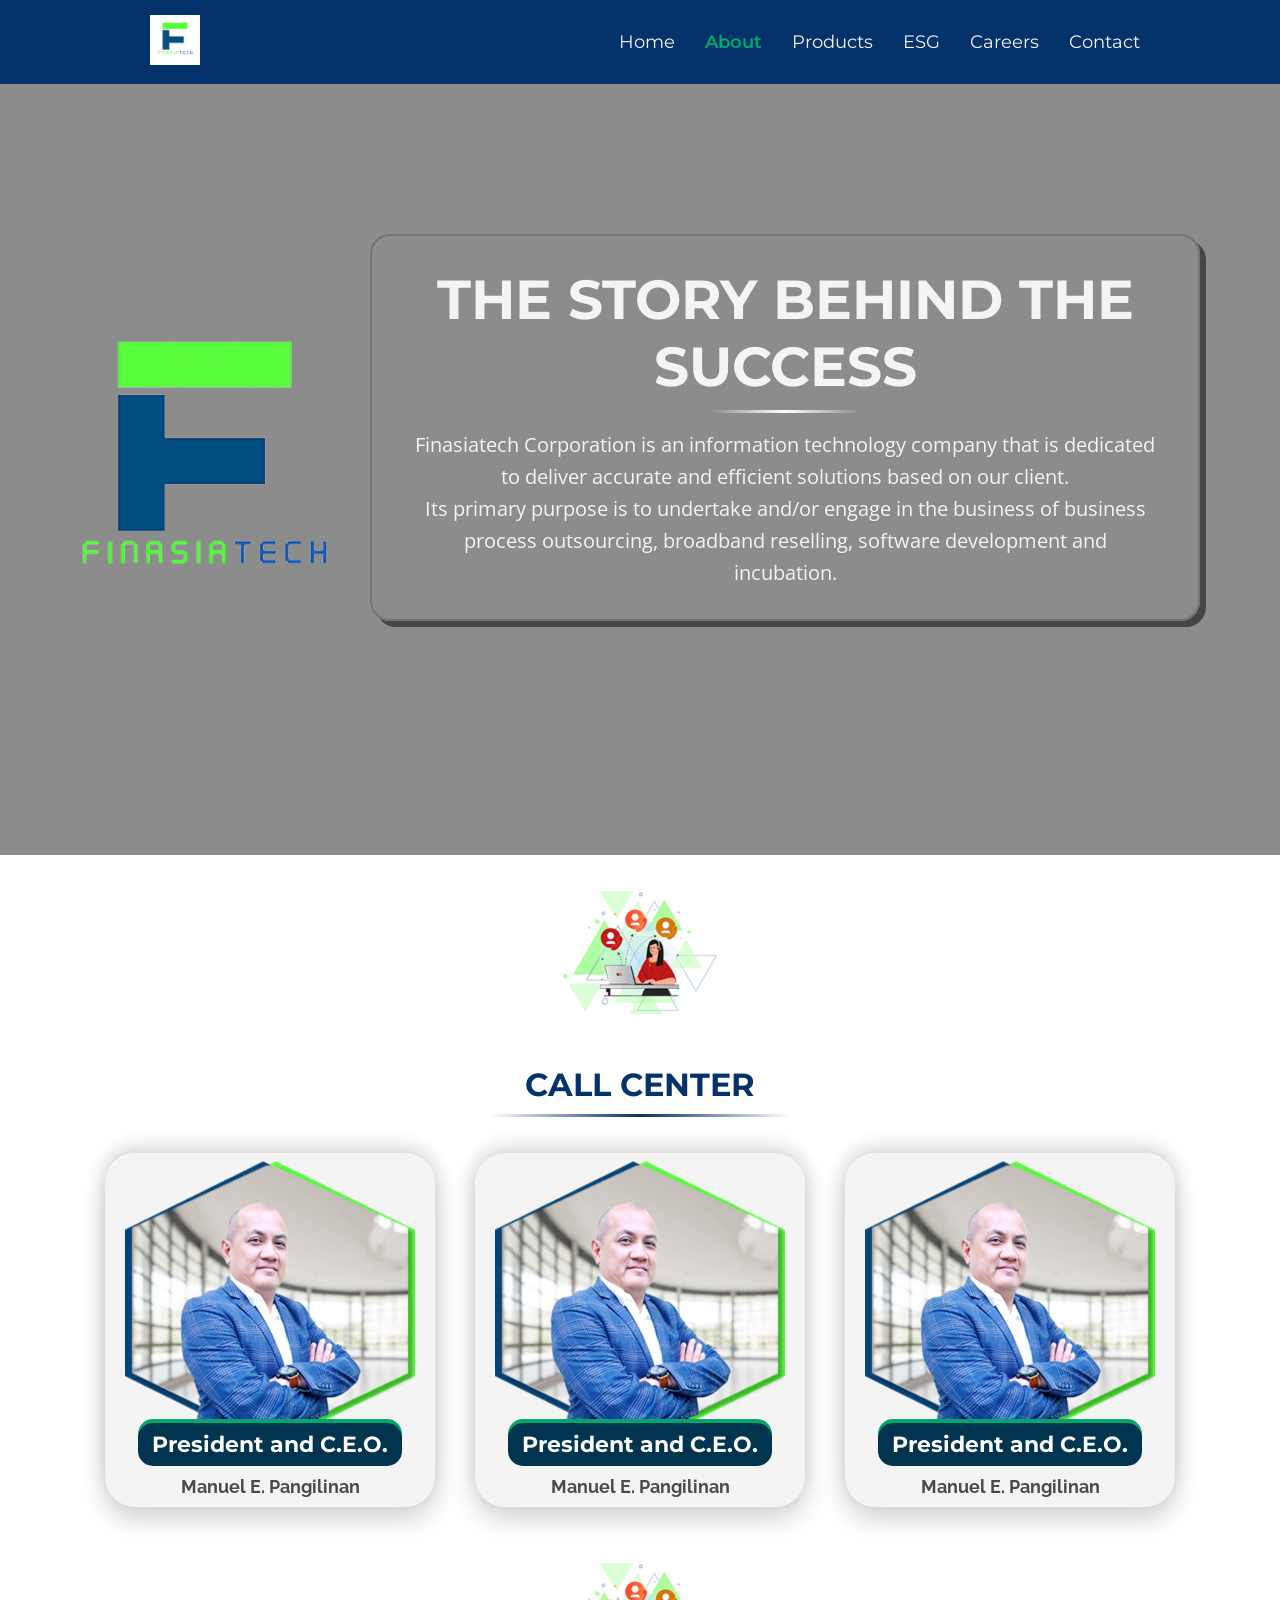
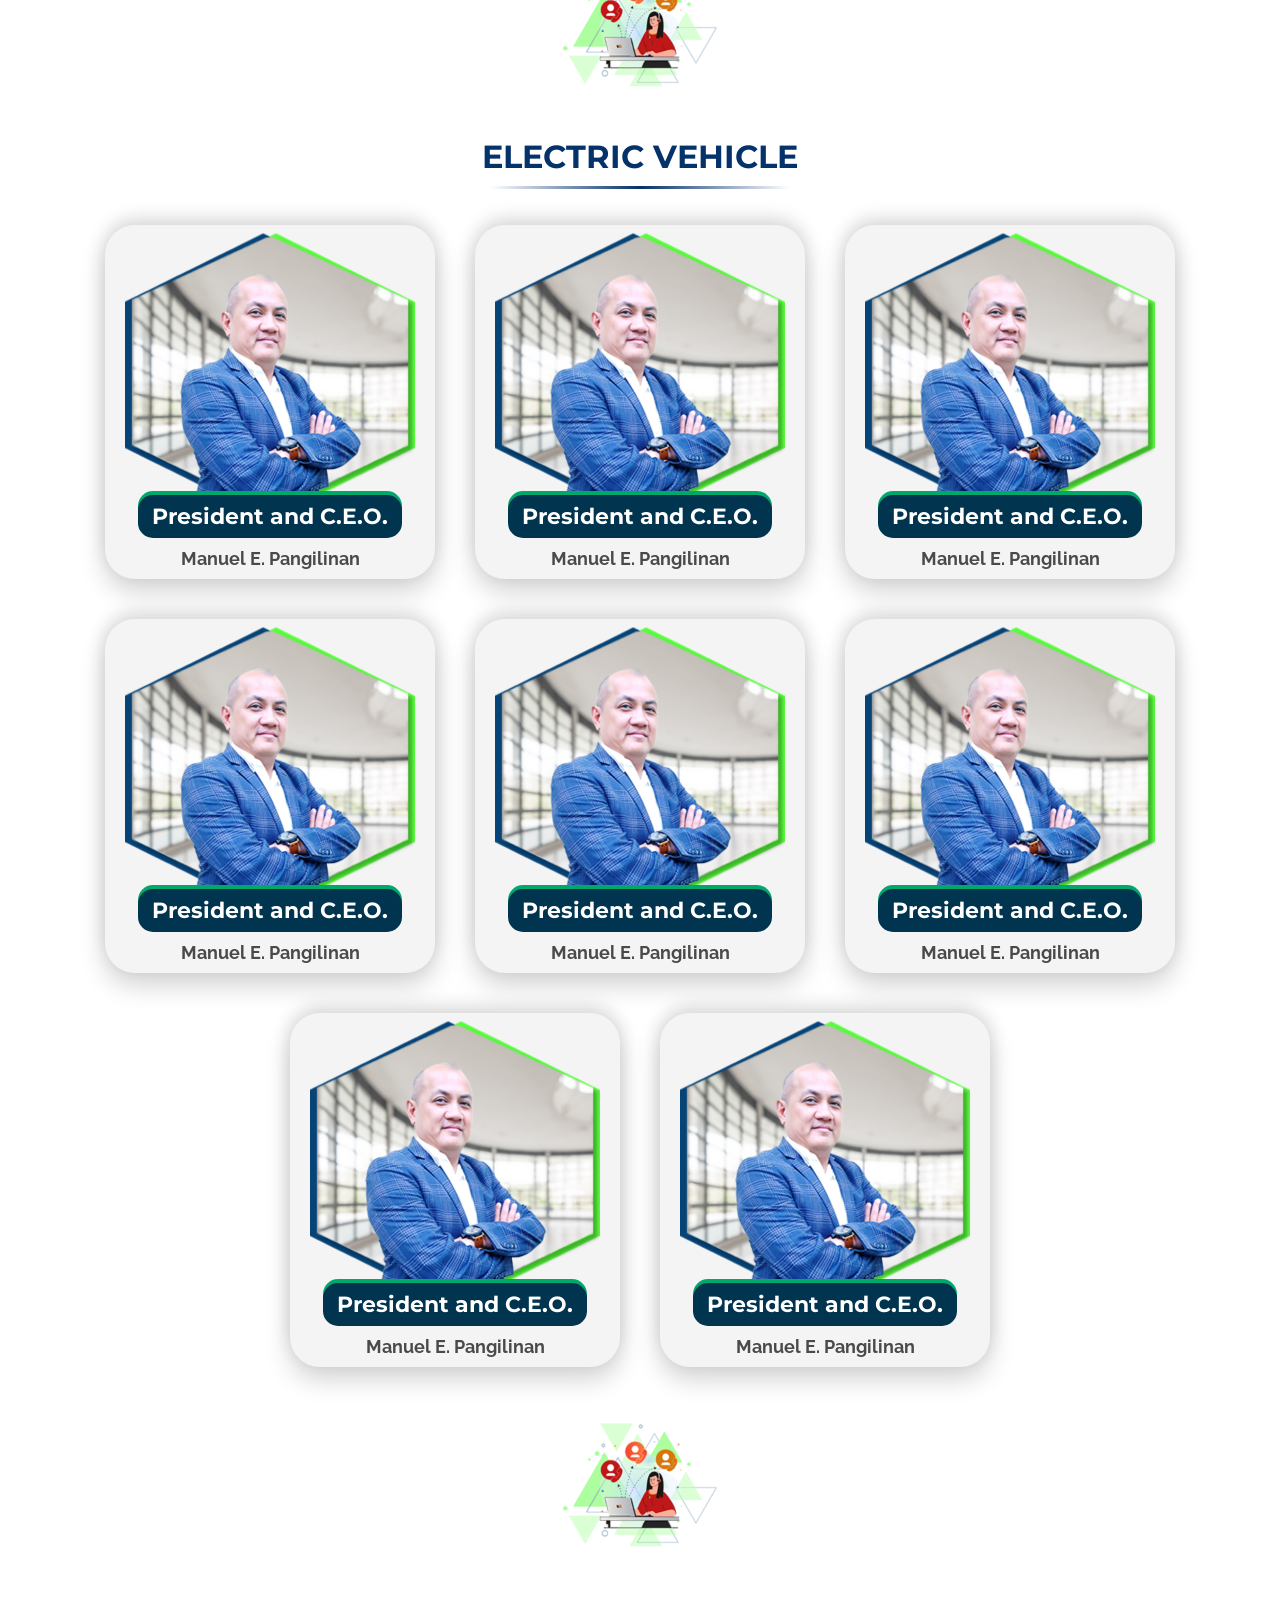
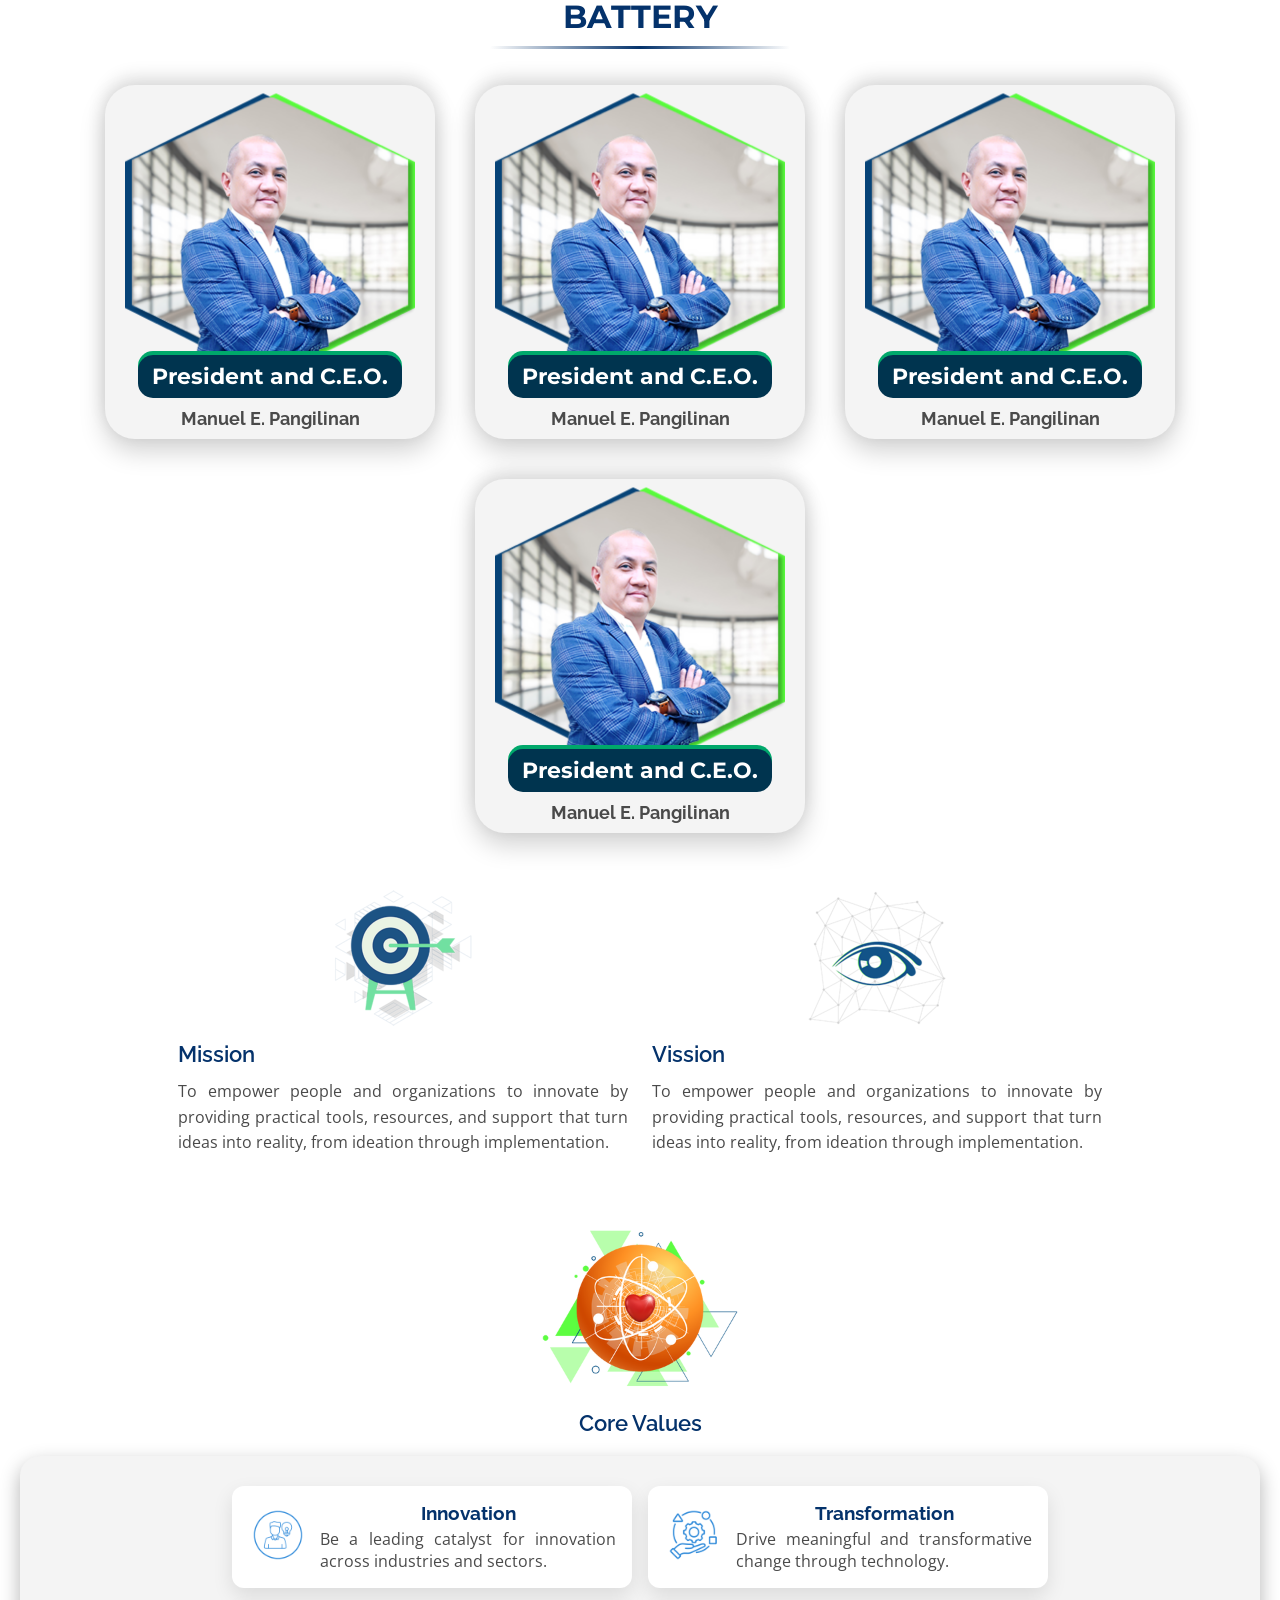
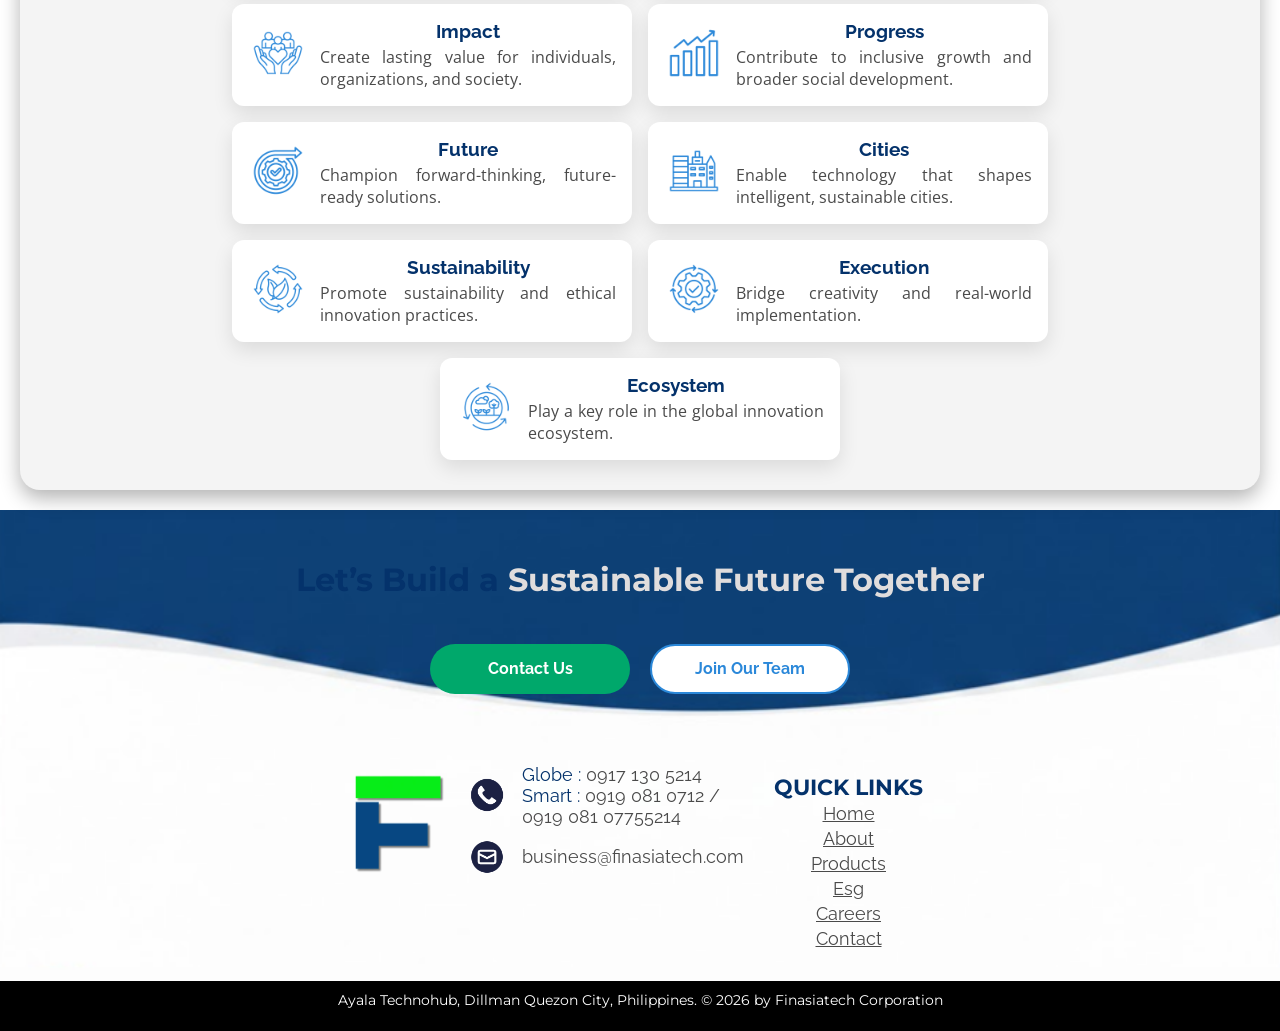
==== about.html @ a9f73477 "Initial commit" ====
<!DOCTYPE html>
<html lang="en">
<head>
  <!-- ============================
       META TAGS
  ============================ -->
  <meta charset="UTF-8">
  <meta name="viewport" content="width=device-width, initial-scale=1.0">

  <!-- ============================
       PRIMARY SEO META
  ============================ -->
  <title>Finasiatech | Innovating for a Sustainable Future</title>
  <meta
    name="description"
    content="Finasiatech is a technology firm specializing in digital transformation for sustainable energy and electric vehicle industries, delivering ESG-powered solutions."
  >
  <meta
    name="keywords"
    content="Finasiatech, ESG technology, sustainable energy, electric vehicles, EV solutions, digital transformation, ESG software, carbon tracking, green technology"
  >

  <!-- ============================
       OPEN GRAPH / SOCIAL META
  ============================ -->
  <meta property="og:title" content="Finasiatech | Innovating for a Sustainable Future">
  <meta
    property="og:description"
    content="Driving digital transformation with ESG-powered technology for sustainable energy and electric mobility."
  >
  <meta property="og:type" content="website">
  <meta property="og:url" content="https://www.finasiatech.com">
  <meta property="og:image" content="https://www.finasiatech.com/images/logo.png">

  <!-- ============================
       FAVICON
  ============================ -->
  <link rel="icon" type="image/png" sizes="32x32" href="images/logo.png">

  <!-- ============================
       GOOGLE FONTS
  ============================ -->
  <link
    href="https://fonts.googleapis.com/css2?family=Montserrat:wght@400;600;700&family=Open+Sans:wght@400;600&family=Raleway:wght@400;600;700&display=swap"
    rel="stylesheet"
  >

  <!-- ============================
       STYLESHEETS
  ============================ -->
  <link rel="stylesheet" href="css/styles.css">

  <!-- ============================
       ICONS
  ============================ -->
  <link
    rel="stylesheet"
    href="https://cdnjs.cloudflare.com/ajax/libs/font-awesome/6.5.0/css/all.min.css"
  >
</head>

<body>
 <header class="navbar">
  <!-- Logo -->
  <div class="logo">
    <a href="index.html">
      <img src="images/logo.png" alt="Logo">
    </a>
  </div>

  <!-- Hamburger Icon -->
  <div class="menu-toggle" id="menu-toggle">
    <span></span>
    <span></span>
    <span></span>
  </div>

  <!-- Navigation Links -->
  <nav id="nav-menu">
    <ul>
      <li><a href="index.html">Home</a></li>
      <li><a href="about.html" class="active">About</a></li>
      <li><a href="products.html">Products</a></li>
      <li><a href="esg.html">ESG</a></li>
      <li><a href="careers.html">Careers</a></li>
      <li><a href="contact.html">Contact</a></li>
    </ul>
  </nav>
</header>


<section class="hero-about">
    <video class="hero-bg-video" autoplay muted loop playsinline>
        <source src="videos/about-hero-bg.mp4" type="video/mp4">
    </video>

    <div class="about-hero-logo">
        <img src="images/finasia-logo.png" alt="logo">
    </div>

    <div class="about-hero-description">
        <h1>THE STORY BEHIND THE SUCCESS</h1>
        <hr>
        <p>
            Finasiatech Corporation is an information technology company that is dedicated to deliver accurate and efficient solutions based on our client.
            <br>
            Its primary purpose is to undertake and/or engage in the business of business process outsourcing, broadband reselling, software development and incubation.
        </p>
    </div>
</section>







<section id="leadership-profiles">



  <div class="title-container">

    <div class="image-container">
      <img src="images/call-center-icon.png" alt="call-center-icon">
      <h2>CALL CENTER</h2>
      <hr>
    </div>

    <section class="profile">
      <div class="profile-card">
        <div class="profile-conainer-img">
          <div class="profile-bg">
            <img src="images/profile-bg.png" alt="profile-bg">
          </div>
          <div class="profile-pict">
            <img src="images/sir-aj.png" alt="sir-aj">
          </div>
        </div>
        <div class="profile-content">
          <h4>President and C.E.O.</h4>
          <p>Manuel E. Pangilinan</p>
          <div class="profile-socmed-icon"></div>
        </div>
      </div>

       <div class="profile-card">
        <div class="profile-conainer-img">
          <div class="profile-bg">
            <img src="images/profile-bg.png" alt="profile-bg">
          </div>
          <div class="profile-pict">
            <img src="images/sir-aj.png" alt="sir-aj">
          </div>
        </div>
        <div class="profile-content">
          <h4>President and C.E.O.</h4>
          <p>Manuel E. Pangilinan</p>
          <div class="profile-socmed-icon"></div>
        </div>
      </div>


       <div class="profile-card">
        <div class="profile-conainer-img">
          <div class="profile-bg">
            <img src="images/profile-bg.png" alt="profile-bg">
          </div>
          <div class="profile-pict">
            <img src="images/sir-aj.png" alt="sir-aj">
          </div>
        </div>
        <div class="profile-content">
          <h4>President and C.E.O.</h4>
          <p>Manuel E. Pangilinan</p  >
          <div class="profile-socmed-icon"></div>
        </div>
      </div>

    </section>

  </div>
</section>




<section id="leadership-profiles">



  <div class="title-container">

    <div class="image-container">
      <img src="images/call-center-icon.png" alt="call-center-icon">
      <h2>ELECTRIC VEHICLE</h2>
      <hr>
    </div>

    <section class="profile">

      <div class="profile-card">
        <div class="profile-conainer-img">
          <div class="profile-bg">
            <img src="images/profile-bg.png" alt="profile-bg">
          </div>
          <div class="profile-pict">
            <img src="images/sir-aj.png" alt="sir-aj">
          </div>
        </div>
        <div class="profile-content">
          <h4>President and C.E.O.</h4>
          <p>Manuel E. Pangilinan</p>
          <div class="profile-socmed-icon"></div>
        </div>
      </div>

       <div class="profile-card">
        <div class="profile-conainer-img">
          <div class="profile-bg">
            <img src="images/profile-bg.png" alt="profile-bg">
          </div>
          <div class="profile-pict">
            <img src="images/sir-aj.png" alt="sir-aj">
          </div>
        </div>
        <div class="profile-content">
          <h4>President and C.E.O.</h4>
          <p>Manuel E. Pangilinan</p>
          <div class="profile-socmed-icon"></div>
        </div>
      </div>


       <div class="profile-card">
        <div class="profile-conainer-img">
          <div class="profile-bg">
            <img src="images/profile-bg.png" alt="profile-bg">
          </div>
          <div class="profile-pict">
            <img src="images/sir-aj.png" alt="sir-aj">
          </div>
        </div>
        <div class="profile-content">
          <h4>President and C.E.O.</h4>
          <p>Manuel E. Pangilinan</p  >
          <div class="profile-socmed-icon"></div>
        </div>
      </div>

      <div class="profile-card">
        <div class="profile-conainer-img">
          <div class="profile-bg">
            <img src="images/profile-bg.png" alt="profile-bg">
          </div>
          <div class="profile-pict">
            <img src="images/sir-aj.png" alt="sir-aj">
          </div>
        </div>
        <div class="profile-content">
          <h4>President and C.E.O.</h4>
          <p>Manuel E. Pangilinan</p>
          <div class="profile-socmed-icon"></div>
        </div>
      </div>

       <div class="profile-card">
        <div class="profile-conainer-img">
          <div class="profile-bg">
            <img src="images/profile-bg.png" alt="profile-bg">
          </div>
          <div class="profile-pict">
            <img src="images/sir-aj.png" alt="sir-aj">
          </div>
        </div>
        <div class="profile-content">
          <h4>President and C.E.O.</h4>
          <p>Manuel E. Pangilinan</p>
          <div class="profile-socmed-icon"></div>
        </div>
      </div>


       <div class="profile-card">
        <div class="profile-conainer-img">
          <div class="profile-bg">
            <img src="images/profile-bg.png" alt="profile-bg">
          </div>
          <div class="profile-pict">
            <img src="images/sir-aj.png" alt="sir-aj">
          </div>
        </div>
        <div class="profile-content">
          <h4>President and C.E.O.</h4>
          <p>Manuel E. Pangilinan</p  >
          <div class="profile-socmed-icon"></div>
        </div>
      </div>

      <div class="profile-card">
        <div class="profile-conainer-img">
          <div class="profile-bg">
            <img src="images/profile-bg.png" alt="profile-bg">
          </div>
          <div class="profile-pict">
            <img src="images/sir-aj.png" alt="sir-aj">
          </div>
        </div>
        <div class="profile-content">
          <h4>President and C.E.O.</h4>
          <p>Manuel E. Pangilinan</p>
          <div class="profile-socmed-icon"></div>
        </div>
      </div>

       <div class="profile-card">
        <div class="profile-conainer-img">
          <div class="profile-bg">
            <img src="images/profile-bg.png" alt="profile-bg">
          </div>
          <div class="profile-pict">
            <img src="images/sir-aj.png" alt="sir-aj">
          </div>
        </div>
        <div class="profile-content">
          <h4>President and C.E.O.</h4>
          <p>Manuel E. Pangilinan</p>
          <div class="profile-socmed-icon"></div>
        </div>
      </div>



    </section>
    
  </div>
</section>





<section id="leadership-profiles">



  <div class="title-container">

    <div class="image-container">
      <img src="images/call-center-icon.png" alt="call-center-icon">
      <h2>BATTERY</h2>
      <hr>
    </div>

    <section class="profile">
      <div class="profile-card">
        <div class="profile-conainer-img">
          <div class="profile-bg">
            <img src="images/profile-bg.png" alt="profile-bg">
          </div>
          <div class="profile-pict">
            <img src="images/sir-aj.png" alt="sir-aj">
          </div>
        </div>
        <div class="profile-content">
          <h4>President and C.E.O.</h4>
          <p>Manuel E. Pangilinan</p>
          <div class="profile-socmed-icon"></div>
        </div>
      </div>

       <div class="profile-card">
        <div class="profile-conainer-img">
          <div class="profile-bg">
            <img src="images/profile-bg.png" alt="profile-bg">
          </div>
          <div class="profile-pict">
            <img src="images/sir-aj.png" alt="sir-aj">
          </div>
        </div>
        <div class="profile-content">
          <h4>President and C.E.O.</h4>
          <p>Manuel E. Pangilinan</p>
          <div class="profile-socmed-icon"></div>
        </div>
      </div>


       <div class="profile-card">
        <div class="profile-conainer-img">
          <div class="profile-bg">
            <img src="images/profile-bg.png" alt="profile-bg">
          </div>
          <div class="profile-pict">
            <img src="images/sir-aj.png" alt="sir-aj">
          </div>
        </div>
        <div class="profile-content">
          <h4>President and C.E.O.</h4>
          <p>Manuel E. Pangilinan</p  >
          <div class="profile-socmed-icon"></div>
        </div>
      </div>

      
       <div class="profile-card">
        <div class="profile-conainer-img">
          <div class="profile-bg">
            <img src="images/profile-bg.png" alt="profile-bg">
          </div>
          <div class="profile-pict">
            <img src="images/sir-aj.png" alt="sir-aj">
          </div>
        </div>
        <div class="profile-content">
          <h4>President and C.E.O.</h4>
          <p>Manuel E. Pangilinan</p  >
          <div class="profile-socmed-icon"></div>
        </div>
      </div>


      
    </section>
    
  </div>
</section>





























<section class="mission-vission-container">


  <div class="mission-left">
          <div class="mission-image-container">
            <img src="images/mission.png" alt="Mission Icon">
            <h4>Mission</h4>
          </div>

          <div class="mission-description">
            <p>
            To empower people and organizations to innovate by providing practical tools, 
            resources, and support that turn ideas into reality, from ideation through implementation.
            </p>
          </div>
  </div>


  
  <div class="vission-right">
          <div class="visson-image-container">
            <img src="images/vission.png" alt="Vission Icon">
            <h4>Vission</h4>
          </div>

          <div class="vission-description">
            <p>
            To empower people and organizations to innovate by providing practical tools, 
            resources, and support that turn ideas into reality, from ideation through implementation.
            </p>
          </div>
  </div>


</section>






<section class="core-values">

  <div class="core-values-icon">
      <img src="images/core-values.png" alt="Vission Icon">
    <h4>Core Values</h4>
  </div>

  <div class="core-values-table">


    <div class="core-values-card"> 
      <div class="core-image-icon">
       <img src="images/Innovation.png" alt="Innovation Icon">
      </div>
      <div class="core-text">
          <h3>Innovation</h3>
          <p>Be a leading catalyst for innovation across industries and sectors.</p>
      </div>
    </div>



    <div class="core-values-card"> 
      <div class="core-image-icon">
       <img src="images/Transformation.png" alt="Transformation Icon">
      </div>
      <div class="core-text">
          <h3>Transformation</h3>
          <p>Drive meaningful and transformative change through technology.</p>
      </div>
    </div>


    
    <div class="core-values-card"> 
      <div class="core-image-icon">
       <img src="images/Impact.png" alt=" Impact Icon">
      </div>
      <div class="core-text">
          <h3> Impact</h3>
          <p>Create lasting value for individuals, organizations, and society.</p>
      </div>
    </div>


    
    <div class="core-values-card"> 
      <div class="core-image-icon">
       <img src="images/Progress.png" alt="Progress Icon">
      </div>
      <div class="core-text">
          <h3>Progress</h3>
          <p>Contribute to inclusive growth and broader social development.</p>
      </div>
    </div>


    
    <div class="core-values-card"> 
      <div class="core-image-icon">
       <img src="images/Future.png" alt="Future Icon">
      </div>
      <div class="core-text">
          <h3>Future</h3>
          <p>Champion forward-thinking, future-ready solutions.</p>
      </div>
    </div>


    
    <div class="core-values-card"> 
      <div class="core-image-icon">
       <img src="images/Cities.png" alt="Cities Icon">
      </div>
      <div class="core-text">
          <h3>Cities</h3>
          <p>Enable technology that shapes intelligent, sustainable cities.</p>
      </div>
    </div>


    
    <div class="core-values-card"> 
      <div class="core-image-icon">
       <img src="images/Sustainability.png" alt="Sustainability Icon">
      </div>
      <div class="core-text">
          <h3>Sustainability</h3>
          <p>Promote sustainability and ethical innovation practices.</p>
      </div>
    </div>


    
    <div class="core-values-card"> 
      <div class="core-image-icon">
       <img src="images/Execution.png" alt="Execution Icon">
      </div>
      <div class="core-text">
          <h3>Execution</h3>
          <p>Bridge creativity and real-world implementation.</p>
      </div>
    </div>


    
    <div class="core-values-card"> 
      <div class="core-image-icon">
       <img src="images/Ecosystem.png" alt="Ecosystem Icon">
      </div>
      <div class="core-text">
          <h3>Ecosystem</h3>
          <p>Play a key role in the global innovation ecosystem.</p>
      </div>
    </div>





  </div>
</section>




<section class="footer">

    <div class="future">
         <h2>Let’s Build a <span class="together">Sustainable Future Together</span></h2>

         <div class="hero-buttons">
             <button class="green">Contact Us</button>
            <button class="white">Join Our Team</button>
         </div>
    </div>




    <div class="bottom-footer">
         <div class="logo-left">
            <img src="images/letterf.png" alt="logo">
         </div> 

<div class="contact-center">

  <div class="contact-item">
    <img src="images/phone.png" alt="phone">
    <div class="contact-text">
      <p><span class="sim-highlight">Globe : </span>0917 130 5214</p>
      <p><span class="sim-highlight">Smart : </span>0919 081 0712 / <br> 0919 081 07755214</p>
    </div>
  </div>

  <div class="contact-item">
    <img src="images/email.png" alt="email">
    <div class="contact-text">
      <p>business@finasiatech.com</p>
    </div>
  </div>

</div>


         <div class="quick-links">
          <p>QUICK LINKS</p>
          <a href="">Home</a>
          <a href="">About</a>
          <a href="">Products</a>
          <a href="">Esg</a>
          <a href="">Careers</a>
          <a href="">Contact</a>
        </div>
    </div>
</section>
 
<footer>
  <p>Ayala Technohub, Dillman Quezon City, Philippines.
© 2026 by Finasiatech Corporation</p>
</footer>





 <script src="js/script.js"></script>
</body>
</html>
---- css/styles.css ----
/* ============================
   GLOBAL RESET / MOBILE-FIRST
=============================== */
* {
  margin: 0;
  padding: 0;
  box-sizing: border-box;
}



/* ============================
   NAVBAR BASE / MOBILE-FIRST
=============================== */
.navbar {
  display: flex;
  align-items: center;
  padding: 10px 0px;
  background: #04326b;
  color: #f4f4f4;

  position: fixed;     /* Fixes it to the viewport */
  top: 0;              /* Sticks it to the very top */
  width: 100%;         /* Ensures the blue background spans the full width */
  z-index: 1000;       /* Keeps it above other content, but below the hamburger */
}
.navbar .logo {
  margin-left: 10px; 
} 

.navbar .logo img {
  height: 40px;
}


/* Hamburger */
.menu-toggle {
  position: fixed;
  top: 20px;             
  right: 20px;           
  display: flex;
  flex-direction: column;
  gap: 5px;
  cursor: pointer;
  z-index: 1100;    
}

.menu-toggle span {
  width: 25px;
  height: 3px;
  background: #f4f4f4;
  border-radius: 2px;
  transition: all 0.3s ease;
}

.menu-toggle:hover span {
  background: #49D629; 
}



.menu-toggle.active span:nth-child(1) {
  transform: rotate(45deg) translate(5px, 5px);
}

.menu-toggle.active span:nth-child(2) {
  opacity: 0; 
}

.menu-toggle.active span:nth-child(3) {
  transform: rotate(-45deg) translate(5px, -5px);
}

#nav-menu {
  position: fixed;       
  top: 0;
  left: -100%;          
  width: 100%;          
  height: 100vh;        
  background: black;
  padding: 60px 20px;    
  box-shadow: 2px 0 5px rgba(0,0,0,0.3);
  transition: left 0.3s ease; 
  z-index: 1000;         
}



#nav-menu ul {
  display: flex;
  flex-direction: column;
  gap: 20px;
  list-style: none;
    padding-top: 50px; 
}

#nav-menu ul li a {
   font-family: 'Montserrat', 'Open Sans', sans-serif; 
  text-decoration: none;
  color: #f4f4f4;
  font-size: 20px;
   line-height: 1.5; 
    display: inline-block;
     transition: all 0.3s ease; 
}

#nav-menu ul li a:hover {
  color: #49D629;
  transform:scale(1.1);
  
}


#nav-menu.active {
  left: 0;
}



/* ============================
   DESKTOP / LARGE SCREENS
=============================== */
@media (min-width: 768px) {

  /* Navbar layout */
  .navbar {
    padding: 15px 40px;
    justify-content: space-between;
  }

  /* Logo size */
  .navbar .logo img {
    height: 50px;
     margin-left: 100px;
  }

  /* Hide hamburger */
  .menu-toggle {
    display: none;
  }

  /* Reset nav menu */
  #nav-menu {
    position: static;      /* Remove fixed */
    width: auto;
    height: auto;
    background: transparent;
    box-shadow: none;
    padding: 0;
    left: 0;
      margin-right: 100px;
  }

  /* Horizontal menu */
  #nav-menu ul {
    flex-direction: row;
    gap: 30px;
    padding-top: 0;
    align-items: center;
  }

  #nav-menu ul li a {
    font-size: 18px;

  }

    #nav-menu ul li a.active {
  color: #00a86b;
  font-weight: 600;
}
}



.hero {
  display: flex;
  flex-direction: column; 
  justify-content: center; 
  align-items: center;    
  text-align: center;     
  min-height: 90vh;        
  padding: 40px 20px;
  background-color: #04326b;
  background-image: url('../images/hero-bg1.png');
  background-size: cover;      
  background-position: center; 
  background-repeat: no-repeat; 
  gap: 20px;                    
}

.hero h1 {
  color: #f4f4f4;
  font-size: 35px;
  margin-bottom: 10px;
    font-family: 'Montserrat', 'Open Sans', sans-serif; 
}

.hero h3 {
  color: #f4f4f4;
  font-size: 16px;
  font-weight: 500;
  margin-bottom: 20px;
  font-family: 'Raleway', 'Open Sans', sans-serif; 
}


.hero-buttons {
  display: flex;
  flex-direction: column;
  align-items: center;
  gap: 10px;
  width: 100%;
}


.hero-buttons button {
  font: bold 14px 'Raleway', 'Open Sans', sans-serif;
  width: 180px;
  max-width: 300px;
  height: 40px;
  padding: 0 10px;
  display: flex;
  justify-content: center;
  align-items: center;
  border-radius: 20px;
  border: none;
  text-align: center;
  transition: transform 0.2s ease, box-shadow 0.2s ease;
}


.hero-buttons button:hover {
  transform: scale(1.05);
  box-shadow: 0 6px 15px rgba(0, 0, 0, 0.2);
}


.hero-buttons .green {
  background: #00a86b;
  color: #fff;
}

.hero-buttons .white {
  background: #fff;
  color: #2b88d9;
  border: 2px solid #2b88d9;
}


@media (min-width: 768px) {

  /* Hero container */
  .hero {
    flex-direction: column;        /* keep content stacked */
    justify-content: center;       /* vertical center */
    align-items: center;           /* horizontal center */
    text-align: center;            /* text centered */
    min-height: 100vh;             /* full viewport height */
    padding: 60px 80px;            /* more space on bigger screens */
    gap: 40px;                     /* bigger spacing between items */
    background-size: cover;
  }

  /* Hero main heading */
  .hero h1 {
    font-size: 60px;               /* bigger font for desktop */
    margin-bottom: 20px;
  }

  /* Hero subheading */
  .hero h3 {
    font-size: 32px;
    margin-bottom: 30px;
  }

  /* Buttons container */
  .hero-buttons {
    flex-direction: row;           /* horizontal buttons */
    gap: 20px;
    justify-content: center;       /* center buttons */
    width: auto;
  }

  /* Buttons */
  .hero-buttons button {
    font-size: 16px;
    width: 200px;                  /* slightly bigger on desktop */
    height: 50px;
    border-radius: 25px;
  }

}



/* ============================
   SAVE THE WORLD SECTION
=============================== */
.save-the-world {
  background-image: url('../images/leadership-profiles-bg.png');
  background-size: cover;      
  background-position: center; 
  background-repeat: no-repeat; 
  display: flex;
  flex-direction: column;  /* stack content vertically on mobile */
  align-items: center;     /* center horizontally */
  justify-content: center; /* center vertically if needed */
  text-align: center;
  gap: 20px;               /* spacing between image, text, button */
  padding: 40px 20px;
    background-attachment: fixed; 
}

.save-the-world img {
  max-width: 100%;         /* responsive image */
  height: auto;
}

  .save-the-world p {
  font-family: 'Open Sans', sans-serif;
    max-width: 600px;        /* optional: prevent overly wide text */
    font-size: 16px;
    color: #333333;
    line-height: 1.6;
    margin: 0 auto;          /* center paragraph */
  }
.save-the-world .blue {
  color: #04326b; /* blue color */
  font-weight: bold; /* optional: make it stand out more */
}
.save-the-world .green {
  color: #338d33; /* blue color */
  font-weight: bold; /* optional: make it stand out more */
}

.save-the-world button {
  margin-top: 10px;
   font-family: 'Raleway', 'Open Sans', sans-serif;
  padding: 12px 24px;
  font-size: 14px;
  border-radius: 20px;
  border: none;
  background: #004aad;
  color: white;
  font-weight: bold;
  cursor: pointer;
  transition: transform 0.2s ease, box-shadow 0.2s ease;
}

.save-the-world button img {
  width: 16px;   /* adjust size */
  height: 16px;
  margin-left: 8px; /* spacing from text */
  vertical-align: middle; /* aligns with text */
}


.save-the-world button:hover {
  transform: scale(1.05);
  box-shadow: 0 6px 15px rgba(0, 0, 0, 0.2);
}

/* ============================
   SAVE THE WORLD SECTION DESKTOP / LARGE SCREENS
=============================== */
@media (min-width: 768px) {
  .save-the-world {
    flex-direction: column;        /* stack vertically */
    align-items: center;           /* center content horizontally */
    text-align: center;            /* center text */
    justify-content: center;       /* center vertically if needed */
    padding: 60px 20px;            /* vertical padding, minimal left/right */
    gap: 30px;                     /* spacing between image, text, button */
  }

  .save-the-world img {
    max-width: 80%;                /* scale image nicely on larger screens */
    height: auto;
  }

  .save-the-world p {
    max-width: 700px;              /* limit text width for readability */
    font-size: 18px;               /* bigger text for desktop */
    margin: 0 auto;                /* center paragraph */
    line-height: 1.8;
  }

  .save-the-world button {
    font-size: 16px;               /* slightly bigger buttons */
    padding: 14px 28px;
  }
}


/* ==============================
   SOLUTIONS PRODUCT CARDS
============================== */
.solutions-product {
  text-align: center;
  padding: 40px 20px;
  background: #f4f4f4;
}

.solutions-product h2 {
  font-family: 'Montserrat', 'Open Sans', sans-serif; 
  font-size: 32px;
  margin-bottom: 30px;
  color: #04326b;
}

/* Container for cards */
.sp-card-container {
  display: flex;
  flex-direction: column;
  gap: 20px;
  align-items: center;
}

/* Each card */
.sp-card {
  background: white;
  border-radius: 40px;
  padding: 20px;
  width: 90%;             /* slightly wider on mobile */
  max-width: 400px;
  box-shadow: 0 6px 18px rgba(0, 0, 0, 0.12);
  text-align: center;
  transition: transform 0.3s ease, box-shadow 0.3s ease;
}

.sp-card img {
  max-width: 70%;
  height: auto;
  margin-bottom: 15px;
}

.sp-card h4 {
  font-size: 22px;
  margin-bottom: 12px;
  color: #04326b;
  font-family: 'Raleway', 'Open Sans', sans-serif; 
}

.sp-card p {
  font-size: 16px;
  margin-bottom: 15px;
  color: #4a4a4a;
  font-family: 'Open Sans', sans-serif; 
  line-height: 1.6;
}

.sp-card button {
  background: #e0e0e0;
  color: #04326b;
  border: none;
  padding: 10px 20px;
  border-radius: 40px;
  cursor: pointer;
  font-weight: bold;
  font-family: 'Raleway', 'Open Sans', sans-serif; 
  transition: transform 0.2s ease, box-shadow 0.2s ease;
}

.sp-card button:hover {
  transform: scale(1.05);
  box-shadow: 0 6px 15px rgba(0, 0, 0, 0.2);
}

/* Tablet: 2 per row */
@media (min-width: 768px) {
  .sp-card-container {
    flex-direction: row;
    flex-wrap: wrap;
    justify-content: center;
    gap: 24px;
  }

  .sp-card {
    width: calc(50% - 20px);
    max-width: 280px;
  }

  .solutions-product h2 {
    font-size: 42px;
    margin-bottom: 35px;
  }
}

/* Desktop: 1280px */
@media (min-width: 1280px) {
  .sp-card-container {
    gap: 28px; 
  }

  .sp-card {
    width: calc(50% - 25px);
    max-width: 320px;
    min-height: 380px; /* consistent height */
  }

  .solutions-product h2 {
    font-size: 50px;
    margin-bottom: 40px;
  }
}

/* Extra-large desktop: 1440px+ */
@media (min-width: 1440px) {
  .sp-card-container {
    gap: 32px; 
  }

  .sp-card {
    width: calc(33.33% - 30px);
    max-width: 360px;
    min-height: 400px;
  }

  .solutions-product h2 {
    font-size: 60px;
    margin-bottom: 50px;
  }
}

/* Hover effect for cards */
.sp-card:hover {
  transform: scale(1.05);
  box-shadow: 0 10px 28px rgba(0,0,0,0.18);
}









.esg-impact {
  background: #f4f4f4;
  padding: 40px 20px;
  
  /* Add these to center the button */
  display: flex;
  flex-direction: column;
  align-items: center; 
}

.esg-impact h2{
  margin-bottom: 25px;
  font-family: 'Montserrat', 'Open Sans', sans-serif; 
  font-size: 32px;
   text-align: center;
   color: #04326b;
}

.esg-container {
  display: flex;
  flex-wrap: wrap;        
  justify-content: center; 
  gap: 20px;
  padding: 10px;
  text-align: center;
  width: 100%;
  margin: 0 auto;
}
.impact-box {

  width: 45%;             
  min-width: 140px;      
  max-width: 280px;       
  
  padding: 20px;
  display: flex;
  flex-direction: column;
  align-items: center;

}

.impact-box img {
  width: 100px;           
  height: 100px;          
  object-fit: contain;    
  margin-bottom: 10px;
}

.impact-box h4{
  font-size: 28px;
  margin: 10px 0;
  font-family: 'Raleway', sans-serif;
}
.impact-box p{
   font-size: 16px;
  color: #4a4a4a;
   font-family: 'Open Sans', sans-serif; 
}



.impact-box:nth-of-type(1) h4 {
 color: #00a86b;
}


.impact-box:nth-of-type(2) h4 {
  color: #ffa51f; 
}

.impact-box:nth-of-type(3) h4 {
  color: #2b88d9; 
}

.esg-impact button{
  justify-content: center;
  font: bold 14px 'Raleway', 'Open Sans', sans-serif;
  width: 180px;
  max-width: 300px;
  height: 40px;
  padding: 0 10px;
  border-radius: 20px;
  border: none;
  transition: transform 0.2s ease, box-shadow 0.2s ease;
}

.esg-impact button:hover {
  transform: scale(1.05);
  box-shadow: 0 6px 15px rgba(0, 0, 0, 0.2);
}
.esg-impact .white {
  background: #fff;
  color: #2b88d9;
  border: 2px solid #2b88d9;
}

/* ============================
   TABLET: 2 per row
============================ */
@media (min-width: 768px) {
  .esg-container {
    gap: 25px;
  }

  .impact-box {
    width: calc(50% - 25px); /* 2 per row */
    max-width: 280px;
    padding: 25px;
  }

  .impact-box img {
    width: 120px;
    height: 120px;
    margin-bottom: 15px;
  }

  .impact-box h4 {
    font-size: 30px;
  }

  .impact-box p {
    font-size: 17px;
  }

  .esg-impact button {
    font-size: 16px;
    width: 200px;                  /* slightly bigger on desktop */
    height: 50px;
    border-radius: 25px;
  }
  .esg-impact h2 {
    font-size: 42px;
    margin-bottom: 35px;
  }
}

/* ============================
   DESKTOP: 3 per row
============================ */
@media (min-width: 1280px) {
  .esg-container {
    gap: 30px;
  }

  .impact-box {
    width: calc(33.33% - 30px); /* 3 per row */
    max-width: 300px;
    padding: 30px;
  }

  .impact-box img {
    width: 130px;
    height: 130px;
    margin-bottom: 15px;
  }

  .impact-box h4 {
    font-size: 32px;
  }

  .impact-box p {
    font-size: 18px;
  }

  .esg-impact button {
    font-size: 16px;
    width: 200px;                  /* slightly bigger on desktop */
    height: 50px;
    border-radius: 25px;
  }
  .esg-impact h2 {
    font-size: 50px;
    margin-bottom: 40px;
  }
}

/* ============================
   EXTRA-LARGE DESKTOP: 4 per row
============================ */
@media (min-width: 1440px) {
  .esg-container {
    gap: 35px;
  }

  .impact-box {
    width: calc(25% - 35px); /* 4 per row */
    max-width: 320px;
    padding: 35px;
  }

  .impact-box img {
    width: 140px;
    height: 140px;
    margin-bottom: 20px;
  }

  .impact-box h4 {
    font-size: 34px;
  }

  .impact-box p {
    font-size: 18px;
  }

  .esg-impact button {
     font-size: 16px;
    width: 200px;                  /* slightly bigger on desktop */
    height: 50px;
    border-radius: 25px;
  }
  .esg-impact h2 {
    font-size: 60px;
    margin-bottom: 50px;
  }
}




.success-story{
  background: #ffffff;
   padding: 40px 20px;
}
.success-story h2{
   margin-bottom: 25px;
  font-family: 'Montserrat', 'Open Sans', sans-serif; 
  font-size: 32px;
   text-align: left;
   color: #04326b;

}

.video-wrapper {
  position: relative; /* This is the anchor */
  width: 100%;
  max-width: 900px;
  margin: 0 auto;
  border-radius: 15px;
  overflow: hidden;
  box-shadow: 0 10px 30px rgba(0,0,0,0.3);
}

.video-wrapper video {
  width: 100%;
  display: block;
}

/* The Overlay Layer */
.video-overlay {
  position: absolute;
  top: 0;
  left: 0;
  width: 100%;
  height: 100%;
  
  /* Semi-black tint so text is readable */
  background: rgba(0, 0, 0, 0.4); 
  
  /* Centering the text inside the overlay */
  display: flex;
  align-items: center; 
  justify-content: flex-start;
  text-align: left;
  padding: 20px;
}

.overlay-content {
  max-width: 600px;
  color: white; /* White text looks best over video */
}

.video-subtext {
  font-family: 'Raleway', sans-serif;
  font-size: 16px;
  font-weight: 800;
  text-transform: uppercase;
  margin-bottom: 10px;
  letter-spacing: 1px;
  color: #ffffff;
}

.video-description {
  font-family: 'Open Sans', sans-serif;
  font-size: 12px;
  line-height: 1.5;
  margin: 0;
  color: #ffffff;
}


/* ============================
   DESKTOP / LARGE SCREENS
=============================== */
@media (min-width: 768px) {
  .success-story {
    padding: 60px 40px;
  }

  .success-story h2 {
    font-size: 42px;        /* bigger heading for tablet */
    text-align: left;
    margin-bottom: 35px;
  }

  .video-wrapper {
    max-width: 1000px;      /* slightly wider video */
    border-radius: 20px;
  }

  .video-overlay {
    padding: 40px;           /* more space inside overlay */
    justify-content: flex-start;
  }

  .overlay-content {
    max-width: 650px;
  }

  .video-subtext {
    font-size: 40px;         /* bigger subtitle */
    letter-spacing: 1.5px;
  }

  .video-description {
    font-size: 20px;         /* bigger description */
    line-height: 1.6;
  }
}

/* Large Desktop / Extra-large screens */
@media (min-width: 1280px) {
  .success-story {
    padding: 80px 100px;
  }

  .success-story h2 {
    font-size: 50px;
    margin-bottom: 40px;
  }

  .video-wrapper {
    max-width: 1200px;
    border-radius: 25px;
  }

  .video-overlay {
    padding: 60px;
  }

  .overlay-content {
    max-width: 700px;
  }

  .video-subtext {
    font-size: 50px;
    letter-spacing: 2px;
  }

  .video-description {
    font-size: 25px;
    line-height: 1.8;
  }
}

/* Extra-large screens / Ultra-wide */
@media (min-width: 1600px) {
  .success-story {
    padding: 100px 150px;
  }

  .success-story h2 {
    font-size: 60px;
    margin-bottom: 50px;
  }

  .video-wrapper {
    max-width: 1400px;
  }

  .video-overlay {
    padding: 80px;
  }

  .overlay-content {
    max-width: 800px;
  }

  .video-subtext {
    font-size: 60px;
    letter-spacing: 2.5px;
  }

  .video-description {
    font-size: 30px;
    line-height: 2;
  }
}
















.news-insight{
  background: #f4f4f4;
  padding: 40px 20px;
}
.news-insight h2{
   margin-bottom: 25px;
  font-family: 'Montserrat', 'Open Sans', sans-serif; 
  font-size: 32px;
   text-align: left;
   color: #04326b;
}


.news-container {
  display: flex;
  flex-wrap: wrap;
  justify-content: center;
  gap: 20px;
 
}/* Card wrapper */
.innovation,
.partners,
.latest {
  display: flex;
  flex-direction: column;
  flex: 1 1 320px;        /* responsive wrap */
  max-width: 380px;
  border-radius: 20px;
  overflow: hidden;
  background: #fff;

  /* Proper box shadow */
  box-shadow: 0 8px 20px rgba(0, 0, 0, 0.15); 
  transition: transform 0.3s ease, box-shadow 0.3s ease;
}

/* Optional: subtle hover effect */
.innovation:hover,
.partners:hover,
.latest:hover {
  transform: translateY(-6px);
  box-shadow: 0 16px 30px rgba(0, 0, 0, 0.2);
}


/* Video wrapper */
.video {
  position: relative;
  width: 100%;
  aspect-ratio: 16 / 9;  /* video controls height */
  background: #000;
}

/* iframe fills video area */
.video iframe {
  position: absolute;
  inset: 0;
  width: 100%;
  height: 100%;
  border: none;
}

/* Text area */
.text {
  display: flex;
  justify-content: center;
  align-items: center;
  padding: 0 14px;
  min-height: 56px;
  background: #fff;
  text-align: center; /* 🔑 THIS is the missing piece */
}

/* Title */
.text h4 {
  margin: 0;
  font-size: 20px;
  font-weight: 600;
  line-height: 1.2;
  color: #4a4a4a;
  font-family: 'Raleway', 'Open Sans', sans-serif;
}


/* ============================
   DESKTOP / LARGE SCREENS
=============================== */
@media (min-width: 768px) {
  .news-insight {
    padding: 60px 40px;
  }

  .news-insight h2 {
    font-size: 42px;       /* bigger heading */
    margin-bottom: 35px;
  }

  .news-container {
    gap: 25px;
  }

  /* Increase card max-width for larger screens */
  .innovation,
  .partners,
  .latest {
    max-width: 360px;
  }

  .text h4 {
    font-size: 22px;
  }
}

@media (min-width: 1280px) {
  .news-insight {
    padding: 80px 80px;
  }

  .news-insight h2 {
    font-size: 48px;
    margin-bottom: 40px;
  }

  .news-container {
    gap: 30px;
  }

  .innovation,
  .partners,
  .latest {
    max-width: 380px;
  }

  .text h4 {
    font-size: 24px;
  }
}

@media (min-width: 1600px) {
  .news-insight {
    padding: 100px 150px;
  }

  .news-insight h2 {
    font-size: 56px;
    margin-bottom: 50px;
  }

  .news-container {
    gap: 40px;
  }

  .innovation,
  .partners,
  .latest {
    max-width: 400px;
  }

  .text h4 {
    font-size: 26px;
  }
}







.our-partners {
   background-image: url('../images/our-partners.png');
  background-size: cover;      
  background-position: center; 
  background-repeat: no-repeat;
  padding: 40px 20px;
  text-align: center;
}

.our-partners h2 {
  margin-bottom: 25px;
  font-family: 'Montserrat', 'Open Sans', sans-serif; 
  font-size: 32px;
   text-align: center;
   color: #04326b;
}

/* Slider container */
.partners-slider {
  overflow: hidden;
  width: 100%;
  cursor: grab; /* indicate swipe */
}

/* Track */
.partners-track {
  display: flex;
  gap: 40px;
  animation: scrollPartners 10s linear infinite;
}

/* Pause on hover */
.partners-slider:hover .partners-track {
  animation-play-state: paused;
}

/* Logos */
.partners-track img {
  height: 80px;
  object-fit: contain;
  filter: grayscale(100%);
  transition: filter 0.3s ease, transform 0.3s ease;
}

/* Hover effect */
.partners-track img:hover {
  filter: grayscale(0%);
  transform: scale(1.1);
}

/* Animation */
@keyframes scrollPartners {
  0% {
    transform: translateX(0);
  }
  100% {
    transform: translateX(-50%);
  }
}

/* ============================
   DESKTOP / LARGE SCREENS
=============================== */
@media (min-width: 768px) {
  .our-partners {
    padding: 60px 40px;
  }

  .our-partners h2 {
    font-size: 42px;       /* bigger heading */
    margin-bottom: 35px;
  }

  .partners-track {
    gap: 50px;             /* more space between logos */
  }

  .partners-track img {
    height: 100px;         /* larger logos on tablet */
  }
}

@media (min-width: 1280px) {
  .our-partners {
    padding: 80px 80px;
  }

  .our-partners h2 {
    font-size: 48px;
    margin-bottom: 40px;
  }

  .partners-track {
    gap: 60px;
  }

  .partners-track img {
    height: 120px;
  }
}

@media (min-width: 1600px) {
  .our-partners {
    padding: 100px 150px;
  }

  .our-partners h2 {
    font-size: 56px;
    margin-bottom: 50px;
  }

  .partners-track {
    gap: 70px;
  }

  .partners-track img {
    height: 140px;
  }
}




.footer{

  background-image: url('../images/footer-bg.png');
  background-size: cover;      
  background-position: center; 
  background-repeat: no-repeat; 
}
.future{

  display: flex;
  flex-direction: column;
  justify-content: center;
  align-items: center;
  gap: 20px;
  padding: 50px 20px;
  text-align: center;
}


.future h2{
  margin-bottom: 25px;
  font-family: 'Montserrat', 'Open Sans', sans-serif; 
  font-size: 32px;
   text-align: center;
   color: #04326b;
}

.future .together{
   color: rgb(224, 221, 221);
}




.bottom-footer {

  display: flex;
  flex-direction: row;
  justify-content: center; /* spreads the columns evenly */
  align-items: stretch;          /* make all columns same height for vertical centering */
  flex-wrap: wrap;
  padding: 20px;
  min-height: 150px;             /* ensures footer has enough height */
}

/* Logo column */
.logo-left {
  display: flex;           
  flex-direction: column;  
  justify-content: center; /* vertical centering */
  align-items: center;     /* horizontal centering */
  height: 100%;            
}

.logo-left img {
  height: 100px;  
  width: auto;    
}

/* Center content inside each column, except contact-center */
.bottom-footer > div:not(.contact-center) {
  display: flex;
  flex-direction: column;
  align-items: center; /* horizontally center logo or quick links */
  justify-content: center; /* vertically center column content */
  text-align: center;
  margin: 10px;
}

/* Contact column */
.contact-center {
  display: flex;
  flex-direction: column; 
  align-items: flex-start; /* left-align all rows */
  gap: 10px;               
}

/* Each contact row: image + text */
.contact-item {
  display: flex;
  flex-direction: row;
  align-items: center; /* vertical center with text */
  gap: 5px;            /* text close to image */
  margin-left: 10px;
}

.contact-item img {
  height: 40px;
  width: auto;
}

.contact-text p,
.contact-text .sim-highlight {
  font-family: 'Raleway', 'Open Sans', sans-serif;
  font-size: 18px;
}

.contact-text p {
  margin: 0 10px;         
  color: #4a4a4a;    
}

.contact-text .sim-highlight {
  color: #04326b;     
}

.quick-links p{
  margin: 0 10px; 
   font-family: 'Montserrat', 'Open Sans', sans-serif; 
  font-size: 22px;
  color: #04326b;
 font-weight: bold;
}

.quick-links a{
  font-family: 'Raleway', 'Open Sans', sans-serif; 
  font-size: 18px;
  color: #4a4a4a;
  padding: 2px;
}

footer {
   font-family: 'Montserrat', 'Open Sans', sans-serif; 
    background: black;
  color: white;           /* text color */
  text-align: center;     /* centers the text horizontally */
  padding: 10px 10px;        /* spacing top and bottom */
  font-size: 14px;        /* optional: smaller text */
  height: 50px;
}






.hero-about {
  display: flex;
  flex-wrap: wrap;
  justify-content: center;
  align-items: center;
  gap: 16px;
  min-height: 90vh;
  padding: 40px 20px;
  text-align: center;

  /* ADDED */
  position: relative;
  overflow: hidden;
}

/* VIDEO BACKGROUND – FULL HERO SECTION */
.hero-bg-video {
  position: absolute;
  top: 50%;
  left: 50%;
  width: 100%;
  height: 100%;
  object-fit: cover;
  transform: translate(-50%, -50%);
  z-index: -2;
}

/* DARK OVERLAY FOR READABILITY */
.hero-about::before {
  content: "";
  position: absolute;
  inset: 0;
  background: rgba(0, 0, 0, 0.45);
  z-index: -1;
}

/* KEEP CONTENT ABOVE VIDEO */
.hero-about > div {
  position: relative;
  z-index: 1;
}

/* Logo */
.about-hero-logo {
  flex: 0 1 120px;
  display: flex;
  justify-content: center;
  align-items: center;
}

.about-hero-logo img {
  height: 200px;
  width: auto;
  margin-top: 50px;
}

/* Description */
.about-hero-description {
  padding: 10px;
  flex: 1 1 320px;
  border: 2px solid rgb(117, 116, 116);
  border-radius: 20px;
  box-shadow: 6px 6px 0 rgba(0, 0, 0, 0.5);
}

.about-hero-description hr {
  width: 150px;
  height: 3px;
  margin: 0 auto 16px auto;
  border: none;
  border-radius: 10px;
  background: linear-gradient(
    to right,
    transparent,
    #ffffff,
    transparent
  );
}

.about-hero-description h1 {
  color: #f4f4f4;
  font-size: 35px;
  margin-bottom: 10px;
  font-family: 'Montserrat', 'Open Sans', sans-serif;
}

.about-hero-description p {
  font-family: 'Open Sans', sans-serif;
  font-size: 16px;
  color: #f4f4f4;
  line-height: 1.6;
  margin: 0;
}



/* ============================
   TABLET / LARGE SCREENS
=============================== */
@media (min-width: 768px) {
  .hero-about {
    flex-direction: row;          /* logo left, description right */
    justify-content: center;
    align-items: center;
    min-height: 95vh;
    padding: 60px 40px;
    gap: 30px;
  }

  .about-hero-logo img {
    height: 220px;
  }

  .about-hero-description {
    flex: 1 1 400px;
    padding: 20px 30px;
  }

  .about-hero-description h1 {
    font-size: 45px;
  }

  .about-hero-description p {
    font-size: 18px;
  }
}

/* ============================
   DESKTOP / EXTRA LARGE
=============================== */
@media (min-width: 1280px) {
  .hero-about {
    padding: 80px 80px;
    gap: 40px;
  }

  .about-hero-logo img {
    height: 250px;
  }

  .about-hero-description {
    flex: 1 1 500px;
    padding: 30px 40px;
  }

  .about-hero-description h1 {
    font-size: 55px;
  }

  .about-hero-description p {
    font-size: 20px;
  }
}

/* ============================
   ULTRA LARGE SCREENS
=============================== */
@media (min-width: 1600px) {
  .hero-about {
    padding: 100px 120px;
    gap: 50px;
  }

  .about-hero-logo img {
    height: 300px;
  }

  .about-hero-description {
    flex: 1 1 600px;
    padding: 40px 50px;
  }

  .about-hero-description h1 {
    font-size: 65px;
  }

  .about-hero-description p {
    font-size: 22px;
  }
}






#leadership-profiles {
  background-image: url('../images/leadership-profiles-bg.png');
  background-position: center;
  background-repeat: no-repeat;
  background-size: cover;       /* makes it cover the whole section */
  background-attachment: fixed; /* keeps it fixed while scrolling */
}

.image-container{
  background: #ffffff;
  display: flex;
  flex-direction: column;
  justify-content: center;
  align-items: center;  
}


.image-container img{
  height: 200px;
  width: auto;

}
.image-container h2 {
  margin: 10px 0;
  font-family: 'Montserrat', 'Open Sans', sans-serif; 
  font-size: 32px;
  color: #04326b;
}

.image-container hr {
 width: 300px;                
  height: 3px;                  
  margin: 0 auto 16px auto;      
  border: none;                 
  border-radius: 10px;           
  background: linear-gradient(
    to right,
    transparent,
    #04326b,
    transparent
  );      
}


.profile{
  
  display: flex;
  flex-wrap: wrap;
  justify-content: center;
}


.profile-card {
  background: #f4f4f4;
  margin: 20px;
  border-radius: 30px;

  box-shadow:
    0 -8px 18px rgba(0, 0, 0, 0.12),
    0  12px 26px rgba(0, 0, 0, 0.18);

  transition: transform 0.3s ease, box-shadow 0.3s ease;
}



.profile-conainer-img {
  position: relative; 
  width: 290px; 
  height: 300px; 
  margin: 0 20px;
  
}

.profile-bg {
  position: absolute;
  top: 0;
  left: 0;
  width: 100%;
  height: 100%;
  z-index: 1; 
}

.profile-bg img {
  width: 100%;
  height: 100%;
  object-fit: cover;
}

.profile-pict {
  position: absolute;
  top: 50%; 
  left: 50%; 
  transform: translate(-50%, -50%); 
  width: 300px; 
  height: 300px; 
  z-index: 2; 
}

.profile-pict img {
  width: 100%;
  height: 100%;
  border-radius: 50%;
  object-fit: cover;
}

.profile-content {
  text-align: center;
  margin-top: -30px; 
  position: relative;
  z-index: 3;
}


.profile-content h4 {
  color: #ffffff;
  background: #00344f;
  border-radius: 15px;
  width: 80%;
  margin: 0 auto;
  padding: 8px;
  font-size: 22px;
  font-family: 'Montserrat', 'Open Sans', sans-serif;
  box-shadow: 0 -4px 0 #00a86b;
}


.profile-content p{
   font-family: 'Raleway', 'Open Sans', sans-serif; 
   color: #4a4a4a;
   font-size: 18px;
   font-weight: bold;
   padding: 10px;
}




.mission-vission-container {
   background-image: url('../images/mi-vis-bg.png');
  background-position: center;
  background-repeat: no-repeat;
  background-size: cover;       /* makes it cover the whole section */
  background-attachment: fixed; /* keeps it fixed while scrolling */

  display: flex;
  flex-direction: row;    /* row for wrapping on larger screens */
  flex-wrap: wrap;        /* allows blocks to wrap on smaller screens */
  gap: 24px;
  padding: 30px;
  justify-content: center; /* center items horizontally when wrapping */
}

/* Mission & Vision blocks */
.mission-left, .vission-right {
  display: flex;
  flex-direction: column;
  align-items: flex-start;  /* text left-aligned */
  text-align: left;
  gap: 12px;

  flex: 1 1 300px;   /* grow, shrink, base width */
  max-width: 450px;
}

/* Image + title container */
.mission-image-container, .visson-image-container {
  display: flex;
  flex-direction: column;
  align-items: center;  /* IMAGE centered */
  gap: 8px;
  width: 100%;
}

/* Title */
.mission-image-container h4,
.visson-image-container h4 {
  font-family: 'Raleway', 'Open Sans', sans-serif;
  color: #04326b;
  margin: 0;
  text-align: left;     /* title aligned left */
  font-size: 22px;
  font-weight: 600;
  width: 100%;          /* take full width for left alignment */
}

/* Image */
.mission-image-container img,
.visson-image-container img {
  width: 150px;
  height: auto;
}

/* Description */
.mission-description p, .vission-description p {
  line-height: 1.6;
  margin: 0;
  text-align: justify;  /* paragraph justified */
  font-family: 'Open Sans', sans-serif;
  font-size: 16px;
  color: #4a4a4a;
}




.core-values{
   background-image: url('../images/mi-vis-bg.png');
    background-position: center;
  background-repeat: no-repeat;
  background-size: cover;       /* makes it cover the whole section */
  background-attachment: fixed; /* keeps it fixed while scrolling */
  display: flex;
  flex-direction: column;
  align-items: center;
 text-align: center;
 padding: 20px;
 gap: 20px;

}


.core-values-icon img{
 height: 200px;
  width: auto;

}
.core-values-icon h4{
  font-family: 'Raleway', 'Open Sans', sans-serif;
  color: #04326b;
  font-size: 22px;
  font-weight: 600;
  width: 100%;          /* take full width for left alignment */
}



.core-values-table{
  background: #f4f4f4;
  border-radius: 20px;
  display: flex;
  flex-direction: row;
  flex-wrap: wrap;
  gap: 16px;
  width: 100%;
  max-width: 1300px;
  justify-content: center;
  padding: 30px;
   box-shadow: 0 8px 20px rgba(0,0,0,0.3);
}

/* Individual cards */
.core-values-card {
  display: flex;
  flex-direction: row;    /* image left, text right */
  align-items: center;
  gap: 12px;
  background: #fff;
  padding: 16px;
  border-radius: 12px;
  box-shadow: 0 8px 20px rgba(0,0,0,0.1);
  max-width: 400px;
  transition: transform 0.3s ease, box-shadow 0.3s ease; /* smooth animation */
}
/* Hover effect: zoom */
.core-values-card:hover {
  transform: scale(1.05); /* zoom the card 5% bigger */
  box-shadow: 0 16px 30px rgba(0,0,0,0.25); /* slightly stronger shadow */
}

/* Card Image */
.core-image-icon img {
  width: 60px;   /* fixed width */
  height: auto;  /* maintain aspect ratio */
  border-radius: 8px;
  object-fit: cover;
  flex-shrink: 0; /* prevents image from shrinking */
}

/* Card Text */
.core-text {
  display: flex;
  flex-direction: column;
  justify-content: center;
  flex: 1; /* take remaining space */
}

.core-text h3 {
  font-family: 'Raleway', sans-serif;
  font-size: 1.2rem;
  margin: 0 0 4px 0;
  color: #04326b;
}

.core-text p {
  font-family: 'Open Sans', sans-serif;
  font-size: 1rem;
  margin: 0;
  color: #4a4a4a;
  text-align: justify;  
}


/* ============================
   PROJECTS HERO / PRODUCTS
=============================== */
.projects-hero {
    min-height: 100vh;        
    padding: 120px 20px 60px 20px; /* more bottom padding for spacing */
    background-color: #f4f4f4;
    box-sizing: border-box;
}

.projects-hero h1 {
    text-align: center;
    letter-spacing: 1px;
    font-family: 'Montserrat', 'Open Sans', sans-serif; 
    font-size: 32px;
    margin-bottom: 20px;
    color: #04326b;
}

.projects-hero p {
    text-align: center;
    font-size: 16px;
    margin-bottom: 30px;
    color: #4a4a4a;
    font-family: 'Open Sans', sans-serif; 
    line-height: 1.6;
}

/* ============================
   PRODUCTS GRID
=============================== */
.products-container {
    display: grid;
    grid-template-columns: 1fr; /* stack on mobile */
    gap: 16px;
    padding: 0 10px; /* spacing from edges */
    max-width: 100%; /* default full width */
    margin: 0 auto;
}

/* CARD */
.products-container > div {
    background-color: #ffffff;
    border-radius: 14px;
    padding: 16px;
    box-shadow: 0 6px 18px rgba(0, 0, 0, 0.06);
    display: flex;
    flex-direction: column;
}

/* IMAGE CONTAINER */
.products-image-container {
    display: flex;
    gap: 8px;
    padding: 10px;
    margin-bottom: 12px;
    border-radius: 10px;
    background-color: #edf5fb;
    justify-content: space-between;
}

/* 2nd & 4th card image container background */
.products-container > div:nth-child(2) .products-image-container,
.products-container > div:nth-child(4) .products-image-container {
    background-color: #effff2;
}

/* IMAGES INSIDE */
.products-image-container img {
    flex: 1 1 30%;
    max-width: 32%;
    border-radius: 6px;
    object-fit: cover;
}

/* CARD TITLE */
.products-container > div h4 {
    font-size: 20px;
    color: #04326b;
    font-family: 'Raleway', 'Open Sans', sans-serif;
    text-align: center;
    margin: 0 auto 10px auto;
}

/* OVERVIEW TEXT */
.products-container div p {
    font-size: 16px;
    color: #4a4a4a;
    line-height: 1.6;
    margin-top: 10px;
    font-family: 'Open Sans', sans-serif;
    text-align: center;
}

/* ============================
   RESPONSIVE LAYOUT
=============================== */

/* Tablet: 768px */
@media (min-width: 768px) {
  .products-container {
    max-width: 1000px; /* prevent stretching */
    margin: 0 auto;
    grid-template-columns: repeat(2, 1fr);
    gap: 24px;
  }

  .projects-hero h1 {
    font-size: 44px;
    margin-bottom: 30px;
  }

  .projects-hero p {
    font-size: 18px;
    margin-bottom: 40px;
  }

  .products-container > div {
    padding: 20px;
  }

  .products-container > div h4 {
    font-size: 22px;
    margin-bottom: 14px;
  }

  .products-container div p {
    font-size: 18px;
  }

  .products-image-container img {
    max-width: 30%;
  }
}

/* Desktop: 1280px */
@media (min-width: 1280px) {
  .products-container {
    max-width: 1200px;
    gap: 32px;
  }

  .projects-hero h1 {
    font-size: 56px;
  }

  .projects-hero p {
    font-size: 20px;
  }

  .products-container > div {
    padding: 24px;
  }

  .products-container > div h4 {
    font-size: 24px;
    margin-bottom: 16px;
  }

  .products-container div p {
    font-size: 18px;
  }

  .products-image-container img {
    max-width: 28%;
  }
}

/* Ultra Large Desktop: 1600px */
@media (min-width: 1600px) {
  .products-container {
    max-width: 1400px;
    gap: 40px;
  }

  .projects-hero h1 {
    font-size: 60px;
  }

  .projects-hero p {
    font-size: 22px;
  }

  .products-container > div {
    padding: 28px;
  }

  .products-container > div h4 {
    font-size: 26px;
    margin-bottom: 18px;
  }

  .products-container div p {
    font-size: 18px;
  }

  .products-image-container img {
    max-width: 26%;
  }
}

/* ============================
   HOVER EFFECTS
=============================== */
@media (hover: hover) and (pointer: fine) {
  .products-container > div {
    transition: transform 0.3s ease, box-shadow 0.3s ease;
  }

  .products-container > div:hover {
    transform: translateY(-6px);
    box-shadow: 0 14px 32px rgba(0, 0, 0, 0.12);
  }

  .products-image-container {
    transition: background-color 0.3s ease;
  }

  .products-container > div:hover .products-image-container {
    filter: brightness(1.05);
  }

  .products-image-container img {
    transition: transform 0.35s ease;
  }

  .products-container > div:hover .products-image-container img {
    transform: scale(1.05);
  }

  .products-container > div h4 {
    transition: color 0.3s ease;
  }

  .products-container > div:hover h4 {
    color: #021f4a;
  }
}






/* ==============================
   WHAT'S NEW SECTION
============================== */
.what-is-new {
  background: #ffffff;
  display: flex;
  flex-direction: column;
  text-align: center;
  padding: 40px 20px; /* more top-bottom padding for breathing space */
  
}

.what-is-new h2 {
  font-family: 'Montserrat', 'Open Sans', sans-serif; 
  font-size: 32px;
  color: #04326b;
  margin-bottom: 20px;
}

.what-is-new p {
  font-size: 16px;
  margin-bottom: 30px; /* slightly bigger space after paragraph */
  color: #4a4a4a;
  font-family: 'Open Sans', sans-serif; 
  line-height: 1.6;
}

/* ==============================
   HI-GO WRAPPER
============================== */
.hi-go-wrapper {
  display: flex;
  justify-content: center;
  padding: 0 20px; /* spacing from edges */
}

/* ==============================
   HI-GO CARD
============================== */
.hi-go {
  position: relative;
  display: flex;
  flex-direction: column; 
  align-items: stretch;   
  gap: 20px;
  background: #f4f4f4;
  padding: 0; 
  overflow: hidden;
  border-radius: 20px;
  width: 100%; 
  max-width: 1500px;  /* limits card width on large screens */
  margin: 0 auto;     /* center the card */
  box-shadow: 0 8px 24px rgba(0, 0, 0, 0.12); /* subtle shadow */
  transition: transform 0.3s ease, box-shadow 0.3s ease; /* smooth hover effect */
}

/* Overlay */
.hi-go::before {
  content: "";
  position: absolute;
  left: 0;
  bottom: 0;
  width: 100%;       
  height: 80%;    
  background: #00344f;
  z-index: 0;
  border-bottom-left-radius: 20px;  
  border-bottom-right-radius: 20px;
  border-top-left-radius: 0;        
  border-top-right-radius: 0;
}

/* Image */
.hi-go-image {
  width: 100%;        
  position: relative;
  z-index: 1;
}

.hi-go-image img {
  width: 100%;
  height: auto;
  display: block;
  object-fit: cover; /* ensures image covers space nicely */
}

/* Description */
.hi-go-description {
  position: relative;
  z-index: 1;
  color: #ffffff; /* white over overlay */
  padding: 20px 25px; /* internal spacing */
  text-align: center;
}

.hi-go-title h4 {
  font-size: 22px;
  margin-bottom: 10px;
  font-family: 'Raleway', 'Open Sans', sans-serif; 
}

.hi-go-subtitle p {
  color: #ffffff;
  font-size: 16px;
  margin-bottom: 15px;
  font-family: 'Open Sans', sans-serif; 
  line-height: 1.6;
}

/* ==============================
   RESPONSIVE LAYOUT
============================== */

/* Tablet: 768px */
@media (min-width: 768px) {
  .hi-go {
    flex-direction: row; /* image left, description right */
    align-items: center;
    gap: 40px;
  }

  .hi-go-image,
  .hi-go-description {
    flex: 1;
  }

  .hi-go-description {
    text-align: left; /* left-align on bigger screens */
    padding: 40px;    /* more breathing room */
  }

  .what-is-new h2 {
    font-size: 45px;
  }

  .what-is-new p {
    font-size: 18px;
  } 

  .hi-go-title h4 {
    font-size: 26px;
  }

  .hi-go-subtitle p {
    font-size: 18px;
  }
}

/* Desktop: 1280px */
@media (min-width: 1280px) {
  .what-is-new h2 {
    font-size: 55px;
  }

  .what-is-new p {
    font-size: 20px;
  }  

  .hi-go {
    gap: 50px; /* bigger gap between image and description */
  }

  .hi-go-title h4 {
    font-size: 28px;
  }

  .hi-go-subtitle p {
    font-size: 19px;
  }

  .hi-go-description {
    padding: 50px; /* larger padding for desktop */
  }
}

/* Large desktop: 1600px */
@media (min-width: 1600px) {
  .what-is-new h2 {
    font-size: 60px;
  }

  .what-is-new p {
    font-size: 22px;
  }  

  .hi-go {
    gap: 60px;
  }

  .hi-go-title h4 {
    font-size: 32px;
  }

  .hi-go-subtitle p {
    font-size: 20px;
  }

  .hi-go-description {
    padding: 60px; /* extra spacing on large desktop */
  }
}


/* Add hover lift effect */
@media (hover: hover) and (pointer: fine) {
  .hi-go:hover {
    transform: translateY(-6px);
    box-shadow: 0 16px 40px rgba(0, 0, 0, 0.16); /* stronger shadow on hover */
  }
}


/* ==============================
   APP SECTION
============================== */
.app {
  display: flex;
  flex-wrap: wrap;
  gap: 24px;                  /* spacing between cards */
  justify-content: center;
  background: #ffffff;
  padding: 50px 20px;         /* breathing space */

  flex-direction: column;     /* mobile: vertical stack */
   max-width: 1500px;
  margin: 0 auto;
}

/* ==============================
   CARDS
============================== */
.viber,
.pickapp-pay {
  position: relative;
  display: flex;               /* image left, text right */
  align-items: center;
  gap: 24px;                   /* space between image & text */

  background-color: #f4f4f4;
  border-radius: 20px;
  padding: 24px;               /* card padding */

  flex: 1 1 100%;              /* full width on mobile */
  max-width: 100%;            /* card width limit */
  overflow: hidden;

  transition:
    transform 0.3s ease,
    box-shadow 0.3s ease;
}

/* overlay */
.viber::before,
.pickapp-pay::before {
  content: "";
  position: absolute;
  left: 0;
  bottom: 0;
  width: 100%;
  height: 75%;                 /* overlay height */
  background: #00344f;
  z-index: 0;

  border-bottom-left-radius: 20px;
  border-bottom-right-radius: 20px;
}

/* layered content */
.viber-image,
.pickapp-pay-image,
.description {
  position: relative;
  z-index: 1;
}

/* images */
.viber-image img,
.pickapp-pay-image img {
  max-width: 100px;
  height: auto;
  flex-shrink: 0;
  animation: floatY 3s ease-in-out infinite;
}

/* description */
.description {
  color: #ffffff;
  padding: 16px 16px;
  text-align: left;
  margin-top: 50px;             /* keeps text above overlay nicely */
}

.viber-title h4,
.pickapp-pay-title h4 {
  font-size: 22px;
  margin-bottom: 8px;
  font-family: 'Raleway', 'Open Sans', sans-serif;
}

.viber-subtitle p,
.pickapp-pay-subtitle p {
  font-size: 16px;
  margin-bottom: 0;
  font-family: 'Open Sans', sans-serif;
  line-height: 1.6;
}

/* hover lift */
@media (hover: hover) and (pointer: fine) {
  .viber:hover,
  .pickapp-pay:hover {
    transform: translateY(-6px);
    box-shadow: 0 16px 40px rgba(0, 0, 0, 0.16);
  }
}

/* floating animation */
@keyframes floatY {
  0% { transform: translateY(0); }
  50% { transform: translateY(-15px); }
  100% { transform: translateY(5); }
}

/* ==============================
   HORIZONTAL LAYOUT FOR BIGGER SCREENS
============================== */
@media (min-width: 768px) {
  .app {
    flex-direction: row;        /* horizontal layout */
  }

  .viber,
  .pickapp-pay {
    flex: 1 1 45%;              /* two cards side by side */
    max-width: 520px;           /* keeps card width reasonable */
  }
  .viber-image img,
  .pickapp-pay-image img {
    max-width: 120px;       /* slightly bigger on tablet */
  }
}

/* Larger screens adjustments */
@media (min-width: 1280px) {
  .viber,
  .pickapp-pay {
    flex: 1 1 40%;              /* wider cards, more gap possible */
    max-width: 600px;
    padding: 32px;
    gap: 32px;
  }
  .viber-image img,
  .pickapp-pay-image img {
    max-width: 140px;       /* slightly bigger on tablet */
  }

  .viber-title h4,
  .pickapp-pay-title h4 {
    font-size: 28px;
  }

  .viber-subtitle p,
  .pickapp-pay-subtitle p {
    font-size: 19px;
  }

  .description {
    padding: 36px;
  }
}

@media (min-width: 1600px) {
  .viber,
  .pickapp-pay {
    flex: 1 1 35%;              /* wider desktop layout */
    max-width: 700px;
    padding: 40px;
    gap: 40px;
  }
  .viber-image img,
  .pickapp-pay-image img {
    max-width: 160px;       /* slightly bigger on tablet */
  }

  .viber-title h4,
  .pickapp-pay-title h4 {
    font-size: 32px;
  }

  .viber-subtitle p,
  .pickapp-pay-subtitle p {
    font-size: 20px;
  }

  .description {
    padding: 48px;
  }
}
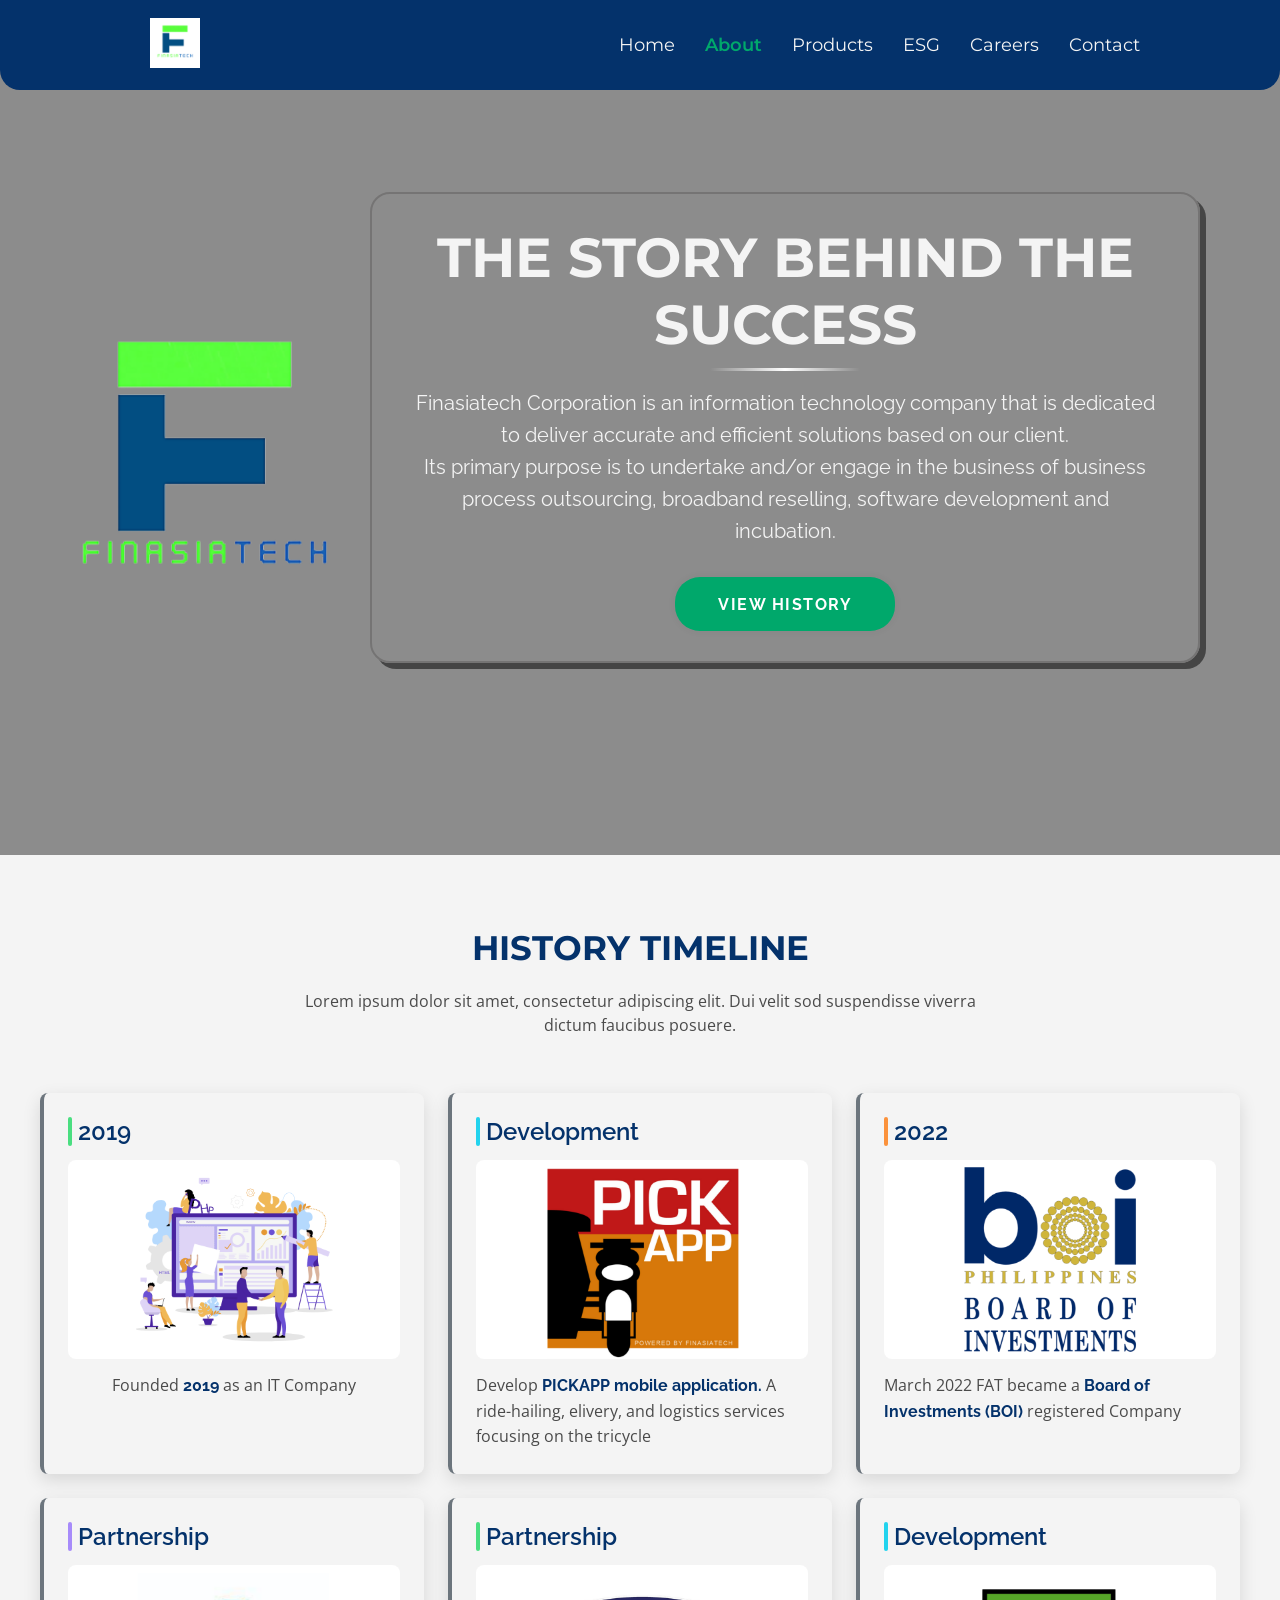
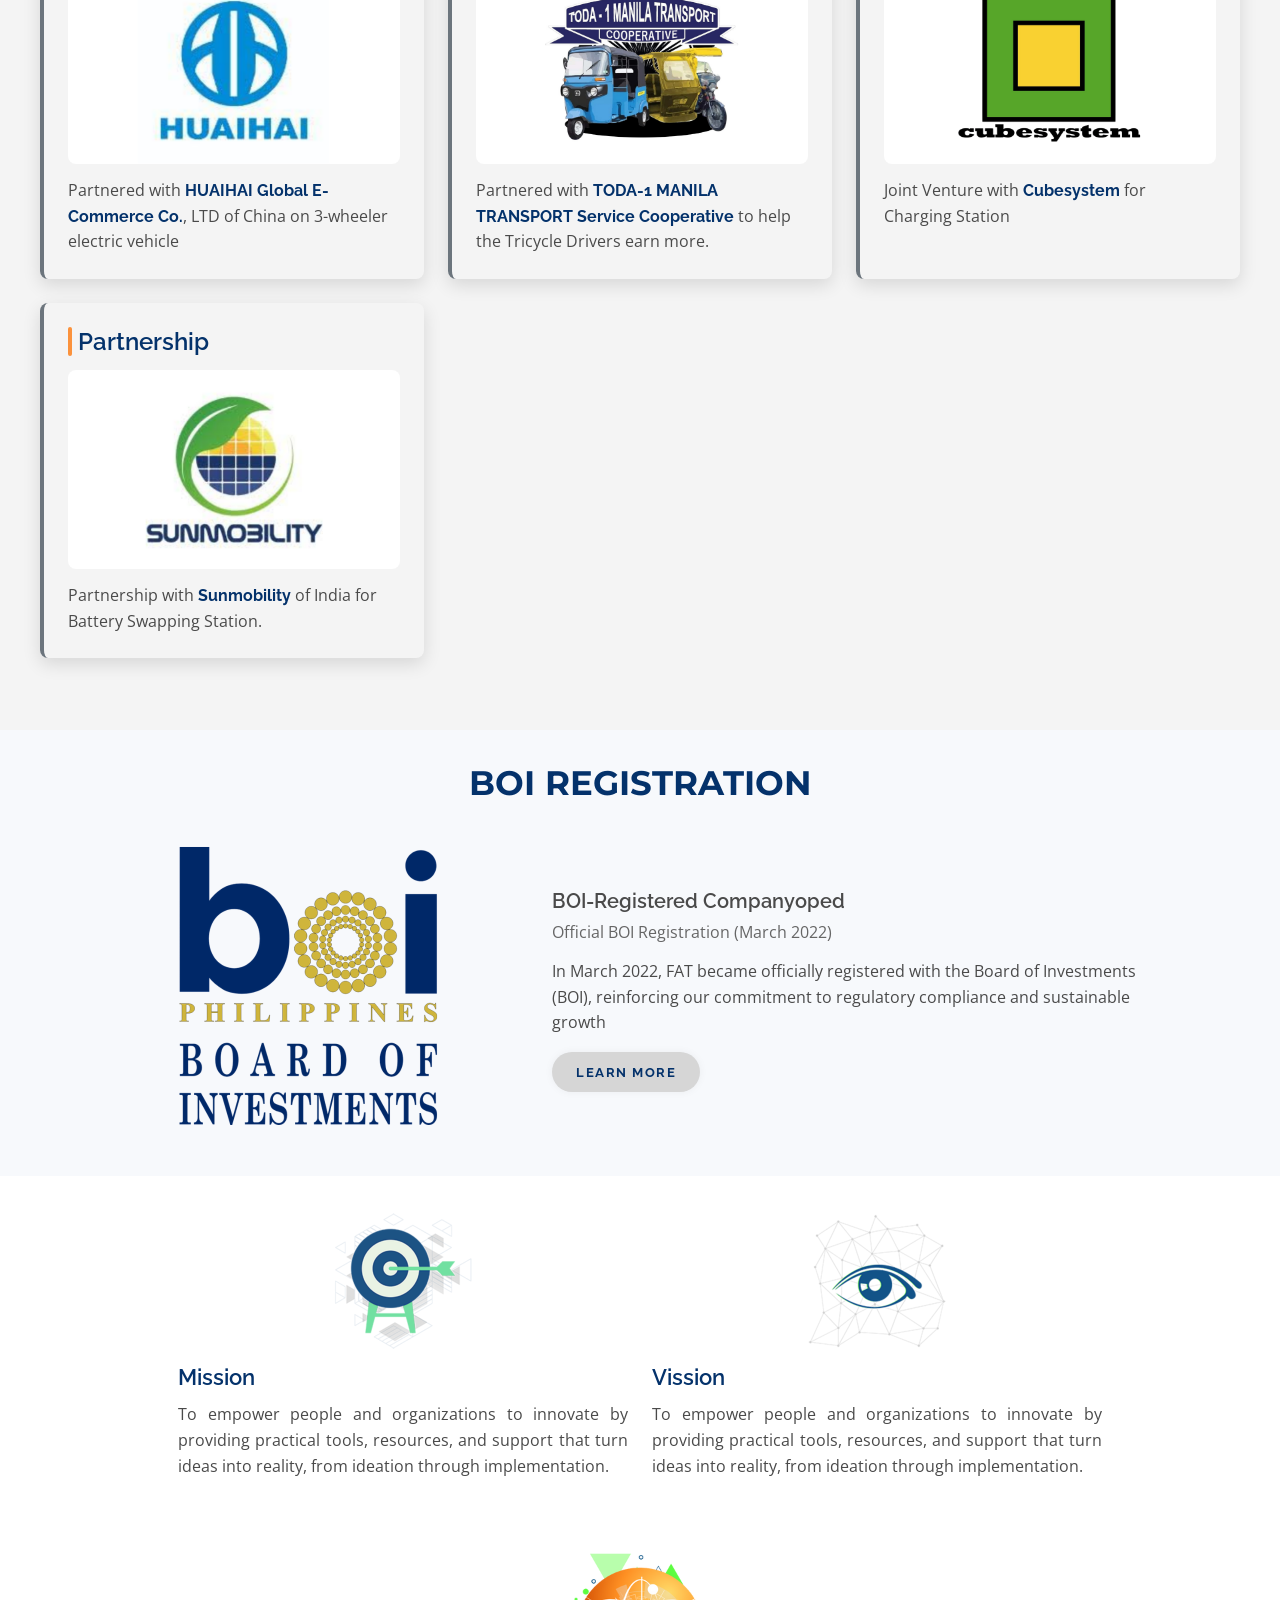
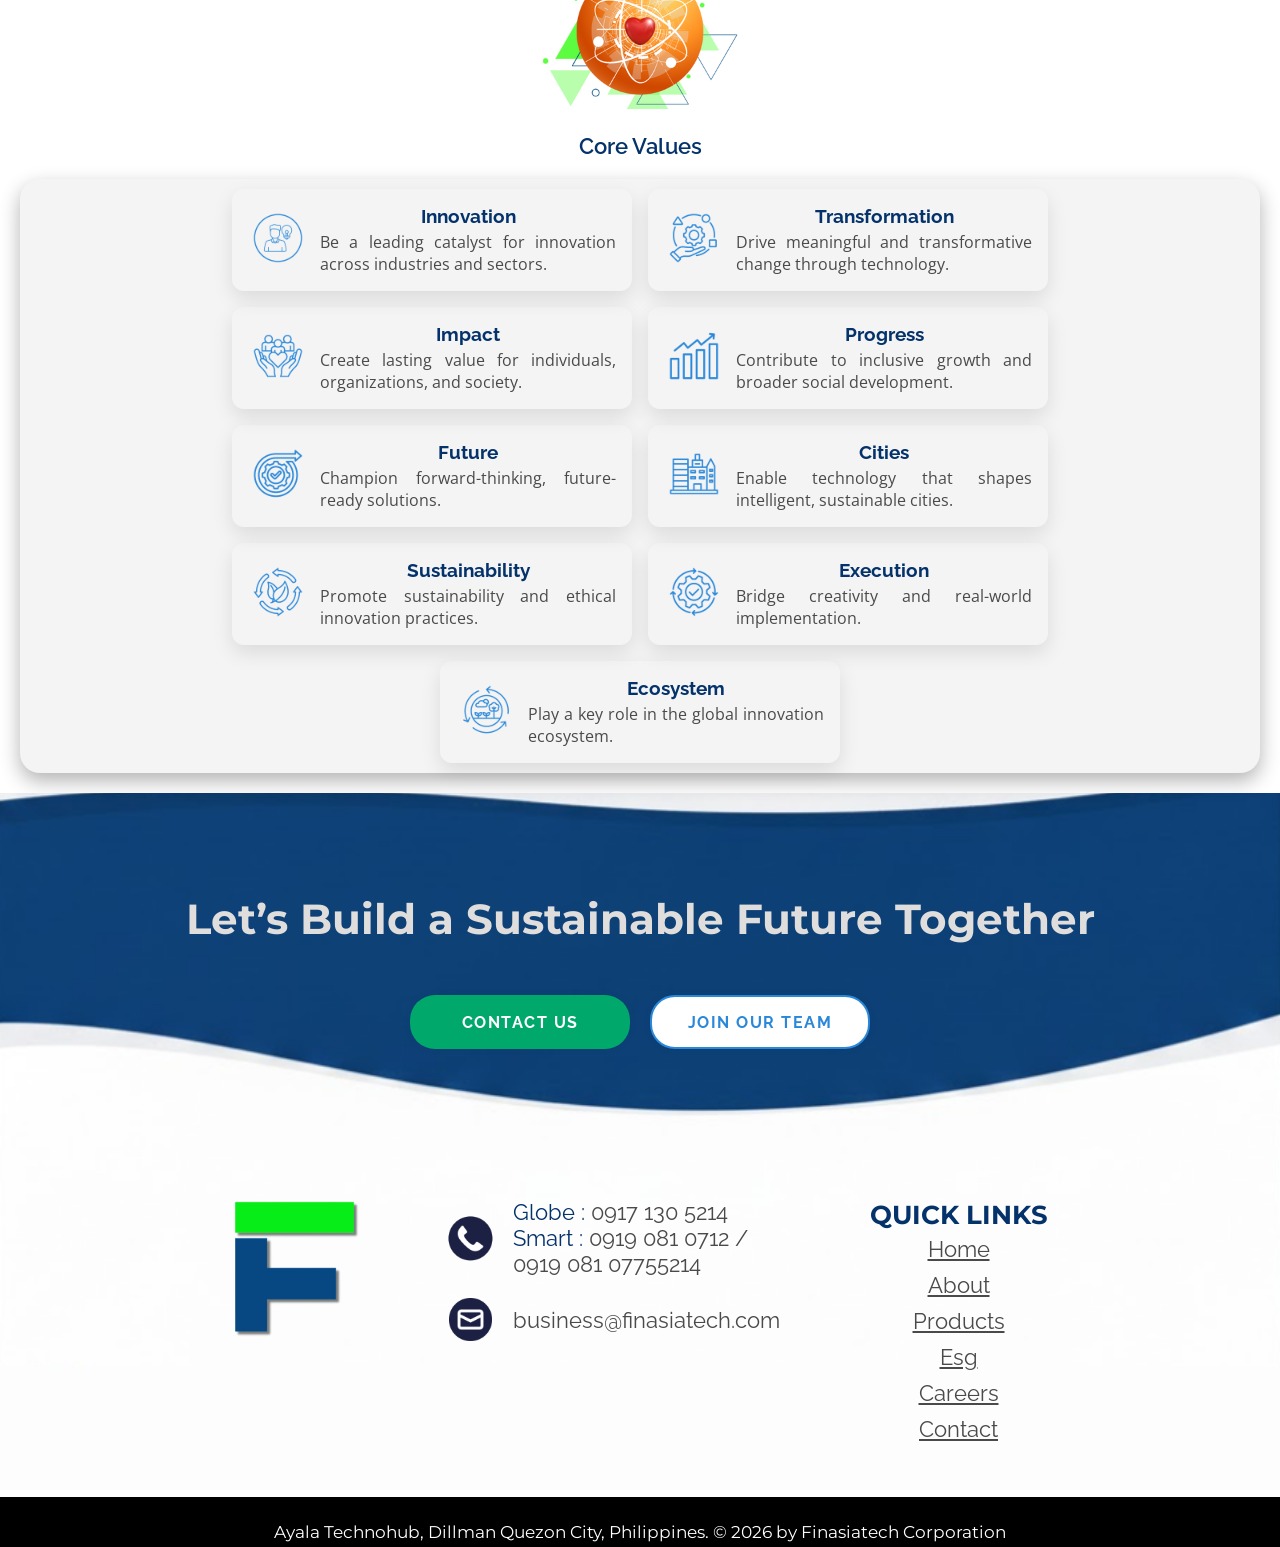
==== commit a7e225da: "updated" ====
--- a/about.html
+++ b/about.html
@@ -89,32 +89,175 @@
 </header>
 
 
+
 <section class="hero-about">
-    <video class="hero-bg-video" autoplay muted loop playsinline>
-        <source src="videos/about-hero-bg.mp4" type="video/mp4">
-    </video>
-
-    <div class="about-hero-logo">
-        <img src="images/finasia-logo.png" alt="logo">
-    </div>
-
-    <div class="about-hero-description">
-        <h1>THE STORY BEHIND THE SUCCESS</h1>
-        <hr>
-        <p>
-            Finasiatech Corporation is an information technology company that is dedicated to deliver accurate and efficient solutions based on our client.
-            <br>
-            Its primary purpose is to undertake and/or engage in the business of business process outsourcing, broadband reselling, software development and incubation.
+  <video class="hero-bg-video" autoplay muted loop playsinline>
+    <source src="videos/about-hero-bg.mp4" type="video/mp4">
+  </video>
+
+  <div class="about-hero-logo">
+    <img src="images/finasia-logo.png" alt="logo">
+  </div>
+
+  <div class="about-hero-description">
+    <h1>THE STORY BEHIND THE SUCCESS</h1>
+    <hr>
+    <p>
+      Finasiatech Corporation is an information technology company that is dedicated to deliver accurate and efficient solutions based on our client.
+      <br>
+      Its primary purpose is to undertake and/or engage in the business of business process outsourcing, broadband reselling, software development and incubation.
+    </p>
+
+    <!-- Buttons now belong to the description -->
+    <div class="action-buttons">
+      <a href="esg.html">
+        <button class="green">View History</button>
+      </a>
+    </div>
+  </div>
+</section>
+
+
+<section class="timeline-section">
+
+  <div class="header">
+    <h1>HISTORY TIMELINE</h1>
+    <p>Lorem ipsum dolor sit amet, consectetur adipiscing elit. Dui velit sod suspendisse viverra dictum faucibus posuere.</p>
+  </div>
+
+  <div class="timeline-container">
+
+    <div class="timeline-item">
+      <div class="date-header">
+        2019
+      </div>
+      <div class="image-box">
+        <img src="images/history1.png" alt="Tower">
+      </div>
+      <div class="timeline-description">
+      <p>Founded <strong>2019</strong> as an IT Company</p>
+      </div>
+    </div>
+
+     <div class="timeline-item">
+      <div class="date-header">
+        Development
+      </div>
+      <div class="image-box">
+        <img src="images/history2.png" alt="Tower">
+      </div>
+      <div class="timeline-description">
+      <p>Develop <strong>PICKAPP mobile application.</strong>
+         A ride-hailing, elivery, and logistics services focusing on the tricycle
+      </p>
+      </div>
+    </div>
+
+     <div class="timeline-item">
+      <div class="date-header">
+        2022
+      </div>
+      <div class="image-box">
+       <img src="images/history3.png" alt="Tower">
+      </div>
+      <div class="timeline-description">
+      <p>March 2022 FAT became a <strong>Board of Investments (BOI)</strong> registered Company 
+      </p>
+      </div>
+    </div>
+
+     <div class="timeline-item">
+      <div class="date-header">
+        Partnership
+      </div>
+      <div class="image-box">
+        <img src="images/history4.png" alt="Tower">
+      </div>
+      <div class="timeline-description">
+      <p>Partnered with <strong>HUAIHAI Global E-Commerce Co.</strong>, LTD of China on 3-wheeler electric vehicle
+      </p>
+      </div>
+    </div>
+
+    <div class="timeline-item">
+      <div class="date-header">
+        Partnership
+      </div>
+      <div class="image-box">
+        <img src="images/history5.png" alt="Tower">
+      </div>
+      <div class="timeline-description">
+      <p>Partnered with <strong>TODA-1 MANILA TRANSPORT Service Cooperative </strong>to help the Tricycle Drivers earn more.
+      </p>
+      </div>
+    </div>
+
+    <div class="timeline-item">
+      <div class="date-header">
+        Development
+      </div>
+      <div class="image-box">
+        <img src="images/history6.png" alt="Tower">
+      </div>
+      <div class="timeline-description">
+      <p>Joint Venture with <strong>Cubesystem </strong>for Charging Station
+      </p>
+      </div>
+    </div>
+
+    <div class="timeline-item">
+      <div class="date-header">
+        Partnership
+      </div>
+      <div class="image-box">
+        <img src="images/history7.png" alt="Tower">
+      </div>
+      <div class="timeline-description">
+      <p>Partnership with <strong>Sunmobility</strong> of India for Battery Swapping Station.
+      </p>
+      </div>
+    </div>
+
+   
+    </div>
+</section>
+
+
+<section class="boi-section">
+  <div class="boi-header">
+    <h2>BOI REGISTRATION</h2>
+  </div>
+
+  <div class="boi-container">
+    <div class="boi-image-container">
+     <img src="images/history3.png" alt="Tower">
+    </div>
+
+    <div class="boi-description">
+      <div class="boi-description-header">
+        <h4>BOI-Registered Companyoped</h4>
+        <p>Official BOI Registration (March 2022)</p>
+      </div>
+
+      <div class="boi-paragraph">
+        <p>In March 2022, FAT became officially registered with the Board of Investments (BOI),
+           reinforcing our commitment to regulatory compliance and sustainable growth
         </p>
-    </div>
+      </div>
+
+      <div class="boi-button">
+  <a href="https://boi.gov.ph/" target="_blank" rel="noopener noreferrer">
+    <button type="button">LEARN MORE</button>
+  </a>
+</div>
+    </div>
+  </div>
+
 </section>
 
 
 
-
-
-
-
+ <!--
 <section id="leadership-profiles">
 
 
@@ -134,7 +277,7 @@
             <img src="images/profile-bg.png" alt="profile-bg">
           </div>
           <div class="profile-pict">
-            <img src="images/sir-aj.png" alt="sir-aj">
+            <img src="images/sir-aj.png" alt="profile picture">
           </div>
         </div>
         <div class="profile-content">
@@ -150,29 +293,29 @@
             <img src="images/profile-bg.png" alt="profile-bg">
           </div>
           <div class="profile-pict">
-            <img src="images/sir-aj.png" alt="sir-aj">
-          </div>
-        </div>
-        <div class="profile-content">
-          <h4>President and C.E.O.</h4>
-          <p>Manuel E. Pangilinan</p>
-          <div class="profile-socmed-icon"></div>
-        </div>
-      </div>
-
-
-       <div class="profile-card">
-        <div class="profile-conainer-img">
-          <div class="profile-bg">
-            <img src="images/profile-bg.png" alt="profile-bg">
-          </div>
-          <div class="profile-pict">
-            <img src="images/sir-aj.png" alt="sir-aj">
-          </div>
-        </div>
-        <div class="profile-content">
-          <h4>President and C.E.O.</h4>
-          <p>Manuel E. Pangilinan</p  >
+            <img src="images/ma'am-mm.png" alt="profile picture">
+          </div>
+        </div>
+        <div class="profile-content">
+          <h4>Human Resource Director</h4>
+          <p>Margarette E. Pangilinan</p>
+          <div class="profile-socmed-icon"></div>
+        </div>
+      </div>
+
+
+       <div class="profile-card">
+        <div class="profile-conainer-img">
+          <div class="profile-bg">
+            <img src="images/profile-bg.png" alt="profile-bg">
+          </div>
+          <div class="profile-pict">
+            <img src="images/sir-jon.png" alt="profile picture">
+          </div>
+        </div>
+        <div class="profile-content">
+          <h4>Board of Director</h4>
+          <p>Jon Cervantes</p  >
           <div class="profile-socmed-icon"></div>
         </div>
       </div>
@@ -205,7 +348,7 @@
             <img src="images/profile-bg.png" alt="profile-bg">
           </div>
           <div class="profile-pict">
-            <img src="images/sir-aj.png" alt="sir-aj">
+            <img src="images/sir-aj.png" alt="profile picture">
           </div>
         </div>
         <div class="profile-content">
@@ -221,7 +364,40 @@
             <img src="images/profile-bg.png" alt="profile-bg">
           </div>
           <div class="profile-pict">
-            <img src="images/sir-aj.png" alt="sir-aj">
+            <img src="images/sirRuss.png" alt="profile picture">
+          </div>
+        </div>
+        <div class="profile-content">
+          <h4>Chief Strategy Officer</h4>
+          <p>Russ O. Alfonso</p>
+          <div class="profile-socmed-icon"></div>
+        </div>
+      </div>
+
+
+       <div class="profile-card">
+        <div class="profile-conainer-img">
+          <div class="profile-bg">
+            <img src="images/profile-bg.png" alt="profile-bg">
+          </div>
+          <div class="profile-pict">
+            <img src="images/profile picture.png" alt="profile picture">
+          </div>
+        </div>
+        <div class="profile-content">
+          <h4>President and C.E.O.</h4>
+          <p>Manuel E. Pangilinan</p  >
+          <div class="profile-socmed-icon"></div>
+        </div>
+      </div>
+
+      <div class="profile-card">
+        <div class="profile-conainer-img">
+          <div class="profile-bg">
+            <img src="images/profile-bg.png" alt="profile-bg">
+          </div>
+          <div class="profile-pict">
+            <img src="images/profile picture.png" alt="profile picture">
           </div>
         </div>
         <div class="profile-content">
@@ -231,14 +407,30 @@
         </div>
       </div>
 
-
-       <div class="profile-card">
-        <div class="profile-conainer-img">
-          <div class="profile-bg">
-            <img src="images/profile-bg.png" alt="profile-bg">
-          </div>
-          <div class="profile-pict">
-            <img src="images/sir-aj.png" alt="sir-aj">
+       <div class="profile-card">
+        <div class="profile-conainer-img">
+          <div class="profile-bg">
+            <img src="images/profile-bg.png" alt="profile-bg">
+          </div>
+          <div class="profile-pict">
+            <img src="images/profile picture.png" alt="profile picture">
+          </div>
+        </div>
+        <div class="profile-content">
+          <h4>President and C.E.O.</h4>
+          <p>Manuel E. Pangilinan</p>
+          <div class="profile-socmed-icon"></div>
+        </div>
+      </div>
+
+
+       <div class="profile-card">
+        <div class="profile-conainer-img">
+          <div class="profile-bg">
+            <img src="images/profile-bg.png" alt="profile-bg">
+          </div>
+          <div class="profile-pict">
+            <img src="images/profile picture.png" alt="profile picture">
           </div>
         </div>
         <div class="profile-content">
@@ -254,7 +446,7 @@
             <img src="images/profile-bg.png" alt="profile-bg">
           </div>
           <div class="profile-pict">
-            <img src="images/sir-aj.png" alt="sir-aj">
+            <img src="images/profile picture.png" alt="profile picture">
           </div>
         </div>
         <div class="profile-content">
@@ -270,56 +462,7 @@
             <img src="images/profile-bg.png" alt="profile-bg">
           </div>
           <div class="profile-pict">
-            <img src="images/sir-aj.png" alt="sir-aj">
-          </div>
-        </div>
-        <div class="profile-content">
-          <h4>President and C.E.O.</h4>
-          <p>Manuel E. Pangilinan</p>
-          <div class="profile-socmed-icon"></div>
-        </div>
-      </div>
-
-
-       <div class="profile-card">
-        <div class="profile-conainer-img">
-          <div class="profile-bg">
-            <img src="images/profile-bg.png" alt="profile-bg">
-          </div>
-          <div class="profile-pict">
-            <img src="images/sir-aj.png" alt="sir-aj">
-          </div>
-        </div>
-        <div class="profile-content">
-          <h4>President and C.E.O.</h4>
-          <p>Manuel E. Pangilinan</p  >
-          <div class="profile-socmed-icon"></div>
-        </div>
-      </div>
-
-      <div class="profile-card">
-        <div class="profile-conainer-img">
-          <div class="profile-bg">
-            <img src="images/profile-bg.png" alt="profile-bg">
-          </div>
-          <div class="profile-pict">
-            <img src="images/sir-aj.png" alt="sir-aj">
-          </div>
-        </div>
-        <div class="profile-content">
-          <h4>President and C.E.O.</h4>
-          <p>Manuel E. Pangilinan</p>
-          <div class="profile-socmed-icon"></div>
-        </div>
-      </div>
-
-       <div class="profile-card">
-        <div class="profile-conainer-img">
-          <div class="profile-bg">
-            <img src="images/profile-bg.png" alt="profile-bg">
-          </div>
-          <div class="profile-pict">
-            <img src="images/sir-aj.png" alt="sir-aj">
+            <img src="images/profile picture.png" alt="profile picture">
           </div>
         </div>
         <div class="profile-content">
@@ -359,7 +502,7 @@
             <img src="images/profile-bg.png" alt="profile-bg">
           </div>
           <div class="profile-pict">
-            <img src="images/sir-aj.png" alt="sir-aj">
+            <img src="images/profile picture.png" alt="profile picture">
           </div>
         </div>
         <div class="profile-content">
@@ -375,7 +518,7 @@
             <img src="images/profile-bg.png" alt="profile-bg">
           </div>
           <div class="profile-pict">
-            <img src="images/sir-aj.png" alt="sir-aj">
+            <img src="images/profile picture.png" alt="profile picture">
           </div>
         </div>
         <div class="profile-content">
@@ -392,7 +535,7 @@
             <img src="images/profile-bg.png" alt="profile-bg">
           </div>
           <div class="profile-pict">
-            <img src="images/sir-aj.png" alt="sir-aj">
+            <img src="images/profile picture.png" alt="profile picture">
           </div>
         </div>
         <div class="profile-content">
@@ -409,7 +552,7 @@
             <img src="images/profile-bg.png" alt="profile-bg">
           </div>
           <div class="profile-pict">
-            <img src="images/sir-aj.png" alt="sir-aj">
+            <img src="images/profile picture.png" alt="profile picture">
           </div>
         </div>
         <div class="profile-content">
@@ -433,12 +576,7 @@
 
 
 
-
-
-
-
-
-
+-->
 
 
 
@@ -626,7 +764,7 @@
     <div class="future">
          <h2>Let’s Build a <span class="together">Sustainable Future Together</span></h2>
 
-         <div class="hero-buttons">
+         <div class="action-buttons">
              <button class="green">Contact Us</button>
             <button class="white">Join Our Team</button>
          </div>
--- a/css/styles.css
+++ b/css/styles.css
@@ -1,3 +1,30 @@
+:root {
+  /* Fonts */
+  --btn-font: bold 14px 'Raleway', 'Open Sans', sans-serif;
+
+  /* Sizes */
+  --btn-width: 180px;
+  --btn-max-width: 300px;
+  --btn-height: 40px;
+  --btn-radius: 50px;
+
+  /* Colors */
+  --green: #00a86b;
+  --green-hover: hsl(161, 80%, 48%);
+  --blue: #2b88d9;
+  --white: #ffffff;
+
+  /* Effects */
+  --transition: all 0.5s ease;
+  --shadow-default: rgb(0 0 0 / 5%) 0 0 8px;
+  --shadow-hover: 0 6px 15px rgba(0, 0, 0, 0.2);
+  --shadow-green: rgb(0, 168, 107) 0px 7px 29px 0px;
+
+  /* Text */
+  --letter-spacing: 1.5px;
+  --letter-spacing-hover: 3px;
+}
+
 
 
 /* ============================
@@ -9,6 +36,62 @@
   box-sizing: border-box;
 }
 
+.action-buttons {
+  display: flex;
+  flex-direction: column;
+  align-items: center;
+  gap: 20px;
+  width: 100%;
+}
+
+.action-buttons a {
+  text-decoration: none;
+}
+
+.action-buttons button {
+  font: var(--btn-font);
+  width: var(--btn-width);
+  max-width: var(--btn-max-width);
+  height: var(--btn-height);
+  padding: 0 10px;
+  display: flex;
+  justify-content: center;
+  align-items: center;
+  cursor: pointer;
+  border: none;
+  text-align: center;
+  border-radius: var(--btn-radius);
+  transition: var(--transition);
+  box-shadow: var(--shadow-default);
+  letter-spacing: var(--letter-spacing);
+  text-transform: uppercase;
+}
+
+.action-buttons button:hover {
+  transform: scale(1.05);
+  box-shadow: var(--shadow-hover);
+}
+
+/* Green button */
+.action-buttons .green {
+  background: var(--green);
+  color: var(--white);
+}
+
+.action-buttons .green:hover {
+  letter-spacing: var(--letter-spacing-hover);
+  background-color: var(--green-hover);
+  box-shadow: var(--shadow-green);
+}
+
+/* White button */
+.action-buttons .white {
+  background: var(--white);
+  color: var(--blue);
+  border: 2px solid var(--blue);
+}
+
+
 
 
 /* ============================
@@ -20,11 +103,16 @@
   padding: 10px 0px;
   background: #04326b;
   color: #f4f4f4;
-
+ height: 70px;  
   position: fixed;     /* Fixes it to the viewport */
   top: 0;              /* Sticks it to the very top */
   width: 100%;         /* Ensures the blue background spans the full width */
   z-index: 1000;       /* Keeps it above other content, but below the hamburger */
+  border-bottom-left-radius: 20px;
+   border-bottom-right-radius: 20px;
+
+   
+   
 }
 .navbar .logo {
   margin-left: 10px; 
@@ -128,6 +216,7 @@
   .navbar {
     padding: 15px 40px;
     justify-content: space-between;
+     height: 90px;  
   }
 
   /* Logo size */
@@ -173,8 +262,8 @@
 }
 
 
-
 .hero {
+  position: relative; /* required for overlay */
   display: flex;
   flex-direction: column; 
   justify-content: center; 
@@ -182,12 +271,31 @@
   text-align: center;     
   min-height: 90vh;        
   padding: 40px 20px;
-  background-color: #04326b;
   background-image: url('../images/hero-bg1.png');
   background-size: cover;      
   background-position: center; 
   background-repeat: no-repeat; 
-  gap: 20px;                    
+  background-attachment: fixed; /* fixed background */
+  gap: 20px;
+  overflow: hidden; /* keeps overlay inside */
+}
+
+/* Overlay */
+.hero::before {
+  content: "";
+  position: absolute;
+  top: 0;
+  left: 0;
+  width: 100%;
+  height: 100%;
+  background-color: rgba(0, 0, 0, 0.4);
+  z-index: 1;
+}
+
+/* Ensure hero content is above overlay */
+.hero-content {
+  position: relative;
+  z-index: 2;
 }
 
 .hero h1 {
@@ -206,66 +314,25 @@
 }
 
 
-.hero-buttons {
-  display: flex;
-  flex-direction: column;
-  align-items: center;
-  gap: 10px;
-  width: 100%;
-}
-
-
-.hero-buttons button {
-  font: bold 14px 'Raleway', 'Open Sans', sans-serif;
-  width: 180px;
-  max-width: 300px;
-  height: 40px;
-  padding: 0 10px;
-  display: flex;
-  justify-content: center;
-  align-items: center;
-  border-radius: 20px;
-  border: none;
-  text-align: center;
-  transition: transform 0.2s ease, box-shadow 0.2s ease;
-}
-
-
-.hero-buttons button:hover {
-  transform: scale(1.05);
-  box-shadow: 0 6px 15px rgba(0, 0, 0, 0.2);
-}
-
-
-.hero-buttons .green {
-  background: #00a86b;
-  color: #fff;
-}
-
-.hero-buttons .white {
-  background: #fff;
-  color: #2b88d9;
-  border: 2px solid #2b88d9;
-}
 
 
 @media (min-width: 768px) {
 
   /* Hero container */
   .hero {
-    flex-direction: column;        /* keep content stacked */
-    justify-content: center;       /* vertical center */
-    align-items: center;           /* horizontal center */
-    text-align: center;            /* text centered */
-    min-height: 100vh;             /* full viewport height */
-    padding: 60px 80px;            /* more space on bigger screens */
-    gap: 40px;                     /* bigger spacing between items */
+    flex-direction: column;
+    justify-content: center;
+    align-items: center;
+    text-align: center;
+    min-height: 100vh;
+    padding: 80px 120px;
+    gap: 40px;
     background-size: cover;
   }
 
   /* Hero main heading */
   .hero h1 {
-    font-size: 60px;               /* bigger font for desktop */
+    font-size: 60px;
     margin-bottom: 20px;
   }
 
@@ -276,21 +343,63 @@
   }
 
   /* Buttons container */
-  .hero-buttons {
-    flex-direction: row;           /* horizontal buttons */
+  .action-buttons {
+    flex-direction: row;
     gap: 20px;
-    justify-content: center;       /* center buttons */
+    justify-content: center;
     width: auto;
   }
 
   /* Buttons */
-  .hero-buttons button {
+  .action-buttons button {
     font-size: 16px;
-    width: 200px;                  /* slightly bigger on desktop */
+    width: 200px;
     height: 50px;
     border-radius: 25px;
   }
-
+}
+
+@media (min-width: 1280px) {
+
+  .hero {
+    padding: 100px 160px;
+    gap: 50px;
+  }
+
+  .hero h1 {
+    font-size: 68px;
+  }
+
+  .hero h3 {
+    font-size: 36px;
+  }
+
+  .action-buttons button {
+    width: 220px;
+    height: 54px;
+  }
+}
+
+@media (min-width: 1600px) {
+
+  .hero {
+    padding: 120px 220px;
+    gap: 60px;
+  }
+
+  .hero h1 {
+    font-size: 76px;
+  }
+
+  .hero h3 {
+    font-size: 40px;
+  }
+
+  .action-buttons button {
+    width: 240px;
+    height: 58px;
+    font-size: 17px;
+  }
 }
 
 
@@ -314,39 +423,56 @@
 }
 
 .save-the-world img {
-  max-width: 100%;         /* responsive image */
+  max-width: 100%;        
   height: auto;
 }
 
   .save-the-world p {
   font-family: 'Open Sans', sans-serif;
-    max-width: 600px;        /* optional: prevent overly wide text */
+    max-width: 600px;        
     font-size: 16px;
     color: #333333;
     line-height: 1.6;
-    margin: 0 auto;          /* center paragraph */
+    margin: 0 auto;         
   }
 .save-the-world .blue {
-  color: #04326b; /* blue color */
-  font-weight: bold; /* optional: make it stand out more */
+  color: #04326b; 
+  font-weight: bold; 
 }
 .save-the-world .green {
-  color: #338d33; /* blue color */
-  font-weight: bold; /* optional: make it stand out more */
+  color: #338d33; 
+  font-weight: bold; 
 }
 
 .save-the-world button {
   margin-top: 10px;
-   font-family: 'Raleway', 'Open Sans', sans-serif;
+  font-family: 'Raleway', 'Open Sans', sans-serif;
   padding: 12px 24px;
   font-size: 14px;
-  border-radius: 20px;
   border: none;
   background: #004aad;
   color: white;
   font-weight: bold;
   cursor: pointer;
-  transition: transform 0.2s ease, box-shadow 0.2s ease;
+  border-radius: 50px;
+  transition: all 0.5s ease;
+  box-shadow: rgb(0 0 0 / 5%) 0 0 8px;
+  letter-spacing: 1.5px;
+  text-transform: uppercase;
+}
+
+.save-the-world button:hover {
+  transform: scale(1.05);
+  letter-spacing: 3px;
+  background-color: #0066ff; /* aligned with blue theme, slightly brighter */
+  color: #ffffff;
+  box-shadow: rgb(0 102 255 / 40%) 0px 7px 29px 0px;
+}
+
+
+
+.save-the-world a{
+  text-decoration: none;
 }
 
 .save-the-world button img {
@@ -354,12 +480,6 @@
   height: 16px;
   margin-left: 8px; /* spacing from text */
   vertical-align: middle; /* aligns with text */
-}
-
-
-.save-the-world button:hover {
-  transform: scale(1.05);
-  box-shadow: 0 6px 15px rgba(0, 0, 0, 0.2);
 }
 
 /* ============================
@@ -456,17 +576,31 @@
   color: #04326b;
   border: none;
   padding: 10px 20px;
-  border-radius: 40px;
   cursor: pointer;
   font-weight: bold;
   font-family: 'Raleway', 'Open Sans', sans-serif; 
-  transition: transform 0.2s ease, box-shadow 0.2s ease;
+  border-radius: 50px;
+  transition: all 0.5s ease;
+  box-shadow: rgb(0 0 0 / 5%) 0 0 8px;
+  letter-spacing: 1.5px;
+text-transform: uppercase;
 }
 
 .sp-card button:hover {
-  transform: scale(1.05);
-  box-shadow: 0 6px 15px rgba(0, 0, 0, 0.2);
-}
+   transform: scale(1.05);
+  letter-spacing: 3px;
+  background-color: #0066ff; /* aligned with blue theme, slightly brighter */
+  color: #ffffff;
+  box-shadow: rgb(0 102 255 / 40%) 0px 7px 29px 0px;
+
+
+}
+
+.sp-card button:focus-visible {
+  outline: 2px solid #0066ff;
+  outline-offset: 3px;
+}
+
 
 /* Tablet: 2 per row */
 @media (min-width: 768px) {
@@ -1373,9 +1507,153 @@
   font-size: 14px;        /* optional: smaller text */
   height: 50px;
 }
-
-
-
+/* ============================
+   FUTURE + FOOTER - RESPONSIVE SIZES
+=============================== */
+
+/* Medium screens - tablet (768px) */
+@media (min-width: 768px) {
+  .future {
+    padding: 80px 60px;
+    gap: 20px;
+  }
+
+  .future h2, .future .together {
+    font-size: 36px;
+    color: rgb(224, 221, 221);
+  }
+
+  .bottom-footer {
+    padding: 40px 60px;
+    gap: 40px;
+    min-height: 180px;
+  }
+
+  .logo-left img {
+    height: 120px;
+  }
+
+  .bottom-footer > div:not(.contact-center) {
+    margin: 0 20px;
+  }
+
+  .contact-center {
+    gap: 15px;
+  }
+
+  .contact-item img {
+    height: 50px;
+  }
+
+  .contact-text p,
+  .contact-text .sim-highlight {
+    font-size: 20px;
+  }
+
+  .quick-links p {
+    font-size: 24px;
+  }
+
+  .quick-links a {
+    font-size: 20px;
+    padding: 4px 2px;
+  }
+
+  footer {
+    font-size: 16px;
+    padding: 20px 60px;
+  }
+}
+
+/* Large screens - desktop (1280px) */
+@media (min-width: 1280px) {
+  .future {
+    padding: 100px 80px;
+    gap: 25px;
+  }
+
+  .future h2, .future .together {
+    font-size: 42px;
+  }
+
+  .bottom-footer {
+    padding: 50px 80px;
+    gap: 50px;
+    min-height: 200px;
+  }
+
+  .logo-left img {
+    height: 140px;
+  }
+
+  .contact-item img {
+    height: 55px;
+  }
+
+  .contact-text p,
+  .contact-text .sim-highlight {
+    font-size: 22px;
+  }
+
+  .quick-links p {
+    font-size: 26px;
+  }
+
+  .quick-links a {
+    font-size: 22px;
+    padding: 5px 3px;
+  }
+
+  footer {
+    font-size: 17px;
+    padding: 25px 80px;
+  }
+}
+
+/* Extra large screens - large desktop (1600px) */
+@media (min-width: 1600px) {
+  .future {
+    padding: 120px 100px;
+    gap: 30px;
+  }
+
+  .future h2, .future .together {
+    font-size: 48px;
+  }
+
+  .bottom-footer {
+    padding: 60px 100px;
+    gap: 60px;
+    min-height: 220px;
+  }
+
+  .logo-left img {
+    height: 160px;
+  }
+
+  .contact-item img {
+    height: 60px;
+  }
+
+  .contact-text p,
+  .contact-text .sim-highlight {
+    font-size: 24px;
+  }
+
+  .quick-links p {
+    font-size: 28px;
+  }
+
+  .quick-links a {
+    font-size: 24px;
+    padding: 6px 4px;
+  }
+
+  footer {
+    font-size: 18px;
+    padding: 30px 100px;
+  }
+}
 
 
 
@@ -1466,11 +1744,11 @@
 }
 
 .about-hero-description p {
-  font-family: 'Open Sans', sans-serif;
+  font-family: 'Raleway', 'Open Sans', sans-serif;
   font-size: 16px;
   color: #f4f4f4;
   line-height: 1.6;
-  margin: 0;
+  margin-bottom: 10px;
 }
 
 
@@ -1493,8 +1771,14 @@
   }
 
   .about-hero-description {
-    flex: 1 1 400px;
-    padding: 20px 30px;
+    display: flex;
+    flex-direction: column;
+    align-items: center;
+  }
+
+  .about-hero-description .action-buttons {
+    margin-top: 30px;
+    align-items: flex-start;
   }
 
   .about-hero-description h1 {
@@ -1503,6 +1787,7 @@
 
   .about-hero-description p {
     font-size: 18px;
+    margin: 0;
   }
 }
 
@@ -1530,6 +1815,7 @@
 
   .about-hero-description p {
     font-size: 20px;
+     margin: 0;
   }
 }
 
@@ -1557,20 +1843,451 @@
 
   .about-hero-description p {
     font-size: 22px;
-  }
-}
-
-
-
-
-
-
+     margin: 0;
+  }
+}
+
+
+
+/* =========================
+   SECTION (mobile-first)
+========================= */
+.timeline-section {
+  background: #f4f4f4;
+  padding: 40px 16px;
+}
+
+/* =========================
+   HEADER
+========================= */
+.timeline-section .header {
+  text-align: center;
+  margin-bottom: 32px;
+}
+
+.timeline-section .header h1 {
+  font-family: 'Montserrat', 'Open Sans', sans-serif;
+  font-size: 32px;
+  margin-bottom: 16px;
+  color: #04326b;
+}
+
+.timeline-section .header p {
+  font-family: 'Open Sans', sans-serif;
+  font-size: 15px;
+  color: #4a4a4a;
+  line-height: 1.5;
+  max-width: 100%;
+  margin: 0 auto;
+}
+
+/* =========================
+   GRID LAYOUT (mobile-first)
+========================= */
+.timeline-container {
+  display: grid;
+  grid-template-columns: 1fr;
+  gap: 20px;
+}
+
+/* =========================
+   TIMELINE CARD
+========================= */
+.timeline-item {
+  padding: 16px;
+  border-radius: 8px;
+  border-left: 4px solid #6c757d;
+  box-shadow: 0 6px 18px rgba(0, 0, 0, 0.12);
+  display: flex;
+  flex-direction: column;
+  align-items: center; /* center content horizontally */
+}
+
+/* =========================
+   DATE HEADER
+========================= */
+.date-header {
+  padding-left: 10px;
+  margin-bottom: 12px;
+  position: relative;
+  font-family: 'Raleway', 'Open Sans', sans-serif;
+  color: #04326b;
+  font-size: 20px;
+  font-weight: 600;
+  align-self: flex-start; /* keep date left-aligned */
+}
+
+.date-header::before {
+  content: '';
+  position: absolute;
+  left: 0;
+  top: 0;
+  height: 100%;
+  width: 4px;
+  background-color: #6c757d;
+  border-radius: 2px;
+}
+
+/* =========================
+   IMAGE
+========================= */
+.image-box {
+  width: 100%;
+  max-width: 400px;       /* optional: prevent extremely wide images */
+  border-radius: 8px;
+  background-color: #ffffff;
+  overflow: hidden;
+  aspect-ratio: 15 / 9;
+  margin-bottom: 10px;
+  display: block;
+  margin-left: auto;      /* center horizontally */
+  margin-right: auto;
+}
+
+.image-box img {
+  width: 100%;
+  height: 100%;
+  object-fit: contain;
+  object-position: center; /* ensure image is centered in box */
+  display: block;
+}
+
+/* =========================
+   DESCRIPTION
+========================= */
+.timeline-item .timeline-description {
+  font-family: 'Open Sans', sans-serif;
+  font-size: 15px;
+  color: #4a4a4a;
+  line-height: 1.5;
+  text-align: left;
+}
+
+.timeline-item .timeline-description strong {
+  font-family: 'Raleway', 'Open Sans', sans-serif;
+  color: #04326b;
+}
+
+/* =========================
+   ACCENT COLORS
+========================= */
+.timeline-item:nth-child(1)  .date-header::before { background-color: #4ade80; }
+.timeline-item:nth-child(2)  .date-header::before { background-color: #22d3ee; }
+.timeline-item:nth-child(3)  .date-header::before { background-color: #fb923c; }
+.timeline-item:nth-child(4)  .date-header::before { background-color: #a78bfa; }
+.timeline-item:nth-child(5)  .date-header::before { background-color: #4ade80; }
+.timeline-item:nth-child(6)  .date-header::before { background-color: #22d3ee; }
+.timeline-item:nth-child(7)  .date-header::before { background-color: #fb923c; }
+
+
+
+@media (min-width: 768px) {
+
+  .timeline-section {
+    padding: 56px 24px;
+  }
+
+  .timeline-section .header {
+    margin-bottom: 40px;
+  }
+
+  .timeline-section .header h1 {
+    font-size: 30px;
+    margin-bottom: 20px;
+  }
+
+  .timeline-section .header p {
+    font-size: 16px;
+    max-width: 640px;
+  }
+
+  .timeline-container {
+    display: grid;
+    grid-template-columns: repeat(3, 1fr);
+    gap: 20px;
+    justify-content: center; /* centers the last row if not full */
+    
+  }
+
+  .timeline-item {
+    padding: 20px;
+  }
+
+  .date-header {
+    font-size: 22px;
+    margin-bottom: 14px;
+  }
+
+  .image-box {
+    margin-bottom: 14px;
+  }
+
+  .timeline-item .timeline-description {
+    font-size: 16px;
+    line-height: 1.6;
+  }
+
+}
+
+@media (min-width: 1280px) {
+
+  .timeline-section {
+    padding: 72px 32px;
+  }
+
+  .timeline-section .header {
+    margin-bottom: 56px;
+  }
+
+  .timeline-section .header h1 {
+    font-size: 34px;
+  }
+
+  .timeline-section .header p {
+    max-width: 720px;
+  }
+
+  .timeline-container {
+    grid-template-columns: repeat(3, 1fr);
+    gap: 24px;
+    max-width: 1200px;
+    margin: 0 auto;
+    justify-content: center;
+  }
+
+  .timeline-item {
+    padding: 24px;
+  }
+
+  .date-header {
+    font-size: 24px;
+  }
+}
+
+@media (min-width: 1600px) {
+
+  .timeline-section {
+    padding: 80px 40px;
+  }
+
+  .timeline-container {
+    display: grid;
+    grid-template-columns: repeat(4, 1fr);
+    max-width: 1400px;
+    gap: 28px;
+  }
+
+  .timeline-item {
+    padding: 28px;
+  }
+
+  .timeline-section .header h1 {
+    font-size: 38px;
+  }
+
+  .timeline-section .header p {
+    font-size: 17px;
+    max-width: 800px;
+  }
+}
+
+
+
+/* BOI SECTION */
+.boi-section {
+  padding: 32px 16px; /* consistent 8px rhythm */
+  background-color: #f7f9fc;
+}
+
+/* HEADER */
+.boi-header {
+  text-align: center;
+  margin-bottom: 32px;
+}
+
+.boi-header h2 {
+  font-family: 'Montserrat', 'Open Sans', sans-serif; 
+  font-size: 32px;
+  margin-bottom: 30px;
+  color: #04326b;
+}
+
+/* CONTAINER – MOBILE FIRST */
+.boi-container {
+  display: flex;
+  flex-direction: column;
+  align-items: center;
+  gap: 24px;
+  max-width: 1200px;
+  margin: 0 auto;
+}
+
+/* IMAGE */
+.boi-image-container {
+  margin-bottom: 8px; /* subtle breathing room */
+}
+
+.boi-image-container img {
+  width: 100%;
+  max-width: 260px;
+  height: auto;
+}
+
+/* TEXT */
+.boi-description {
+  text-align: center;
+  max-width: 600px;
+}
+
+.boi-description-header h4 {
+  margin: 0 0 8px 0;
+  font-size: 20px;
+  font-weight: 600;
+  line-height: 1.2;
+  color: #4a4a4a;
+  font-family: 'Raleway', 'Open Sans', sans-serif;
+}
+
+.boi-description-header p {
+  font-size: 14px;
+  color: #666;
+  margin-bottom: 16px;
+  font-family: 'Open Sans', sans-serif;
+}
+
+.boi-paragraph p {
+  font-size: 16px;
+  margin-bottom: 16px;
+  color: #4a4a4a;
+  font-family: 'Open Sans', sans-serif;
+  line-height: 1.6;
+}
+
+/* BUTTON */
+.boi-button button {
+  background: #d6d6d6; /* improved contrast */
+  color: #04326b;
+  border: none;
+  padding: 12px 24px;
+  cursor: pointer;
+  font-weight: 700;
+  font-family: 'Raleway', 'Open Sans', sans-serif;
+  border-radius: 50px;
+  transition: all 0.3s ease;
+  box-shadow: rgb(0 0 0 / 5%) 0 0 8px;
+  letter-spacing: 1.5px;
+  text-transform: uppercase;
+}
+
+.boi-button button:hover {
+  transform: scale(1.05);
+  letter-spacing: 3px;
+  background-color: #0066ff;
+  color: #ffffff;
+  box-shadow: rgb(0 102 255 / 40%) 0px 7px 29px 0px;
+}
+
+.boi-button button:focus-visible {
+  outline: 2px solid #0066ff;
+  outline-offset: 3px;
+}
+
+
+@media (min-width: 768px) {
+  .boi-container {
+    flex-direction: row;
+    flex-wrap: wrap;
+    align-items: center;
+    justify-content: center;
+    gap: 40px;
+  }
+
+  .boi-image-container {
+    flex: 1 1 320px;
+    display: flex;
+    justify-content: center;
+    align-items: center;
+  }
+
+  .boi-description {
+    flex: 1 1 520px;
+    text-align: left;
+  }
+
+  /* TYPOGRAPHY — MATCH TIMELINE */
+  .boi-header h2 {
+    font-size: 30px; /* timeline h1 @ 768 */
+    margin-bottom: 20px;
+  }
+
+  .boi-description-header p,
+  .boi-paragraph p {
+    font-size: 16px;
+  }
+}
+@media (min-width: 1280px) {
+  .boi-container {
+    gap: 64px;
+  }
+
+  .boi-image-container {
+    flex: 0 0 360px;
+  }
+
+  .boi-image-container img {
+    max-width: 300px;
+  }
+
+  .boi-description {
+    flex: 0 0 600px;
+  }
+
+  /* TYPOGRAPHY — MATCH TIMELINE */
+  .boi-header h2 {
+    font-size: 34px; /* timeline h1 @ 1280 */
+  }
+
+  .boi-description-header p,
+  .boi-paragraph p {
+    font-size: 16px;
+    max-width: 720px;
+  }
+}
+
+
+@media (min-width: 1600px) {
+  .boi-container {
+    max-width: 1400px;
+    gap: 80px;
+  }
+
+  .boi-image-container img {
+    max-width: 340px;
+  }
+
+  .boi-description {
+    flex: 0 0 680px;
+  }
+
+  /* TYPOGRAPHY — MATCH TIMELINE */
+  .boi-header h2 {
+    font-size: 38px; /* timeline h1 @ 1600 */
+  }
+
+  .boi-description-header p,
+  .boi-paragraph p {
+    font-size: 17px;
+    max-width: 800px;
+  }
+}
+
+/*
 #leadership-profiles {
   background-image: url('../images/leadership-profiles-bg.png');
   background-position: center;
   background-repeat: no-repeat;
-  background-size: cover;       /* makes it cover the whole section */
-  background-attachment: fixed; /* keeps it fixed while scrolling */
+  background-size: cover;    
+  background-attachment: fixed; 
 }
 
 .image-container{
@@ -1665,9 +2382,11 @@
 }
 
 .profile-pict img {
+  max-width: 600px;
+  max-height: 600px;
   width: 100%;
   height: 100%;
-  border-radius: 50%;
+  border-radius: 20%;
   object-fit: cover;
 }
 
@@ -1686,7 +2405,7 @@
   width: 80%;
   margin: 0 auto;
   padding: 8px;
-  font-size: 22px;
+  font-size: 18px;
   font-family: 'Montserrat', 'Open Sans', sans-serif;
   box-shadow: 0 -4px 0 #00a86b;
 }
@@ -1699,6 +2418,60 @@
    font-weight: bold;
    padding: 10px;
 }
+*/
+
+
+
+
+
+
+
+
+
+
+
+
+
+
+
+
+
+
+
+
+
+
+
+
+
+
+
+
+
+
+
+
+
+
+
+
+
+
+
+
+
+
+
+
+
+
+
+
+
+
+
+
+
 
 
 
@@ -1812,27 +2585,27 @@
   width: 100%;
   max-width: 1300px;
   justify-content: center;
-  padding: 30px;
+  padding: 10px;
    box-shadow: 0 8px 20px rgba(0,0,0,0.3);
 }
 
 /* Individual cards */
 .core-values-card {
   display: flex;
-  flex-direction: row;    /* image left, text right */
+  flex-direction: row;    
   align-items: center;
   gap: 12px;
-  background: #fff;
+
   padding: 16px;
   border-radius: 12px;
   box-shadow: 0 8px 20px rgba(0,0,0,0.1);
   max-width: 400px;
-  transition: transform 0.3s ease, box-shadow 0.3s ease; /* smooth animation */
+  transition: transform 0.3s ease, box-shadow 0.3s ease; 
 }
 /* Hover effect: zoom */
 .core-values-card:hover {
-  transform: scale(1.05); /* zoom the card 5% bigger */
-  box-shadow: 0 16px 30px rgba(0,0,0,0.25); /* slightly stronger shadow */
+  transform: scale(1.05); 
+  box-shadow: 0 16px 30px rgba(0,0,0,0.25); 
 }
 
 /* Card Image */
@@ -1892,7 +2665,7 @@
     font-size: 16px;
     margin-bottom: 30px;
     color: #4a4a4a;
-    font-family: 'Open Sans', sans-serif; 
+    font-family: 'Raleway', 'Open Sans', sans-serif;
     line-height: 1.6;
 }
 
@@ -2116,7 +2889,11 @@
    WHAT'S NEW SECTION
 ============================== */
 .what-is-new {
-  background: #ffffff;
+ background-image: url('../images/leadership-profiles-bg.png');
+  background-position: center;
+  background-repeat: no-repeat;
+  background-size: cover;       /* makes it cover the whole section */
+  background-attachment: fixed; /* keeps it fixed while scrolling */
   display: flex;
   flex-direction: column;
   text-align: center;
@@ -2262,6 +3039,8 @@
 
 /* Desktop: 1280px */
 @media (min-width: 1280px) {
+
+  
   .what-is-new h2 {
     font-size: 55px;
   }
@@ -2289,6 +3068,7 @@
 
 /* Large desktop: 1600px */
 @media (min-width: 1600px) {
+  
   .what-is-new h2 {
     font-size: 60px;
   }
@@ -2332,11 +3112,15 @@
   flex-wrap: wrap;
   gap: 24px;                  /* spacing between cards */
   justify-content: center;
-  background: #ffffff;
+ background-image: url('../images/leadership-profiles-bg.png');
+  background-position: center;
+  background-repeat: no-repeat;
+  background-size: cover;       /* makes it cover the whole section */
+  background-attachment: fixed; /* keeps it fixed while scrolling */
   padding: 50px 20px;         /* breathing space */
 
   flex-direction: column;     /* mobile: vertical stack */
-   max-width: 1500px;
+   
   margin: 0 auto;
 }
 
@@ -2512,3 +3296,626 @@
 }
 
 
+
+/* ============================
+   VIDEO HIGHLIGHT (MOBILE FIRST)
+=============================== */
+
+.video-highlight {
+  display: flex;
+  flex-direction: column;
+  padding: 60px 20px;
+  background-image: url('../images/leadership-profiles-bg.png');
+  background-position: center;
+  background-repeat: no-repeat;
+  background-size: cover;
+}
+
+.highlight-container {
+  display: flex;
+  flex-direction: column;
+  gap: 24px;
+  max-width: 1200px;
+  margin: 0 auto;
+  transition: transform 0.3s ease;
+}
+
+.the-video {
+  width: 100%;
+  overflow: hidden;
+  border-radius: 10px;
+  box-shadow: 0 10px 28px rgba(0, 0, 0, 0.15);
+  transition: box-shadow 0.3s ease;
+}
+
+.the-video video {
+  width: 100%;
+  height: auto;
+  display: block;
+  border-radius: 10px;
+  transition: transform 0.4s ease;
+}
+
+
+.highlight-description {
+  width: 100%;
+  text-align: center;
+}
+
+
+.highlight-title h4 {
+  font-size: 22px;
+  margin-bottom: 12px;
+  color: #04326b;
+  font-family: 'Raleway', 'Open Sans', sans-serif;
+  transition: color 0.3s ease;
+}
+
+
+.highlight-subtitle p {
+  font-size: 14px;
+  color: #666;
+  margin-bottom: 16px;
+  font-family: 'Open Sans', sans-serif;
+}
+
+
+.highlight-par p {
+  font-size: 16px;
+  margin-bottom: 16px;
+  color: #4a4a4a;
+  font-family: 'Open Sans', sans-serif;
+  line-height: 1.6;
+}
+
+
+@media (min-width: 768px) {
+
+  .video-highlight {
+    padding: 80px 80px;
+    background-attachment: fixed;
+    gap: 30px;
+  }
+
+  .highlight-container {
+    flex-direction: row;
+    flex-wrap: nowrap;
+    align-items: center;
+    gap: 32px;
+  }
+
+ 
+  .highlight-container:first-child .the-video {
+    flex: 0 0 40%;
+    max-width: 480px;
+  }
+
+  .highlight-container:first-child .highlight-description {
+    flex: 1;
+    padding-left: 32px;
+    text-align: left;
+  }
+
+
+  .highlight-container:nth-child(2) {
+    flex-direction: row-reverse;
+  }
+
+  .highlight-container:nth-child(2) .the-video {
+    flex: 0 0 40%;
+    max-width: 480px;
+  }
+
+  .highlight-container:nth-child(2) .highlight-description {
+    flex: 1;
+    padding-right: 32px;
+    text-align: right;
+  }
+
+  .the-video video {
+    max-height: 300px;
+    object-fit: cover;
+  }
+}
+
+@media (hover: hover) and (pointer: fine) {
+
+  .highlight-container:hover {
+    transform: translateY(-4px);
+  }
+  .highlight-container:hover .the-video {
+    box-shadow: 0 18px 40px rgba(0, 0, 0, 0.25);
+  }
+  .highlight-container:hover .the-video video {
+    transform: scale(1.05);
+  }
+  .highlight-container:hover .highlight-title h4 {
+    color: #021f44;
+  }
+}
+
+
+
+
+
+
+
+
+/* ============================
+   ESG Hero Section
+   ============================ */
+.esg-hero {
+  position: relative; /* needed for overlay */
+  display: flex;
+  flex-direction: column;
+  justify-content: center;
+  align-items: center;
+  text-align: center;
+  min-height: 90vh;
+  padding: 40px 20px;
+  background-image: url('../images/esg-bg.jpg');
+  background-size: cover;
+  background-position: center;
+  background-repeat: no-repeat;
+  background-attachment: fixed; 
+  gap: 20px;
+  overflow: hidden; /* ensures overlay stays within hero */
+}
+
+/* Overlay */
+.esg-hero::before {
+  content: "";
+  position: absolute;
+  top: 0;
+  left: 0;
+  width: 100%;
+  height: 100%;
+  background-color: rgba(4, 50, 107, 0.40); /* #04326b with 40% opacity */
+  z-index: 1;
+}
+
+/* Ensure content sits above overlay */
+.esg-hero-content {
+  position: relative;
+  z-index: 2;
+}
+
+/* Title */
+.esg-hero .esg-title h1 {
+  color: #f4f4f4;
+  font-size: 35px; /* mobile-first */
+  margin-bottom: 10px;
+  font-family: 'Montserrat', 'Open Sans', sans-serif;
+  line-height: 1.2;
+}
+
+/* Subtitle */
+.esg-hero .esg-subtitle p {
+  color: #f4f4f4;
+  font-size: 14px; /* mobile-first */
+  font-weight: 500;
+  margin-bottom: 20px;
+  font-family: 'Raleway', 'Open Sans', sans-serif;
+  max-width: 500px;
+}
+
+/* Button Wrapper */
+.esg-hero .esg-button {
+  display: flex;
+  justify-content: center;
+  width: 100%;
+}
+
+/* Button Styles */
+.esg-hero .esg-button button {
+  font: bold 14px 'Raleway', 'Open Sans', sans-serif;
+  width: 180px;
+  max-width: 300px;
+  height: 40px;
+  padding: 0 10px;
+  display: flex;
+  justify-content: center;
+  align-items: center;
+  border-radius: 20px;
+  border: none;
+  text-align: center;
+  transition: transform 0.2s ease, box-shadow 0.2s ease;
+}
+
+/* Hover effect */
+.esg-hero .esg-button button:hover {
+  transform: scale(1.05);
+  box-shadow: 0 6px 15px rgba(0, 0, 0, 0.2);
+}
+
+/* Button Variants */
+.esg-hero .esg-button .green {
+  background: #00a86b;
+  color: #fff;
+}
+
+.esg-hero .esg-button .white {
+  background: #fff;
+  color: #2b88d9;
+  border: 2px solid #2b88d9;
+}
+
+@media (min-width: 768px) {
+
+  .esg-hero {
+    align-items: flex-start;
+    text-align: left;
+    min-height: 100vh;
+    padding: 80px 70px;
+    gap: 40px;
+  }
+
+  .esg-hero .esg-title h1 {
+    font-size: 60px;
+    margin-bottom: 20px;
+  }
+
+  .esg-hero .esg-subtitle p {
+    font-size: 20px;
+    margin-bottom: 30px;
+    max-width: 600px;
+  }
+
+  .esg-hero .esg-button {
+    justify-content: flex-start;
+    width: auto;
+  }
+
+  .esg-hero .esg-button button {
+    font-size: 16px;
+    width: 200px;
+    height: 50px;
+    border-radius: 25px;
+  }
+}
+@media (min-width: 1280px) {
+
+  .esg-hero {
+    padding: 100px 110px;
+    gap: 50px;
+  }
+
+  .esg-hero .esg-title h1 {
+    font-size: 68px;
+  }
+
+  .esg-hero .esg-subtitle p {
+    font-size: 22px;
+    max-width: 650px;
+  }
+
+  .esg-hero .esg-button button {
+    width: 220px;
+    height: 54px;
+  }
+}
+@media (min-width: 1600px) {
+
+  .esg-hero {
+    padding: 120px 170px;
+    gap: 60px;
+  }
+
+  .esg-hero .esg-title h1 {
+    font-size: 76px;
+  }
+
+  .esg-hero .esg-subtitle p {
+    font-size: 24px;
+    max-width: 720px;
+  }
+
+  .esg-hero .esg-button button {
+    width: 240px;
+    height: 58px;
+    font-size: 17px;
+  }
+}
+
+
+/* =========================
+   ESG GRID SECTION
+========================= */
+.esg-grid {
+  background-color: #ffffff;
+  padding: 40px 20px;
+  max-width: 1500px;
+  margin: 0 auto;
+}
+
+/* =========================
+   Grid Header
+========================= */
+.gird-title {
+  display: flex;
+  flex-direction: column;
+  justify-content: center;
+  align-items: center;
+  text-align: center;
+  padding: 0 15px;
+  margin-bottom: 40px;
+}
+
+.gird-title h2 {
+  font-family: 'Montserrat', 'Open Sans', sans-serif;
+  font-size: 32px;
+  color: #04326b;
+  margin-bottom: 16px;
+  line-height: 1.2;
+}
+
+.gird-title p {
+  font-family: 'Open Sans', sans-serif;
+  font-size: 16px;
+  color: #4a4a4a;
+  line-height: 1.6;
+  max-width: 700px;
+}
+
+/* =========================
+   Grid Layout
+========================= */
+.gird-container {
+  display: grid;
+  grid-template-columns: 1fr;
+  gap: 20px;
+}
+
+/* =========================
+   CARD BASE – Products Style
+========================= */
+.gird-container .card {
+  border-radius: 14px;
+  padding: 24px;
+  min-height: 260px;
+   background-color: #ffffff;
+  color: #4a4a4a;
+  display: flex;
+  flex-direction: column;
+  justify-content: space-between;
+
+  box-shadow: 0 6px 18px rgba(0, 0, 0, 0.06);
+  transition: transform 0.3s ease, box-shadow 0.3s ease;
+  overflow: hidden;
+}
+
+/* Inner stretch */
+.card > .footprint,
+.card > .audit,
+.card > .traditional,
+.card > .premium-support,
+.card > blockquote.review {
+  display: flex;
+  flex-direction: column;
+  justify-content: space-between;
+  height: 100%;
+}
+
+/* Center ONLY the quote text */
+blockquote.review .review-text {
+  align-self: center; 
+  text-align: center;
+  margin-top: 20px;
+    max-width: 420px;
+}
+
+
+/* =========================
+   Hover Effects (Desktop only)
+========================= */
+@media (hover: hover) and (pointer: fine) {
+  .gird-container .card:hover {
+    transform: translateY(-6px);
+    box-shadow: 0 14px 32px rgba(0, 0, 0, 0.12);
+  }
+}
+
+/* =========================
+   Shared Content Styles
+========================= */
+.top {
+  margin-bottom: 16px;
+}
+
+.bottom,
+.audit-bottom {
+  font-family: 'Open Sans', sans-serif;
+  font-size: 14px;
+  line-height: 1.6;
+  color: #4a4a4a;
+}
+
+.metric {
+  display: flex;
+  align-items: center;
+  gap: 10px;
+}
+
+.metric .value {
+  font-family: 'Raleway', sans-serif;
+  font-size: 28px;
+  font-weight: 700;
+}
+
+.label {
+  font-family: 'Raleway', sans-serif;
+  font-size: 16px;
+  margin-top: 6px;
+  color: #4a4a4a;
+}
+
+/* =========================
+   Icons
+========================= */
+.icon-arrow {
+  color: #00a86b;
+  font-size: 18px;
+}
+
+.icon-arrow-up {
+  color: #2563eb;
+  font-size: 18px;
+}
+
+/* =========================
+   Review Cards
+========================= */
+blockquote.review {
+  margin: 0;
+  padding: 0;
+  border: none;
+}
+
+blockquote.review .quote-icon {
+  font-size: 50px;
+  color: #2b88d9;
+ 
+}
+
+blockquote.review .review-text {
+  font-family: 'Open Sans', sans-serif;
+  font-size: 14px;
+  line-height: 1.6;
+  margin-bottom: 16px;
+  flex-grow: 1;
+  color: #4a4a4a;
+}
+/* =========================
+   Review Profile Card Design
+========================= */
+blockquote.review .review-profile {
+  display: flex;
+  align-items: center;        /* vertically align image with text */
+  gap: 12px;
+  padding: 10px 5px;        
+  border-radius: 12px;        
+
+}
+
+
+/* Image stays circular and aligned */
+blockquote.review .profile-image img {
+  width: 48px;
+  height: 48px;
+  border-radius: 50%;
+  object-fit: cover;
+  border: 2px solid #ffffff;  /* optional subtle border */
+}
+
+/* Name & Location stack */
+blockquote.review .profile-info {
+  display: flex;
+  flex-direction: column;
+  justify-content: center;
+}
+
+/* Name styling */
+blockquote.review .name {
+  font-family: 'Montserrat', 'Open Sans', sans-serif;
+  color: #04326b;
+  line-height: 1.2;
+}
+
+/* Location styling */
+blockquote.review .location {
+  font-family: 'Raleway', 'Open Sans', sans-serif;
+  font-size: 12px;
+  color: #666;
+  margin-top: 2px;
+}
+
+
+
+/* =========================
+   Responsive – Tablet
+========================= */
+@media (min-width: 768px) {
+
+  .gird-title h2 {
+    font-size: 45px;
+  }
+
+  .gird-title p, .label {
+    font-size: 18px;
+  } 
+  
+  .gird-container .card .bottom p,
+  .gird-container blockquote.review .review-text {
+    font-size: 18px; /* matches products p at tablet */
+  }
+
+  .gird-container {
+    grid-template-columns: repeat(2, 1fr);
+    gap: 25px;
+  }
+
+  .gird-container .card {
+    padding: 28px;
+    min-height: 280px;
+  }
+}
+
+/* =========================
+   Responsive – Desktop (GRID PRESERVED)
+========================= */
+@media (min-width: 1024px) {
+ 
+  .gird-title h2 {
+    font-size: 55px;
+  }
+
+  .gird-title p, .label {
+    font-size: 20px;
+  }  
+  
+
+  .gird-container .card .bottom p,
+  .gird-container blockquote.review .review-text {
+    font-size: 18px; /* matches products p at desktop */
+  }
+
+  .gird-container {
+    grid-template-columns: repeat(4, 1fr);
+    gap: 30px;
+  }
+
+  .gird-container .card:nth-child(1) { grid-column: 1 / 2; grid-row: 1; }
+  .gird-container .card:nth-child(2) { grid-column: 2 / 4; grid-row: 1; }
+  .gird-container .card:nth-child(3) { grid-column: 4 / 5; grid-row: 1; }
+  .gird-container .card:nth-child(4) { grid-column: 1 / 2; grid-row: 2; }
+  .gird-container .card:nth-child(5) { grid-column: 2 / 3; grid-row: 2; }
+  .gird-container .card:nth-child(6) { grid-column: 3 / 5; grid-row: 2; }
+
+  .gird-container .card {
+    padding: 32px;
+    min-height: 300px;
+  }
+}
+
+/* =========================
+   Ultra Wide Screens
+========================= */
+@media (min-width: 1600px) {
+ 
+  .gird-title h2 {
+    font-size: 60px;
+  }
+
+  .gird-title p, .label {
+    font-size: 22px;
+  } 
+ 
+  .gird-container .card .bottom p,
+  .gird-container blockquote.review .review-text {
+    font-size: 18px; /* matches products p at ultra large */
+  }
+
+  .gird-container .card {
+    padding: 36px;
+  }
+}
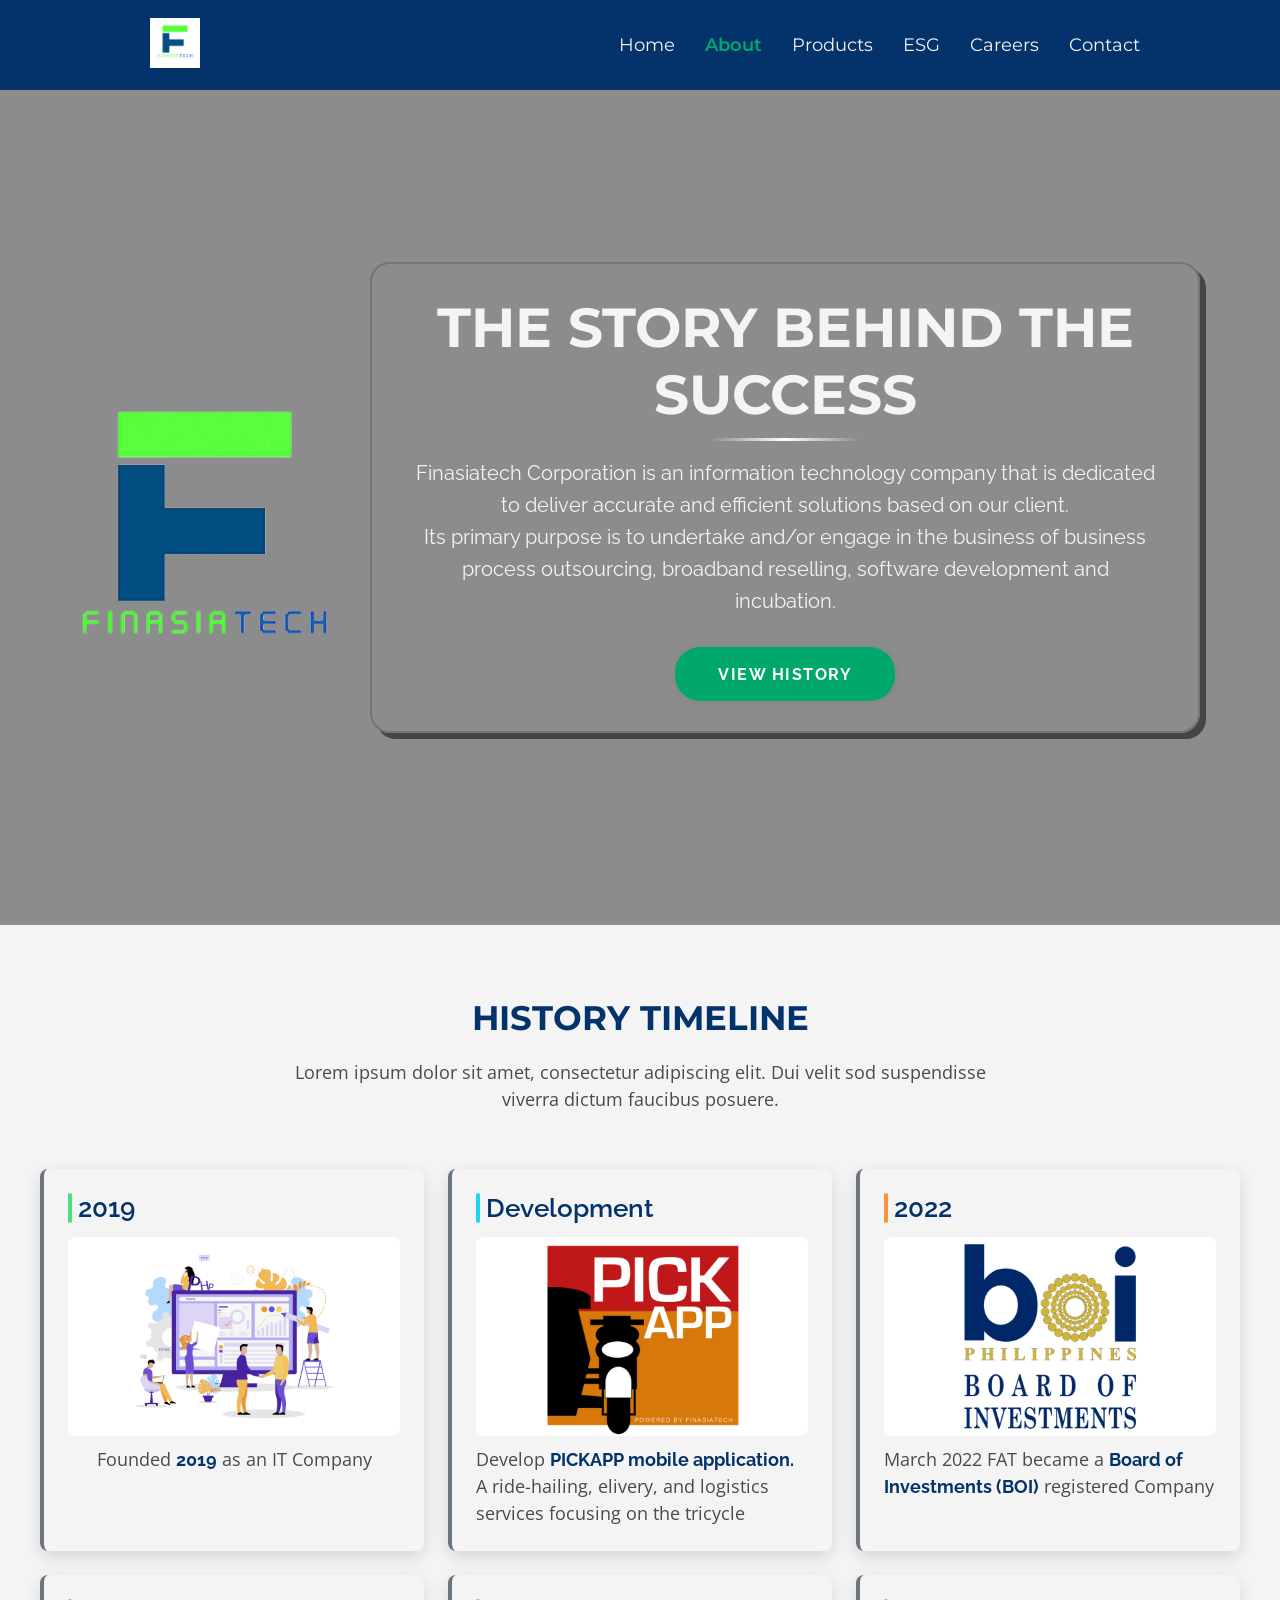
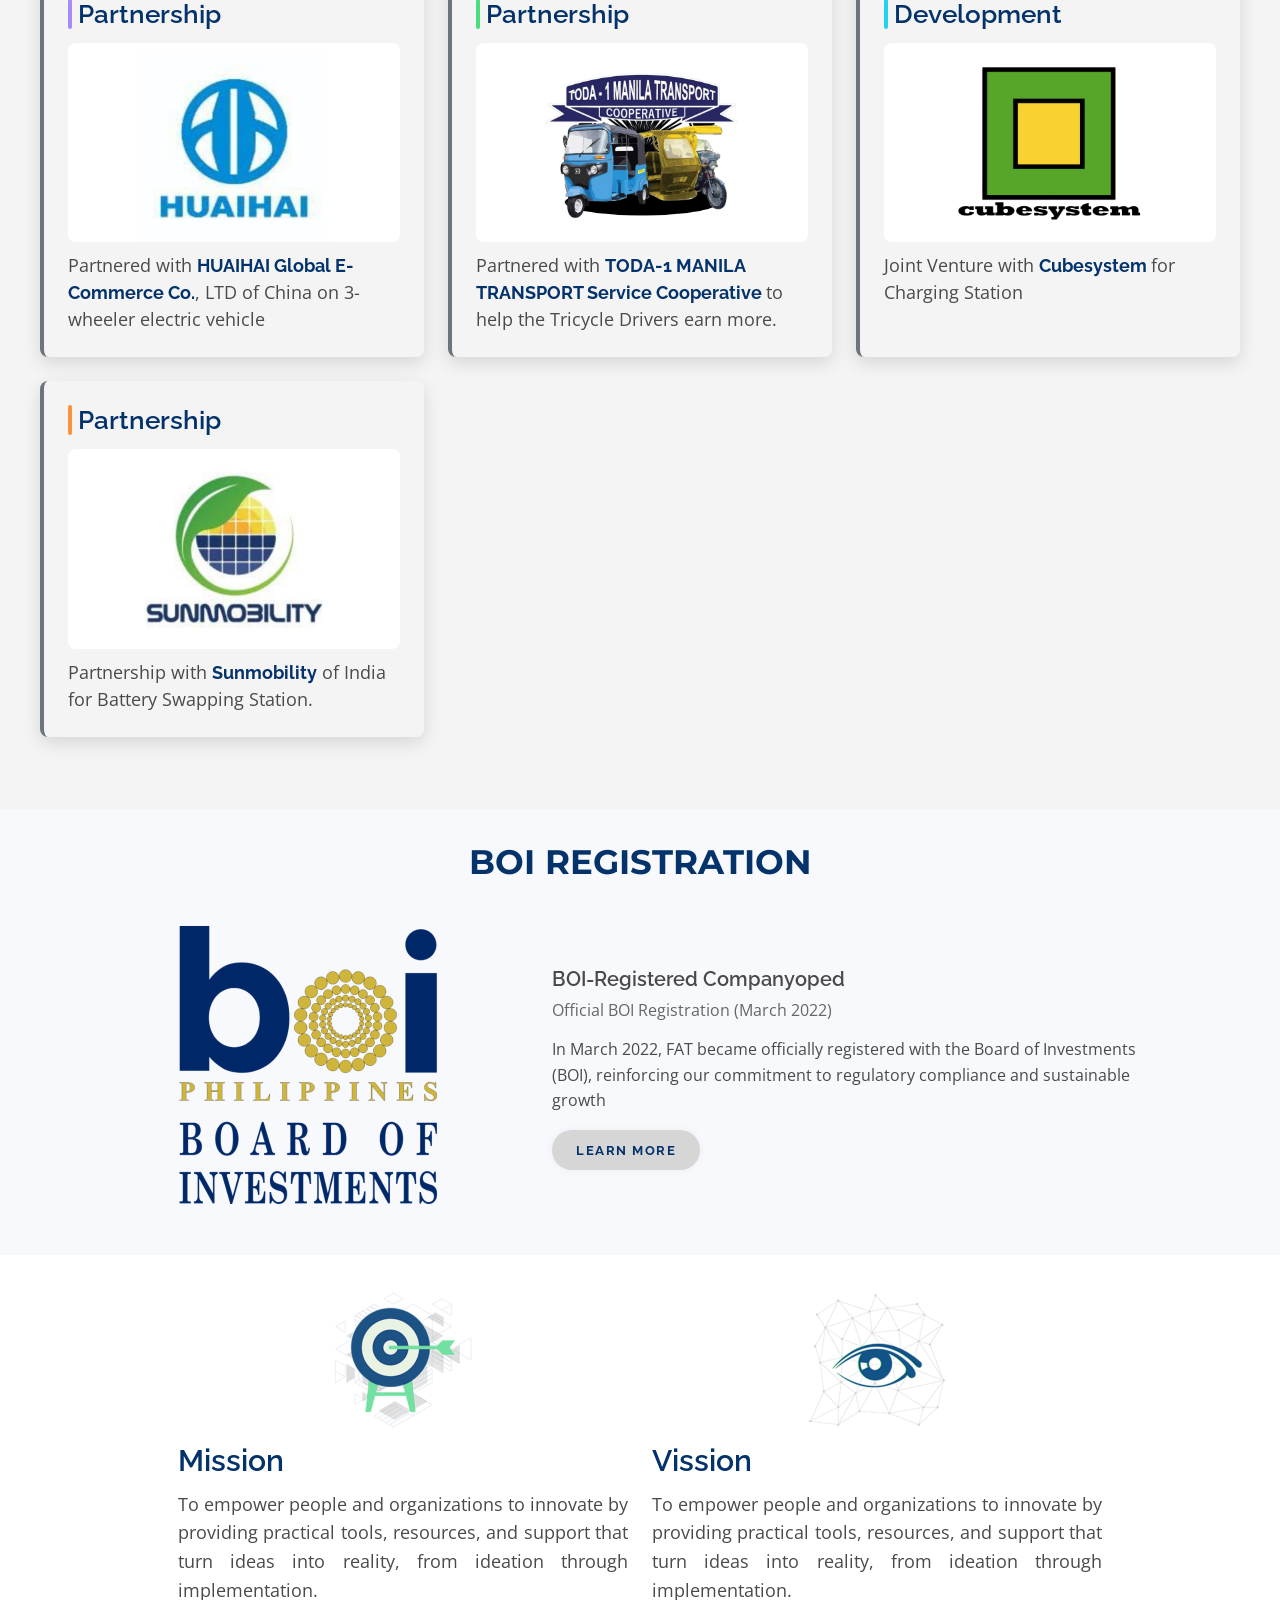
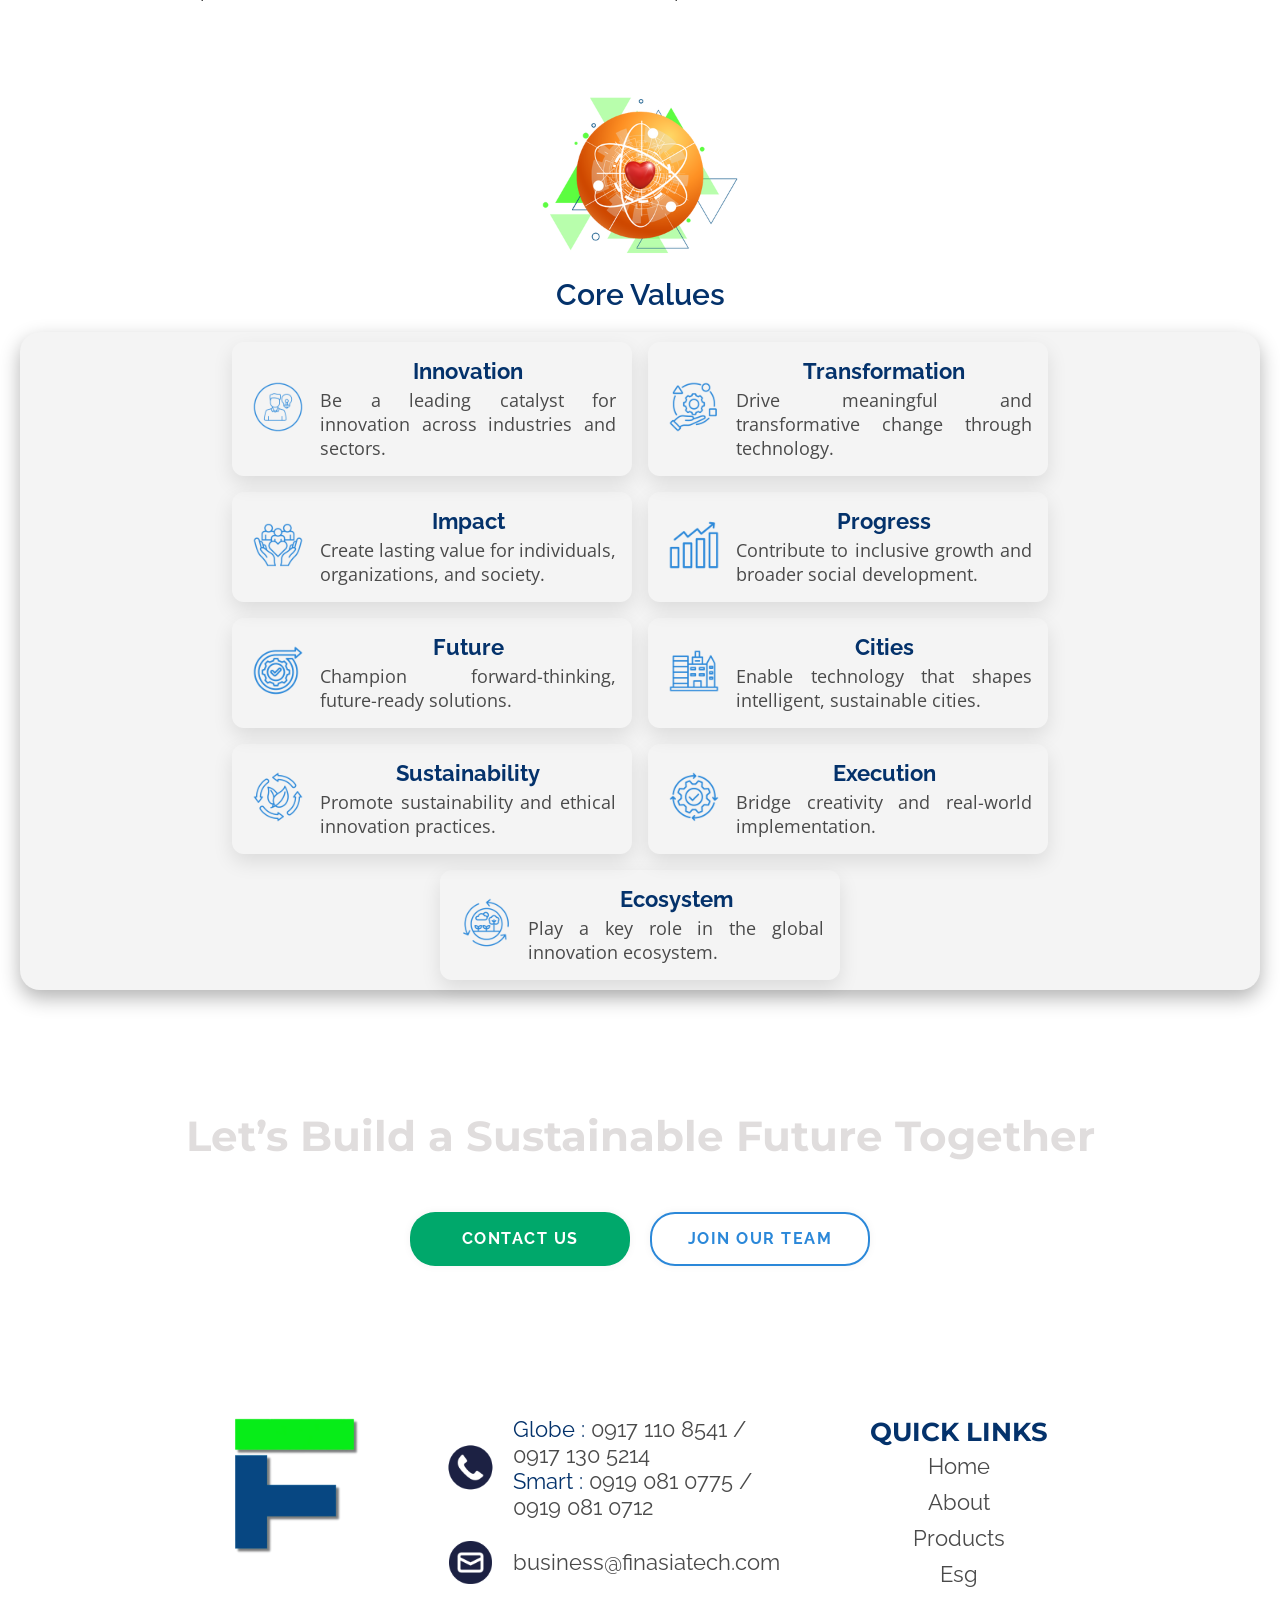
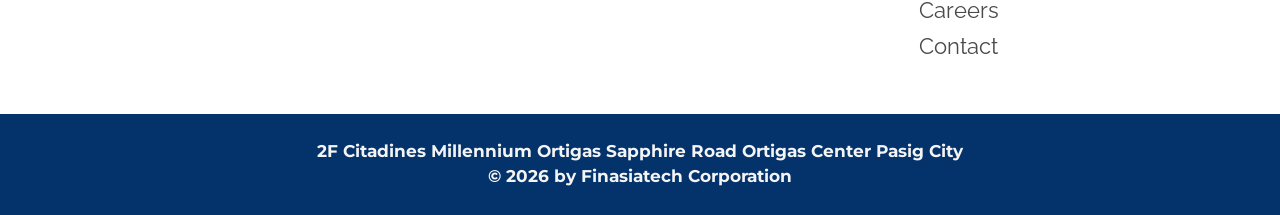
==== commit a421f6b2: "add code for contact page" ====
--- a/about.html
+++ b/about.html
@@ -108,17 +108,16 @@
       Its primary purpose is to undertake and/or engage in the business of business process outsourcing, broadband reselling, software development and incubation.
     </p>
 
-    <!-- Buttons now belong to the description -->
-    <div class="action-buttons">
-      <a href="esg.html">
-        <button class="green">View History</button>
-      </a>
-    </div>
+<div class="action-buttons">
+  <a href="#timeline">
+    <button class="green">View History</button>
+  </a>
+</div>
   </div>
 </section>
 
 
-<section class="timeline-section">
+<section class="timeline-section" id="timeline">
 
   <div class="header">
     <h1>HISTORY TIMELINE</h1>
@@ -759,6 +758,7 @@
 
 
 
+
 <section class="footer">
 
     <div class="future">
@@ -783,8 +783,8 @@
   <div class="contact-item">
     <img src="images/phone.png" alt="phone">
     <div class="contact-text">
-      <p><span class="sim-highlight">Globe : </span>0917 130 5214</p>
-      <p><span class="sim-highlight">Smart : </span>0919 081 0712 / <br> 0919 081 07755214</p>
+      <p><span class="sim-highlight">Globe : </span>0917 110 8541 /<br>0917 130 5214</p>
+      <p><span class="sim-highlight">Smart : </span>0919 081 0775 /<br>0919 081 0712</p>
     </div>
   </div>
 
@@ -800,10 +800,10 @@
 
          <div class="quick-links">
           <p>QUICK LINKS</p>
-          <a href="">Home</a>
-          <a href="">About</a>
-          <a href="">Products</a>
-          <a href="">Esg</a>
+          <a href="index.html">Home</a>
+          <a href="about.html">About</a>
+          <a href="products.html">Products</a>
+          <a href="esg.html">Esg</a>
           <a href="">Careers</a>
           <a href="">Contact</a>
         </div>
@@ -811,7 +811,7 @@
 </section>
  
 <footer>
-  <p>Ayala Technohub, Dillman Quezon City, Philippines.
+  <p>2F Citadines Millennium Ortigas Sapphire Road Ortigas Center Pasig City <br>
 © 2026 by Finasiatech Corporation</p>
 </footer>
 
--- a/css/styles.css
+++ b/css/styles.css
@@ -34,6 +34,10 @@
   margin: 0;
   padding: 0;
   box-sizing: border-box;
+}
+
+html {
+  scroll-behavior: smooth;
 }
 
 .action-buttons {
@@ -104,12 +108,10 @@
   background: #04326b;
   color: #f4f4f4;
  height: 70px;  
-  position: fixed;     /* Fixes it to the viewport */
-  top: 0;              /* Sticks it to the very top */
-  width: 100%;         /* Ensures the blue background spans the full width */
-  z-index: 1000;       /* Keeps it above other content, but below the hamburger */
-  border-bottom-left-radius: 20px;
-   border-bottom-right-radius: 20px;
+  position: fixed;     
+  top: 0;            
+  width: 100%;         
+  z-index: 1000;       
 
    
    
@@ -212,27 +214,27 @@
 =============================== */
 @media (min-width: 768px) {
 
-  /* Navbar layout */
+ 
   .navbar {
     padding: 15px 40px;
     justify-content: space-between;
      height: 90px;  
   }
 
-  /* Logo size */
+ 
   .navbar .logo img {
     height: 50px;
      margin-left: 100px;
   }
 
-  /* Hide hamburger */
+  
   .menu-toggle {
     display: none;
   }
 
-  /* Reset nav menu */
+ 
   #nav-menu {
-    position: static;      /* Remove fixed */
+    position: static;    
     width: auto;
     height: auto;
     background: transparent;
@@ -242,7 +244,7 @@
       margin-right: 100px;
   }
 
-  /* Horizontal menu */
+
   #nav-menu ul {
     flex-direction: row;
     gap: 30px;
@@ -261,23 +263,23 @@
 }
 }
 
-
 .hero {
-  position: relative; /* required for overlay */
+  position: relative; 
   display: flex;
   flex-direction: column; 
   justify-content: center; 
   align-items: center;    
-  text-align: center;     
-  min-height: 90vh;        
+  text-align: center;
+  margin-top: 70px;
+  min-height: calc(100vh - 70px);
   padding: 40px 20px;
   background-image: url('../images/hero-bg1.png');
   background-size: cover;      
   background-position: center; 
   background-repeat: no-repeat; 
-  background-attachment: fixed; /* fixed background */
+  background-attachment: fixed;
   gap: 20px;
-  overflow: hidden; /* keeps overlay inside */
+  overflow: hidden;
 }
 
 /* Overlay */
@@ -292,7 +294,7 @@
   z-index: 1;
 }
 
-/* Ensure hero content is above overlay */
+
 .hero-content {
   position: relative;
   z-index: 2;
@@ -318,7 +320,7 @@
 
 @media (min-width: 768px) {
 
-  /* Hero container */
+
   .hero {
     flex-direction: column;
     justify-content: center;
@@ -330,19 +332,18 @@
     background-size: cover;
   }
 
-  /* Hero main heading */
+
   .hero h1 {
     font-size: 60px;
     margin-bottom: 20px;
   }
 
-  /* Hero subheading */
+
   .hero h3 {
     font-size: 32px;
     margin-bottom: 30px;
   }
 
-  /* Buttons container */
   .action-buttons {
     flex-direction: row;
     gap: 20px;
@@ -350,7 +351,7 @@
     width: auto;
   }
 
-  /* Buttons */
+  
   .action-buttons button {
     font-size: 16px;
     width: 200px;
@@ -413,11 +414,11 @@
   background-position: center; 
   background-repeat: no-repeat; 
   display: flex;
-  flex-direction: column;  /* stack content vertically on mobile */
-  align-items: center;     /* center horizontally */
-  justify-content: center; /* center vertically if needed */
+  flex-direction: column; 
+  align-items: center;    
+  justify-content: center; 
   text-align: center;
-  gap: 20px;               /* spacing between image, text, button */
+  gap: 20px;              
   padding: 40px 20px;
     background-attachment: fixed; 
 }
@@ -464,7 +465,7 @@
 .save-the-world button:hover {
   transform: scale(1.05);
   letter-spacing: 3px;
-  background-color: #0066ff; /* aligned with blue theme, slightly brighter */
+  background-color: #0066ff; 
   color: #ffffff;
   box-shadow: rgb(0 102 255 / 40%) 0px 7px 29px 0px;
 }
@@ -476,39 +477,36 @@
 }
 
 .save-the-world button img {
-  width: 16px;   /* adjust size */
+  width: 16px;  
   height: 16px;
-  margin-left: 8px; /* spacing from text */
-  vertical-align: middle; /* aligns with text */
-}
-
-/* ============================
-   SAVE THE WORLD SECTION DESKTOP / LARGE SCREENS
-=============================== */
+  margin-left: 8px; 
+  vertical-align: middle; 
+}
+
 @media (min-width: 768px) {
   .save-the-world {
-    flex-direction: column;        /* stack vertically */
-    align-items: center;           /* center content horizontally */
-    text-align: center;            /* center text */
-    justify-content: center;       /* center vertically if needed */
-    padding: 60px 20px;            /* vertical padding, minimal left/right */
-    gap: 30px;                     /* spacing between image, text, button */
+    flex-direction: column;     
+    align-items: center;         
+    text-align: center;          
+    justify-content: center;     
+    padding: 60px 20px;           
+    gap: 30px;                    
   }
 
   .save-the-world img {
-    max-width: 80%;                /* scale image nicely on larger screens */
+    max-width: 80%;              
     height: auto;
   }
 
   .save-the-world p {
-    max-width: 700px;              /* limit text width for readability */
-    font-size: 18px;               /* bigger text for desktop */
-    margin: 0 auto;                /* center paragraph */
+    max-width: 700px;             
+    font-size: 18px;               
+    margin: 0 auto;                
     line-height: 1.8;
   }
 
   .save-the-world button {
-    font-size: 16px;               /* slightly bigger buttons */
+    font-size: 16px;              
     padding: 14px 28px;
   }
 }
@@ -543,7 +541,7 @@
   background: white;
   border-radius: 40px;
   padding: 20px;
-  width: 90%;             /* slightly wider on mobile */
+  width: 90%;           
   max-width: 400px;
   box-shadow: 0 6px 18px rgba(0, 0, 0, 0.12);
   text-align: center;
@@ -589,7 +587,7 @@
 .sp-card button:hover {
    transform: scale(1.05);
   letter-spacing: 3px;
-  background-color: #0066ff; /* aligned with blue theme, slightly brighter */
+  background-color: #0066ff; 
   color: #ffffff;
   box-shadow: rgb(0 102 255 / 40%) 0px 7px 29px 0px;
 
@@ -602,7 +600,7 @@
 }
 
 
-/* Tablet: 2 per row */
+
 @media (min-width: 768px) {
   .sp-card-container {
     flex-direction: row;
@@ -622,7 +620,7 @@
   }
 }
 
-/* Desktop: 1280px */
+
 @media (min-width: 1280px) {
   .sp-card-container {
     gap: 28px; 
@@ -631,7 +629,7 @@
   .sp-card {
     width: calc(50% - 25px);
     max-width: 320px;
-    min-height: 380px; /* consistent height */
+    min-height: 380px;
   }
 
   .solutions-product h2 {
@@ -640,7 +638,7 @@
   }
 }
 
-/* Extra-large desktop: 1440px+ */
+
 @media (min-width: 1440px) {
   .sp-card-container {
     gap: 32px; 
@@ -658,7 +656,7 @@
   }
 }
 
-/* Hover effect for cards */
+
 .sp-card:hover {
   transform: scale(1.05);
   box-shadow: 0 10px 28px rgba(0,0,0,0.18);
@@ -676,7 +674,7 @@
   background: #f4f4f4;
   padding: 40px 20px;
   
-  /* Add these to center the button */
+  
   display: flex;
   flex-direction: column;
   align-items: center; 
@@ -777,7 +775,7 @@
   }
 
   .impact-box {
-    width: calc(50% - 25px); /* 2 per row */
+    width: calc(50% - 25px); 
     max-width: 280px;
     padding: 25px;
   }
@@ -798,7 +796,7 @@
 
   .esg-impact button {
     font-size: 16px;
-    width: 200px;                  /* slightly bigger on desktop */
+    width: 200px;                 
     height: 50px;
     border-radius: 25px;
   }
@@ -817,7 +815,7 @@
   }
 
   .impact-box {
-    width: calc(33.33% - 30px); /* 3 per row */
+    width: calc(33.33% - 30px); 
     max-width: 300px;
     padding: 30px;
   }
@@ -838,7 +836,7 @@
 
   .esg-impact button {
     font-size: 16px;
-    width: 200px;                  /* slightly bigger on desktop */
+    width: 200px;                 
     height: 50px;
     border-radius: 25px;
   }
@@ -857,7 +855,7 @@
   }
 
   .impact-box {
-    width: calc(25% - 35px); /* 4 per row */
+    width: calc(25% - 35px); 
     max-width: 320px;
     padding: 35px;
   }
@@ -878,7 +876,7 @@
 
   .esg-impact button {
      font-size: 16px;
-    width: 200px;                  /* slightly bigger on desktop */
+    width: 200px;                 
     height: 50px;
     border-radius: 25px;
   }
@@ -905,7 +903,7 @@
 }
 
 .video-wrapper {
-  position: relative; /* This is the anchor */
+  position: relative;
   width: 100%;
   max-width: 900px;
   margin: 0 auto;
@@ -919,18 +917,16 @@
   display: block;
 }
 
-/* The Overlay Layer */
+
 .video-overlay {
   position: absolute;
   top: 0;
   left: 0;
   width: 100%;
   height: 100%;
-  
-  /* Semi-black tint so text is readable */
   background: rgba(0, 0, 0, 0.4); 
   
-  /* Centering the text inside the overlay */
+  
   display: flex;
   align-items: center; 
   justify-content: flex-start;
@@ -940,7 +936,7 @@
 
 .overlay-content {
   max-width: 600px;
-  color: white; /* White text looks best over video */
+  color: white; 
 }
 
 .video-subtext {
@@ -962,27 +958,24 @@
 }
 
 
-/* ============================
-   DESKTOP / LARGE SCREENS
-=============================== */
 @media (min-width: 768px) {
   .success-story {
     padding: 60px 40px;
   }
 
   .success-story h2 {
-    font-size: 42px;        /* bigger heading for tablet */
+    font-size: 42px;       
     text-align: left;
     margin-bottom: 35px;
   }
 
   .video-wrapper {
-    max-width: 1000px;      /* slightly wider video */
+    max-width: 1000px;     
     border-radius: 20px;
   }
 
   .video-overlay {
-    padding: 40px;           /* more space inside overlay */
+    padding: 40px;           
     justify-content: flex-start;
   }
 
@@ -991,17 +984,17 @@
   }
 
   .video-subtext {
-    font-size: 40px;         /* bigger subtitle */
+    font-size: 40px;       
     letter-spacing: 1.5px;
   }
 
   .video-description {
-    font-size: 20px;         /* bigger description */
+    font-size: 20px;       
     line-height: 1.6;
   }
 }
 
-/* Large Desktop / Extra-large screens */
+
 @media (min-width: 1280px) {
   .success-story {
     padding: 80px 100px;
@@ -1036,7 +1029,7 @@
   }
 }
 
-/* Extra-large screens / Ultra-wide */
+
 @media (min-width: 1600px) {
   .success-story {
     padding: 100px 150px;
@@ -1069,9 +1062,6 @@
     line-height: 2;
   }
 }
-
-
-
 
 
 
@@ -1097,31 +1087,27 @@
    color: #04326b;
 }
 
-
 .news-container {
   display: flex;
   flex-wrap: wrap;
   justify-content: center;
   gap: 20px;
- 
-}/* Card wrapper */
+}
+
 .innovation,
 .partners,
 .latest {
   display: flex;
   flex-direction: column;
-  flex: 1 1 320px;        /* responsive wrap */
+  flex: 1 1 320px;
   max-width: 380px;
   border-radius: 20px;
   overflow: hidden;
   background: #fff;
-
-  /* Proper box shadow */
   box-shadow: 0 8px 20px rgba(0, 0, 0, 0.15); 
   transition: transform 0.3s ease, box-shadow 0.3s ease;
 }
 
-/* Optional: subtle hover effect */
 .innovation:hover,
 .partners:hover,
 .latest:hover {
@@ -1129,16 +1115,13 @@
   box-shadow: 0 16px 30px rgba(0, 0, 0, 0.2);
 }
 
-
-/* Video wrapper */
 .video {
   position: relative;
   width: 100%;
-  aspect-ratio: 16 / 9;  /* video controls height */
+  aspect-ratio: 16 / 9;
   background: #000;
 }
 
-/* iframe fills video area */
 .video iframe {
   position: absolute;
   inset: 0;
@@ -1147,7 +1130,6 @@
   border: none;
 }
 
-/* Text area */
 .text {
   display: flex;
   justify-content: center;
@@ -1155,10 +1137,9 @@
   padding: 0 14px;
   min-height: 56px;
   background: #fff;
-  text-align: center; /* 🔑 THIS is the missing piece */
-}
-
-/* Title */
+  text-align: center;
+}
+
 .text h4 {
   margin: 0;
   font-size: 20px;
@@ -1168,17 +1149,13 @@
   font-family: 'Raleway', 'Open Sans', sans-serif;
 }
 
-
-/* ============================
-   DESKTOP / LARGE SCREENS
-=============================== */
 @media (min-width: 768px) {
   .news-insight {
     padding: 60px 40px;
   }
 
   .news-insight h2 {
-    font-size: 42px;       /* bigger heading */
+    font-size: 42px;
     margin-bottom: 35px;
   }
 
@@ -1186,7 +1163,6 @@
     gap: 25px;
   }
 
-  /* Increase card max-width for larger screens */
   .innovation,
   .partners,
   .latest {
@@ -1247,11 +1223,6 @@
     font-size: 26px;
   }
 }
-
-
-
-
-
 
 
 .our-partners {
@@ -1271,26 +1242,22 @@
    color: #04326b;
 }
 
-/* Slider container */
 .partners-slider {
   overflow: hidden;
   width: 100%;
-  cursor: grab; /* indicate swipe */
-}
-
-/* Track */
+  cursor: grab;
+}
+
 .partners-track {
   display: flex;
   gap: 40px;
   animation: scrollPartners 10s linear infinite;
 }
 
-/* Pause on hover */
 .partners-slider:hover .partners-track {
   animation-play-state: paused;
 }
 
-/* Logos */
 .partners-track img {
   height: 80px;
   object-fit: contain;
@@ -1298,13 +1265,11 @@
   transition: filter 0.3s ease, transform 0.3s ease;
 }
 
-/* Hover effect */
 .partners-track img:hover {
   filter: grayscale(0%);
   transform: scale(1.1);
 }
 
-/* Animation */
 @keyframes scrollPartners {
   0% {
     transform: translateX(0);
@@ -1314,25 +1279,22 @@
   }
 }
 
-/* ============================
-   DESKTOP / LARGE SCREENS
-=============================== */
 @media (min-width: 768px) {
   .our-partners {
     padding: 60px 40px;
   }
 
   .our-partners h2 {
-    font-size: 42px;       /* bigger heading */
+    font-size: 42px;
     margin-bottom: 35px;
   }
 
   .partners-track {
-    gap: 50px;             /* more space between logos */
+    gap: 50px;
   }
 
   .partners-track img {
-    height: 100px;         /* larger logos on tablet */
+    height: 100px;
   }
 }
 
@@ -1374,18 +1336,15 @@
   }
 }
 
-
-
-
 .footer{
-
   background-image: url('../images/footer-bg.png');
   background-size: cover;      
   background-position: center; 
   background-repeat: no-repeat; 
-}
+   background-attachment: fixed; 
+}
+
 .future{
-
   display: flex;
   flex-direction: column;
   justify-content: center;
@@ -1395,7 +1354,6 @@
   text-align: center;
 }
 
-
 .future h2{
   margin-bottom: 25px;
   font-family: 'Montserrat', 'Open Sans', sans-serif; 
@@ -1408,26 +1366,21 @@
    color: rgb(224, 221, 221);
 }
 
-
-
-
 .bottom-footer {
-
   display: flex;
   flex-direction: row;
-  justify-content: center; /* spreads the columns evenly */
-  align-items: stretch;          /* make all columns same height for vertical centering */
+  justify-content: center;
+  align-items: stretch;
   flex-wrap: wrap;
   padding: 20px;
-  min-height: 150px;             /* ensures footer has enough height */
-}
-
-/* Logo column */
+  min-height: 150px;
+}
+
 .logo-left {
   display: flex;           
   flex-direction: column;  
-  justify-content: center; /* vertical centering */
-  align-items: center;     /* horizontal centering */
+  justify-content: center;
+  align-items: center;
   height: 100%;            
 }
 
@@ -1436,30 +1389,27 @@
   width: auto;    
 }
 
-/* Center content inside each column, except contact-center */
 .bottom-footer > div:not(.contact-center) {
   display: flex;
   flex-direction: column;
-  align-items: center; /* horizontally center logo or quick links */
-  justify-content: center; /* vertically center column content */
+  align-items: center;
+  justify-content: center;
   text-align: center;
   margin: 10px;
 }
 
-/* Contact column */
 .contact-center {
   display: flex;
   flex-direction: column; 
-  align-items: flex-start; /* left-align all rows */
+  align-items: flex-start;
   gap: 10px;               
 }
 
-/* Each contact row: image + text */
 .contact-item {
   display: flex;
   flex-direction: row;
-  align-items: center; /* vertical center with text */
-  gap: 5px;            /* text close to image */
+  align-items: center;
+  gap: 5px;
   margin-left: 10px;
 }
 
@@ -1475,20 +1425,20 @@
 }
 
 .contact-text p {
-  margin: 0 10px;         
-  color: #4a4a4a;    
+  margin: 0 10px;
+  color: #4a4a4a;
 }
 
 .contact-text .sim-highlight {
-  color: #04326b;     
+  color: #04326b;
 }
 
 .quick-links p{
   margin: 0 10px; 
-   font-family: 'Montserrat', 'Open Sans', sans-serif; 
+  font-family: 'Montserrat', 'Open Sans', sans-serif; 
   font-size: 22px;
   color: #04326b;
- font-weight: bold;
+  font-weight: bold;
 }
 
 .quick-links a{
@@ -1496,22 +1446,26 @@
   font-size: 18px;
   color: #4a4a4a;
   padding: 2px;
+  text-decoration: none;
 }
 
 footer {
-   font-family: 'Montserrat', 'Open Sans', sans-serif; 
-    background: black;
-  color: white;           /* text color */
-  text-align: center;     /* centers the text horizontally */
-  padding: 10px 10px;        /* spacing top and bottom */
-  font-size: 14px;        /* optional: smaller text */
-  height: 50px;
-}
-/* ============================
-   FUTURE + FOOTER - RESPONSIVE SIZES
-=============================== */
-
-/* Medium screens - tablet (768px) */
+  font-family: 'Montserrat', 'Open Sans', sans-serif;
+  background: #04326b;
+  text-align: center;
+  padding: 15px 20px;
+  font-size: 14px;
+  line-height: 1.5;
+  width: 100%;
+  box-sizing: border-box;   
+}
+
+footer p {
+  font-weight: bold;
+  margin: 0;
+  color: #f4f4f4;
+}
+
 @media (min-width: 768px) {
   .future {
     padding: 80px 60px;
@@ -1527,6 +1481,8 @@
     padding: 40px 60px;
     gap: 40px;
     min-height: 180px;
+    max-width: 1400px;
+    margin: 0 auto;
   }
 
   .logo-left img {
@@ -1559,13 +1515,12 @@
     padding: 4px 2px;
   }
 
-  footer {
+ footer {
     font-size: 16px;
     padding: 20px 60px;
   }
 }
 
-/* Large screens - desktop (1280px) */
 @media (min-width: 1280px) {
   .future {
     padding: 100px 80px;
@@ -1580,6 +1535,8 @@
     padding: 50px 80px;
     gap: 50px;
     min-height: 200px;
+    max-width: 1500px;
+    margin: 0 auto;
   }
 
   .logo-left img {
@@ -1604,13 +1561,12 @@
     padding: 5px 3px;
   }
 
-  footer {
+   footer {
     font-size: 17px;
     padding: 25px 80px;
   }
 }
 
-/* Extra large screens - large desktop (1600px) */
 @media (min-width: 1600px) {
   .future {
     padding: 120px 100px;
@@ -1625,6 +1581,8 @@
     padding: 60px 100px;
     gap: 60px;
     min-height: 220px;
+    max-width: 1600px;
+    margin: 0 auto;
   }
 
   .logo-left img {
@@ -1649,30 +1607,25 @@
     padding: 6px 4px;
   }
 
-  footer {
+   footer {
     font-size: 18px;
     padding: 30px 100px;
   }
 }
-
-
-
 .hero-about {
+  position: relative;
+  overflow: hidden;
   display: flex;
   flex-wrap: wrap;
   justify-content: center;
   align-items: center;
   gap: 16px;
-  min-height: 90vh;
-  padding: 40px 20px;
+  min-height: calc(100vh - 70px);
+  margin-top: 70px;
+  padding: 20px;
   text-align: center;
-
-  /* ADDED */
-  position: relative;
-  overflow: hidden;
-}
-
-/* VIDEO BACKGROUND – FULL HERO SECTION */
+}
+
 .hero-bg-video {
   position: absolute;
   top: 50%;
@@ -1684,7 +1637,6 @@
   z-index: -2;
 }
 
-/* DARK OVERLAY FOR READABILITY */
 .hero-about::before {
   content: "";
   position: absolute;
@@ -1693,13 +1645,11 @@
   z-index: -1;
 }
 
-/* KEEP CONTENT ABOVE VIDEO */
 .hero-about > div {
   position: relative;
   z-index: 1;
 }
 
-/* Logo */
 .about-hero-logo {
   flex: 0 1 120px;
   display: flex;
@@ -1713,7 +1663,6 @@
   margin-top: 50px;
 }
 
-/* Description */
 .about-hero-description {
   padding: 10px;
   flex: 1 1 320px;
@@ -1728,12 +1677,7 @@
   margin: 0 auto 16px auto;
   border: none;
   border-radius: 10px;
-  background: linear-gradient(
-    to right,
-    transparent,
-    #ffffff,
-    transparent
-  );
+  background: linear-gradient(to right, transparent, #ffffff, transparent);
 }
 
 .about-hero-description h1 {
@@ -1751,14 +1695,9 @@
   margin-bottom: 10px;
 }
 
-
-
-/* ============================
-   TABLET / LARGE SCREENS
-=============================== */
 @media (min-width: 768px) {
   .hero-about {
-    flex-direction: row;          /* logo left, description right */
+    flex-direction: row;
     justify-content: center;
     align-items: center;
     min-height: 95vh;
@@ -1791,9 +1730,6 @@
   }
 }
 
-/* ============================
-   DESKTOP / EXTRA LARGE
-=============================== */
 @media (min-width: 1280px) {
   .hero-about {
     padding: 80px 80px;
@@ -1815,13 +1751,10 @@
 
   .about-hero-description p {
     font-size: 20px;
-     margin: 0;
-  }
-}
-
-/* ============================
-   ULTRA LARGE SCREENS
-=============================== */
+    margin: 0;
+  }
+}
+
 @media (min-width: 1600px) {
   .hero-about {
     padding: 100px 120px;
@@ -1843,23 +1776,16 @@
 
   .about-hero-description p {
     font-size: 22px;
-     margin: 0;
-  }
-}
-
-
-
-/* =========================
-   SECTION (mobile-first)
-========================= */
+    margin: 0;
+  }
+}
+
+
 .timeline-section {
   background: #f4f4f4;
   padding: 40px 16px;
 }
 
-/* =========================
-   HEADER
-========================= */
 .timeline-section .header {
   text-align: center;
   margin-bottom: 32px;
@@ -1881,18 +1807,12 @@
   margin: 0 auto;
 }
 
-/* =========================
-   GRID LAYOUT (mobile-first)
-========================= */
 .timeline-container {
   display: grid;
   grid-template-columns: 1fr;
   gap: 20px;
 }
 
-/* =========================
-   TIMELINE CARD
-========================= */
 .timeline-item {
   padding: 16px;
   border-radius: 8px;
@@ -1900,12 +1820,9 @@
   box-shadow: 0 6px 18px rgba(0, 0, 0, 0.12);
   display: flex;
   flex-direction: column;
-  align-items: center; /* center content horizontally */
-}
-
-/* =========================
-   DATE HEADER
-========================= */
+  align-items: center;
+}
+
 .date-header {
   padding-left: 10px;
   margin-bottom: 12px;
@@ -1914,7 +1831,7 @@
   color: #04326b;
   font-size: 20px;
   font-weight: 600;
-  align-self: flex-start; /* keep date left-aligned */
+  align-self: flex-start;
 }
 
 .date-header::before {
@@ -1928,19 +1845,16 @@
   border-radius: 2px;
 }
 
-/* =========================
-   IMAGE
-========================= */
 .image-box {
   width: 100%;
-  max-width: 400px;       /* optional: prevent extremely wide images */
+  max-width: 400px;
   border-radius: 8px;
   background-color: #ffffff;
   overflow: hidden;
   aspect-ratio: 15 / 9;
   margin-bottom: 10px;
   display: block;
-  margin-left: auto;      /* center horizontally */
+  margin-left: auto;
   margin-right: auto;
 }
 
@@ -1948,13 +1862,10 @@
   width: 100%;
   height: 100%;
   object-fit: contain;
-  object-position: center; /* ensure image is centered in box */
+  object-position: center;
   display: block;
 }
 
-/* =========================
-   DESCRIPTION
-========================= */
 .timeline-item .timeline-description {
   font-family: 'Open Sans', sans-serif;
   font-size: 15px;
@@ -1968,9 +1879,6 @@
   color: #04326b;
 }
 
-/* =========================
-   ACCENT COLORS
-========================= */
 .timeline-item:nth-child(1)  .date-header::before { background-color: #4ade80; }
 .timeline-item:nth-child(2)  .date-header::before { background-color: #22d3ee; }
 .timeline-item:nth-child(3)  .date-header::before { background-color: #fb923c; }
@@ -1979,10 +1887,7 @@
 .timeline-item:nth-child(6)  .date-header::before { background-color: #22d3ee; }
 .timeline-item:nth-child(7)  .date-header::before { background-color: #fb923c; }
 
-
-
 @media (min-width: 768px) {
-
   .timeline-section {
     padding: 56px 24px;
   }
@@ -2005,8 +1910,7 @@
     display: grid;
     grid-template-columns: repeat(3, 1fr);
     gap: 20px;
-    justify-content: center; /* centers the last row if not full */
-    
+    justify-content: center;
   }
 
   .timeline-item {
@@ -2018,19 +1922,12 @@
     margin-bottom: 14px;
   }
 
-  .image-box {
-    margin-bottom: 14px;
-  }
-
   .timeline-item .timeline-description {
     font-size: 16px;
-    line-height: 1.6;
-  }
-
+  }
 }
 
 @media (min-width: 1280px) {
-
   .timeline-section {
     padding: 72px 32px;
   }
@@ -2044,6 +1941,7 @@
   }
 
   .timeline-section .header p {
+    font-size: 18px;
     max-width: 720px;
   }
 
@@ -2060,18 +1958,29 @@
   }
 
   .date-header {
-    font-size: 24px;
+    font-size: 26px;
+  }
+
+  .timeline-item .timeline-description {
+    font-size: 18px;
   }
 }
 
 @media (min-width: 1600px) {
-
   .timeline-section {
     padding: 80px 40px;
   }
 
+  .timeline-section .header h1 {
+    font-size: 38px;
+  }
+
+  .timeline-section .header p {
+    font-size: 20px;
+    max-width: 800px;
+  }
+
   .timeline-container {
-    display: grid;
     grid-template-columns: repeat(4, 1fr);
     max-width: 1400px;
     gap: 28px;
@@ -2081,25 +1990,20 @@
     padding: 28px;
   }
 
-  .timeline-section .header h1 {
-    font-size: 38px;
-  }
-
-  .timeline-section .header p {
-    font-size: 17px;
-    max-width: 800px;
-  }
-}
-
-
-
-/* BOI SECTION */
+  .date-header {
+    font-size: 28px;
+  }
+
+  .timeline-item .timeline-description {
+    font-size: 20px;
+  }
+}
+
 .boi-section {
-  padding: 32px 16px; /* consistent 8px rhythm */
+  padding: 32px 16px;
   background-color: #f7f9fc;
 }
 
-/* HEADER */
 .boi-header {
   text-align: center;
   margin-bottom: 32px;
@@ -2112,7 +2016,6 @@
   color: #04326b;
 }
 
-/* CONTAINER – MOBILE FIRST */
 .boi-container {
   display: flex;
   flex-direction: column;
@@ -2122,9 +2025,8 @@
   margin: 0 auto;
 }
 
-/* IMAGE */
 .boi-image-container {
-  margin-bottom: 8px; /* subtle breathing room */
+  margin-bottom: 8px;
 }
 
 .boi-image-container img {
@@ -2133,7 +2035,6 @@
   height: auto;
 }
 
-/* TEXT */
 .boi-description {
   text-align: center;
   max-width: 600px;
@@ -2163,9 +2064,8 @@
   line-height: 1.6;
 }
 
-/* BUTTON */
 .boi-button button {
-  background: #d6d6d6; /* improved contrast */
+  background: #d6d6d6;
   color: #04326b;
   border: none;
   padding: 12px 24px;
@@ -2192,7 +2092,6 @@
   outline-offset: 3px;
 }
 
-
 @media (min-width: 768px) {
   .boi-container {
     flex-direction: row;
@@ -2214,9 +2113,8 @@
     text-align: left;
   }
 
-  /* TYPOGRAPHY — MATCH TIMELINE */
   .boi-header h2 {
-    font-size: 30px; /* timeline h1 @ 768 */
+    font-size: 30px;
     margin-bottom: 20px;
   }
 
@@ -2225,6 +2123,7 @@
     font-size: 16px;
   }
 }
+
 @media (min-width: 1280px) {
   .boi-container {
     gap: 64px;
@@ -2242,9 +2141,8 @@
     flex: 0 0 600px;
   }
 
-  /* TYPOGRAPHY — MATCH TIMELINE */
   .boi-header h2 {
-    font-size: 34px; /* timeline h1 @ 1280 */
+    font-size: 34px;
   }
 
   .boi-description-header p,
@@ -2254,7 +2152,6 @@
   }
 }
 
-
 @media (min-width: 1600px) {
   .boi-container {
     max-width: 1400px;
@@ -2269,9 +2166,8 @@
     flex: 0 0 680px;
   }
 
-  /* TYPOGRAPHY — MATCH TIMELINE */
   .boi-header h2 {
-    font-size: 38px; /* timeline h1 @ 1600 */
+    font-size: 38px;
   }
 
   .boi-description-header p,
@@ -2473,109 +2369,92 @@
 
 
 
-
-
-
 .mission-vission-container {
-   background-image: url('../images/mi-vis-bg.png');
+  background-image: url('../images/mi-vis-bg.png');
   background-position: center;
   background-repeat: no-repeat;
-  background-size: cover;       /* makes it cover the whole section */
-  background-attachment: fixed; /* keeps it fixed while scrolling */
-
-  display: flex;
-  flex-direction: row;    /* row for wrapping on larger screens */
-  flex-wrap: wrap;        /* allows blocks to wrap on smaller screens */
+  background-size: cover;
+  background-attachment: fixed;
+  display: flex;
+  flex-direction: row;
+  flex-wrap: wrap;
   gap: 24px;
   padding: 30px;
-  justify-content: center; /* center items horizontally when wrapping */
-}
-
-/* Mission & Vision blocks */
+  justify-content: center;
+}
+
 .mission-left, .vission-right {
   display: flex;
   flex-direction: column;
-  align-items: flex-start;  /* text left-aligned */
+  align-items: flex-start;
   text-align: left;
   gap: 12px;
-
-  flex: 1 1 300px;   /* grow, shrink, base width */
+  flex: 1 1 300px;
   max-width: 450px;
 }
 
-/* Image + title container */
 .mission-image-container, .visson-image-container {
   display: flex;
   flex-direction: column;
-  align-items: center;  /* IMAGE centered */
+  align-items: center;
   gap: 8px;
   width: 100%;
 }
 
-/* Title */
 .mission-image-container h4,
 .visson-image-container h4 {
   font-family: 'Raleway', 'Open Sans', sans-serif;
   color: #04326b;
   margin: 0;
-  text-align: left;     /* title aligned left */
+  text-align: left;
   font-size: 22px;
   font-weight: 600;
-  width: 100%;          /* take full width for left alignment */
-}
-
-/* Image */
+  width: 100%;
+}
+
 .mission-image-container img,
 .visson-image-container img {
   width: 150px;
   height: auto;
 }
 
-/* Description */
 .mission-description p, .vission-description p {
   line-height: 1.6;
   margin: 0;
-  text-align: justify;  /* paragraph justified */
+  text-align: justify;
   font-family: 'Open Sans', sans-serif;
   font-size: 16px;
   color: #4a4a4a;
 }
 
-
-
-
-.core-values{
-   background-image: url('../images/mi-vis-bg.png');
-    background-position: center;
+.core-values {
+  background-image: url('../images/mi-vis-bg.png');
+  background-position: center;
   background-repeat: no-repeat;
-  background-size: cover;       /* makes it cover the whole section */
-  background-attachment: fixed; /* keeps it fixed while scrolling */
+  background-size: cover;
+  background-attachment: fixed;
   display: flex;
   flex-direction: column;
   align-items: center;
- text-align: center;
- padding: 20px;
- gap: 20px;
-
-}
-
-
-.core-values-icon img{
- height: 200px;
+  text-align: center;
+  padding: 20px;
+  gap: 20px;
+}
+
+.core-values-icon img {
+  height: 200px;
   width: auto;
-
-}
-.core-values-icon h4{
+}
+
+.core-values-icon h4 {
   font-family: 'Raleway', 'Open Sans', sans-serif;
   color: #04326b;
   font-size: 22px;
   font-weight: 600;
-  width: 100%;          /* take full width for left alignment */
-}
-
-
-
-.core-values-table{
+  width: 100%;
+}
+
+.core-values-table {
   background: #f4f4f4;
   border-radius: 20px;
   display: flex;
@@ -2586,43 +2465,39 @@
   max-width: 1300px;
   justify-content: center;
   padding: 10px;
-   box-shadow: 0 8px 20px rgba(0,0,0,0.3);
-}
-
-/* Individual cards */
+  box-shadow: 0 8px 20px rgba(0,0,0,0.3);
+}
+
 .core-values-card {
   display: flex;
-  flex-direction: row;    
+  flex-direction: row;
   align-items: center;
   gap: 12px;
-
   padding: 16px;
   border-radius: 12px;
   box-shadow: 0 8px 20px rgba(0,0,0,0.1);
   max-width: 400px;
   transition: transform 0.3s ease, box-shadow 0.3s ease; 
 }
-/* Hover effect: zoom */
+
 .core-values-card:hover {
   transform: scale(1.05); 
   box-shadow: 0 16px 30px rgba(0,0,0,0.25); 
 }
 
-/* Card Image */
 .core-image-icon img {
-  width: 60px;   /* fixed width */
-  height: auto;  /* maintain aspect ratio */
+  width: 60px;
+  height: auto;
   border-radius: 8px;
   object-fit: cover;
-  flex-shrink: 0; /* prevents image from shrinking */
-}
-
-/* Card Text */
+  flex-shrink: 0;
+}
+
 .core-text {
   display: flex;
   flex-direction: column;
   justify-content: center;
-  flex: 1; /* take remaining space */
+  flex: 1;
 }
 
 .core-text h3 {
@@ -2640,109 +2515,167 @@
   text-align: justify;  
 }
 
-
-/* ============================
-   PROJECTS HERO / PRODUCTS
-=============================== */
+@media (min-width: 768px) {
+  .mission-image-container h4,
+  .visson-image-container h4 {
+    font-size: 26px;
+  }
+
+  .mission-description p,
+  .vission-description p {
+    font-size: 16px;
+  }
+
+  .core-values-icon h4 {
+    font-size: 26px;
+  }
+
+  .core-text h3 {
+    font-size: 18px;
+  }
+
+  .core-text p {
+    font-size: 16px;
+  }
+}
+
+@media (min-width: 1280px) {
+  .mission-image-container h4,
+  .visson-image-container h4 {
+    font-size: 30px;
+  }
+
+  .mission-description p,
+  .vission-description p {
+    font-size: 18px;
+    margin-bottom: 18px;
+  }
+
+  .core-values-icon h4 {
+    font-size: 30px;
+  }
+
+  .core-text h3 {
+    font-size: 22px;
+  }
+
+  .core-text p {
+    font-size: 18px;
+  }
+}
+
+@media (min-width: 1600px) {
+  .mission-image-container h4,
+  .visson-image-container h4 {
+    font-size: 34px;
+  }
+
+  .mission-description p,
+  .vission-description p {
+    font-size: 20px;
+    margin-bottom: 20px;
+  }
+
+  .core-values-icon h4 {
+    font-size: 34px;
+  }
+
+  .core-text h3 {
+    font-size: 26px;
+  }
+
+  .core-text p {
+    font-size: 20px;
+  }
+}
+
+
+
 .projects-hero {
-    min-height: 100vh;        
-    padding: 120px 20px 60px 20px; /* more bottom padding for spacing */
-    background-color: #f4f4f4;
-    box-sizing: border-box;
+  margin-top: 70px;
+  min-height: calc(100vh - 70px);
+  padding: 40px 20px 60px;
+  background-color: #f4f4f4;
 }
 
 .projects-hero h1 {
-    text-align: center;
-    letter-spacing: 1px;
-    font-family: 'Montserrat', 'Open Sans', sans-serif; 
-    font-size: 32px;
-    margin-bottom: 20px;
-    color: #04326b;
+  text-align: center;
+  letter-spacing: 1px;
+  font-family: 'Montserrat', 'Open Sans', sans-serif;
+  font-size: 32px;
+  margin-bottom: 20px;
+  color: #04326b;
 }
 
 .projects-hero p {
-    text-align: center;
-    font-size: 16px;
-    margin-bottom: 30px;
-    color: #4a4a4a;
-    font-family: 'Raleway', 'Open Sans', sans-serif;
-    line-height: 1.6;
-}
-
-/* ============================
-   PRODUCTS GRID
-=============================== */
+  text-align: center;
+  font-size: 16px;
+  margin-bottom: 30px;
+  color: #4a4a4a;
+  font-family: 'Raleway', 'Open Sans', sans-serif;
+  line-height: 1.6;
+}
+
 .products-container {
-    display: grid;
-    grid-template-columns: 1fr; /* stack on mobile */
-    gap: 16px;
-    padding: 0 10px; /* spacing from edges */
-    max-width: 100%; /* default full width */
-    margin: 0 auto;
-}
-
-/* CARD */
+  display: grid;
+  grid-template-columns: 1fr;
+  gap: 16px;
+  padding: 0 10px;
+  max-width: 100%;
+  margin: 0 auto;
+}
+
 .products-container > div {
-    background-color: #ffffff;
-    border-radius: 14px;
-    padding: 16px;
-    box-shadow: 0 6px 18px rgba(0, 0, 0, 0.06);
-    display: flex;
-    flex-direction: column;
-}
-
-/* IMAGE CONTAINER */
+  background-color: #ffffff;
+  border-radius: 14px;
+  padding: 16px;
+  box-shadow: 0 6px 18px rgba(0, 0, 0, 0.06);
+  display: flex;
+  flex-direction: column;
+}
+
 .products-image-container {
-    display: flex;
-    gap: 8px;
-    padding: 10px;
-    margin-bottom: 12px;
-    border-radius: 10px;
-    background-color: #edf5fb;
-    justify-content: space-between;
-}
-
-/* 2nd & 4th card image container background */
+  display: flex;
+  gap: 8px;
+  padding: 10px;
+  margin-bottom: 12px;
+  border-radius: 10px;
+  background-color: #edf5fb;
+  justify-content: space-between;
+}
+
 .products-container > div:nth-child(2) .products-image-container,
 .products-container > div:nth-child(4) .products-image-container {
-    background-color: #effff2;
-}
-
-/* IMAGES INSIDE */
+  background-color: #effff2;
+}
+
 .products-image-container img {
-    flex: 1 1 30%;
-    max-width: 32%;
-    border-radius: 6px;
-    object-fit: cover;
-}
-
-/* CARD TITLE */
+  flex: 1 1 30%;
+  max-width: 32%;
+  border-radius: 6px;
+  object-fit: cover;
+}
+
 .products-container > div h4 {
-    font-size: 20px;
-    color: #04326b;
-    font-family: 'Raleway', 'Open Sans', sans-serif;
-    text-align: center;
-    margin: 0 auto 10px auto;
-}
-
-/* OVERVIEW TEXT */
+  font-size: 20px;
+  color: #04326b;
+  font-family: 'Raleway', 'Open Sans', sans-serif;
+  text-align: center;
+  margin: 0 auto 10px auto;
+}
+
 .products-container div p {
-    font-size: 16px;
-    color: #4a4a4a;
-    line-height: 1.6;
-    margin-top: 10px;
-    font-family: 'Open Sans', sans-serif;
-    text-align: center;
-}
-
-/* ============================
-   RESPONSIVE LAYOUT
-=============================== */
-
-/* Tablet: 768px */
+  font-size: 16px;
+  color: #4a4a4a;
+  line-height: 1.6;
+  margin-top: 10px;
+  font-family: 'Open Sans', sans-serif;
+  text-align: center;
+}
+
 @media (min-width: 768px) {
   .products-container {
-    max-width: 1000px; /* prevent stretching */
+    max-width: 1000px;
     margin: 0 auto;
     grid-template-columns: repeat(2, 1fr);
     gap: 24px;
@@ -2776,7 +2709,6 @@
   }
 }
 
-/* Desktop: 1280px */
 @media (min-width: 1280px) {
   .products-container {
     max-width: 1200px;
@@ -2809,7 +2741,6 @@
   }
 }
 
-/* Ultra Large Desktop: 1600px */
 @media (min-width: 1600px) {
   .products-container {
     max-width: 1400px;
@@ -2842,9 +2773,6 @@
   }
 }
 
-/* ============================
-   HOVER EFFECTS
-=============================== */
 @media (hover: hover) and (pointer: fine) {
   .products-container > div {
     transition: transform 0.3s ease, box-shadow 0.3s ease;
@@ -2882,27 +2810,20 @@
 
 
 
-
-
-
-/* ==============================
-   WHAT'S NEW SECTION
-============================== */
 .what-is-new {
- background-image: url('../images/leadership-profiles-bg.png');
+  background-image: url('../images/leadership-profiles-bg.png');
   background-position: center;
   background-repeat: no-repeat;
-  background-size: cover;       /* makes it cover the whole section */
-  background-attachment: fixed; /* keeps it fixed while scrolling */
+  background-size: cover;
+  background-attachment: fixed;
   display: flex;
   flex-direction: column;
   text-align: center;
-  padding: 40px 20px; /* more top-bottom padding for breathing space */
-  
+  padding: 40px 20px;
 }
 
 .what-is-new h2 {
-  font-family: 'Montserrat', 'Open Sans', sans-serif; 
+  font-family: 'Montserrat', 'Open Sans', sans-serif;
   font-size: 32px;
   color: #04326b;
   margin-bottom: 20px;
@@ -2910,60 +2831,50 @@
 
 .what-is-new p {
   font-size: 16px;
-  margin-bottom: 30px; /* slightly bigger space after paragraph */
+  margin-bottom: 30px;
   color: #4a4a4a;
-  font-family: 'Open Sans', sans-serif; 
+  font-family: 'Open Sans', sans-serif;
   line-height: 1.6;
 }
 
-/* ==============================
-   HI-GO WRAPPER
-============================== */
 .hi-go-wrapper {
   display: flex;
   justify-content: center;
-  padding: 0 20px; /* spacing from edges */
-}
-
-/* ==============================
-   HI-GO CARD
-============================== */
+  padding: 0 20px;
+}
+
 .hi-go {
   position: relative;
   display: flex;
-  flex-direction: column; 
-  align-items: stretch;   
+  flex-direction: column;
+  align-items: stretch;
   gap: 20px;
   background: #f4f4f4;
-  padding: 0; 
+  padding: 0;
   overflow: hidden;
   border-radius: 20px;
-  width: 100%; 
-  max-width: 1500px;  /* limits card width on large screens */
-  margin: 0 auto;     /* center the card */
-  box-shadow: 0 8px 24px rgba(0, 0, 0, 0.12); /* subtle shadow */
-  transition: transform 0.3s ease, box-shadow 0.3s ease; /* smooth hover effect */
-}
-
-/* Overlay */
+  width: 100%;
+  max-width: 1500px;
+  margin: 0 auto;
+  box-shadow: 0 8px 24px rgba(0, 0, 0, 0.12);
+  transition: transform 0.3s ease, box-shadow 0.3s ease;
+}
+
 .hi-go::before {
   content: "";
   position: absolute;
   left: 0;
   bottom: 0;
-  width: 100%;       
-  height: 80%;    
+  width: 100%;
+  height: 80%;
   background: #00344f;
   z-index: 0;
-  border-bottom-left-radius: 20px;  
+  border-bottom-left-radius: 20px;
   border-bottom-right-radius: 20px;
-  border-top-left-radius: 0;        
-  border-top-right-radius: 0;
-}
-
-/* Image */
+}
+
 .hi-go-image {
-  width: 100%;        
+  width: 100%;
   position: relative;
   z-index: 1;
 }
@@ -2972,40 +2883,34 @@
   width: 100%;
   height: auto;
   display: block;
-  object-fit: cover; /* ensures image covers space nicely */
-}
-
-/* Description */
+  object-fit: cover;
+}
+
 .hi-go-description {
   position: relative;
   z-index: 1;
-  color: #ffffff; /* white over overlay */
-  padding: 20px 25px; /* internal spacing */
+  color: #ffffff;
+  padding: 20px 25px;
   text-align: center;
 }
 
 .hi-go-title h4 {
   font-size: 22px;
   margin-bottom: 10px;
-  font-family: 'Raleway', 'Open Sans', sans-serif; 
+  font-family: 'Raleway', 'Open Sans', sans-serif;
 }
 
 .hi-go-subtitle p {
   color: #ffffff;
   font-size: 16px;
   margin-bottom: 15px;
-  font-family: 'Open Sans', sans-serif; 
+  font-family: 'Open Sans', sans-serif;
   line-height: 1.6;
 }
 
-/* ==============================
-   RESPONSIVE LAYOUT
-============================== */
-
-/* Tablet: 768px */
 @media (min-width: 768px) {
   .hi-go {
-    flex-direction: row; /* image left, description right */
+    flex-direction: row;
     align-items: center;
     gap: 40px;
   }
@@ -3016,8 +2921,8 @@
   }
 
   .hi-go-description {
-    text-align: left; /* left-align on bigger screens */
-    padding: 40px;    /* more breathing room */
+    text-align: left;
+    padding: 40px;
   }
 
   .what-is-new h2 {
@@ -3026,7 +2931,7 @@
 
   .what-is-new p {
     font-size: 18px;
-  } 
+  }
 
   .hi-go-title h4 {
     font-size: 26px;
@@ -3037,20 +2942,17 @@
   }
 }
 
-/* Desktop: 1280px */
 @media (min-width: 1280px) {
-
-  
   .what-is-new h2 {
     font-size: 55px;
   }
 
   .what-is-new p {
     font-size: 20px;
-  }  
+  }
 
   .hi-go {
-    gap: 50px; /* bigger gap between image and description */
+    gap: 50px;
   }
 
   .hi-go-title h4 {
@@ -3062,20 +2964,18 @@
   }
 
   .hi-go-description {
-    padding: 50px; /* larger padding for desktop */
-  }
-}
-
-/* Large desktop: 1600px */
+    padding: 50px;
+  }
+}
+
 @media (min-width: 1600px) {
-  
   .what-is-new h2 {
     font-size: 60px;
   }
 
   .what-is-new p {
     font-size: 22px;
-  }  
+  }
 
   .hi-go {
     gap: 60px;
@@ -3090,37 +2990,28 @@
   }
 
   .hi-go-description {
-    padding: 60px; /* extra spacing on large desktop */
-  }
-}
-
-
-/* Add hover lift effect */
+    padding: 60px;
+  }
+}
+
 @media (hover: hover) and (pointer: fine) {
   .hi-go:hover {
     transform: translateY(-6px);
-    box-shadow: 0 16px 40px rgba(0, 0, 0, 0.16); /* stronger shadow on hover */
-  }
-}
-
-
-/* ==============================
-   APP SECTION
-============================== */
+    box-shadow: 0 16px 40px rgba(0, 0, 0, 0.16);
+  }
+}
 .app {
   display: flex;
+  flex-direction: column;
   flex-wrap: wrap;
-  gap: 24px;                  /* spacing between cards */
+  gap: 24px;
   justify-content: center;
- background-image: url('../images/leadership-profiles-bg.png');
+  background-image: url('../images/leadership-profiles-bg.png');
   background-position: center;
   background-repeat: no-repeat;
-  background-size: cover;       /* makes it cover the whole section */
-  background-attachment: fixed; /* keeps it fixed while scrolling */
-  padding: 50px 20px;         /* breathing space */
-
-  flex-direction: column;     /* mobile: vertical stack */
-   
+  background-size: cover;
+  background-attachment: fixed;
+  padding: 50px 20px;
   margin: 0 auto;
 }
 
@@ -3130,21 +3021,16 @@
 .viber,
 .pickapp-pay {
   position: relative;
-  display: flex;               /* image left, text right */
+  display: flex;
   align-items: center;
-  gap: 24px;                   /* space between image & text */
-
+  gap: 24px;
   background-color: #f4f4f4;
   border-radius: 20px;
-  padding: 24px;               /* card padding */
-
-  flex: 1 1 100%;              /* full width on mobile */
-  max-width: 100%;            /* card width limit */
+  padding: 24px;
+  flex: 1 1 100%;
+  max-width: 100%;
   overflow: hidden;
-
-  transition:
-    transform 0.3s ease,
-    box-shadow 0.3s ease;
+  transition: transform 0.3s ease, box-shadow 0.3s ease;
 }
 
 /* overlay */
@@ -3155,10 +3041,9 @@
   left: 0;
   bottom: 0;
   width: 100%;
-  height: 75%;                 /* overlay height */
+  height: 75%;
   background: #00344f;
   z-index: 0;
-
   border-bottom-left-radius: 20px;
   border-bottom-right-radius: 20px;
 }
@@ -3183,9 +3068,9 @@
 /* description */
 .description {
   color: #ffffff;
-  padding: 16px 16px;
+  padding: 16px;
   text-align: left;
-  margin-top: 50px;             /* keeps text above overlay nicely */
+  margin-top: 50px;
 }
 
 .viber-title h4,
@@ -3216,7 +3101,7 @@
 @keyframes floatY {
   0% { transform: translateY(0); }
   50% { transform: translateY(-15px); }
-  100% { transform: translateY(5); }
+  100% { transform: translateY(5px); }
 }
 
 /* ==============================
@@ -3224,17 +3109,18 @@
 ============================== */
 @media (min-width: 768px) {
   .app {
-    flex-direction: row;        /* horizontal layout */
+    flex-direction: row;
   }
 
   .viber,
   .pickapp-pay {
-    flex: 1 1 45%;              /* two cards side by side */
-    max-width: 520px;           /* keeps card width reasonable */
-  }
+    flex: 1 1 45%;
+    max-width: 520px;
+  }
+
   .viber-image img,
   .pickapp-pay-image img {
-    max-width: 120px;       /* slightly bigger on tablet */
+    max-width: 120px;
   }
 }
 
@@ -3242,14 +3128,15 @@
 @media (min-width: 1280px) {
   .viber,
   .pickapp-pay {
-    flex: 1 1 40%;              /* wider cards, more gap possible */
+    flex: 1 1 40%;
     max-width: 600px;
     padding: 32px;
     gap: 32px;
   }
+
   .viber-image img,
   .pickapp-pay-image img {
-    max-width: 140px;       /* slightly bigger on tablet */
+    max-width: 140px;
   }
 
   .viber-title h4,
@@ -3270,14 +3157,15 @@
 @media (min-width: 1600px) {
   .viber,
   .pickapp-pay {
-    flex: 1 1 35%;              /* wider desktop layout */
+    flex: 1 1 35%;
     max-width: 700px;
     padding: 40px;
     gap: 40px;
   }
+
   .viber-image img,
   .pickapp-pay-image img {
-    max-width: 160px;       /* slightly bigger on tablet */
+    max-width: 160px;
   }
 
   .viber-title h4,
@@ -3295,6 +3183,332 @@
   }
 }
 
+
+
+/* ============================
+   BASE (MOBILE-FIRST)
+=============================== */
+.charging-solutions {
+  padding: 28px 16px;
+  background-color: #f9f9f9;
+  text-align: center;
+  font-family: 'Open Sans', sans-serif;
+}
+
+.charging-solutions h2 {
+   font-family: 'Montserrat', 'Open Sans', sans-serif; 
+  font-size: 32px;
+  color: #04326b;
+  margin-bottom: 20px;
+}
+
+.section-description {
+ font-size: 16px;
+  margin-bottom: 30px; 
+  color: #4a4a4a;
+  font-family: 'Open Sans', sans-serif; 
+  line-height: 1.6;
+}
+
+/* ============================
+   LAYOUT
+=============================== */
+.charging-cards-container {
+  display: flex;
+  flex-wrap: wrap;
+  gap: 16px;
+  justify-content: center;
+  align-items: stretch;
+}
+
+/* ============================
+   CARD
+=============================== */
+.charging-card {
+  background-color: #ffffff;
+  border-radius: 20px;
+  box-shadow: 0 4px 10px rgba(0,0,0,0.1);
+  padding: 16px;
+
+  width: 100%;
+  max-width: 350px;
+  min-height: auto;
+
+  display: flex;
+  flex-direction: column;
+  justify-content: space-between;
+  align-items: center;
+
+  transition: transform 0.3s ease, box-shadow 0.3s ease;
+}
+
+.charging-card:hover {
+  transform: translateY(-5px);
+  box-shadow: 0 8px 20px rgba(0,0,0,0.15);
+}
+
+/* ============================
+   IMAGE
+=============================== */
+.card-image {
+  height: 160px;
+  display: flex;
+  justify-content: center;
+  align-items: center;
+}
+
+.card-image img {
+  max-width: 100%;
+  max-height: 100%;
+  object-fit: contain;
+}
+
+/* ============================
+   TITLES
+=============================== */
+.card-title {
+  font-size: 20px;
+  margin-bottom: 6px;
+  font-family: 'Raleway', sans-serif;
+}
+
+.card-title--blue {
+  color: #04326b;
+}
+
+.card-title--green {
+  color: #00a86b;
+}
+
+/* ============================
+   DESCRIPTION
+=============================== */
+.card-description {
+  font-size: 15px;
+  line-height: 1.6;
+  color: #4a4a4a;
+}
+
+
+.charging-card:first-of-type .card-description {
+   background-color: #f4f4f4;
+  padding: 12px;
+  border-radius: 12px;
+}
+
+/* ============================
+   META / DETAILS
+=============================== */
+.card-meta {
+  display: flex;
+  flex-wrap: wrap;
+  gap: 12px;
+  justify-content: center;
+  width: 100%;
+  margin-top: 12px;
+}
+
+.charging-card:nth-of-type(2) .card-meta {
+  background-color: #f4f4f4;
+  padding: 12px;
+  border-radius: 12px;
+}
+
+.detail-item {
+  display: flex;
+  align-items: center;
+  justify-content: center;
+  gap: 8px;
+
+  padding: 8px 12px;
+  border-radius: 50px;
+  font-size: 14px;
+
+  width: 100%;
+  max-width: 260px;
+  box-sizing: border-box;
+}
+
+.detail-item img {
+  width: 22px;
+  height: 22px;
+}
+
+.detail-item p {
+  margin: 0;
+  text-align: center;
+  white-space: nowrap;
+}
+
+/* ============================
+   DETAIL BACKGROUNDS
+=============================== */
+.detail-item--primary {
+  background-color: #04326b;
+}
+
+.detail-item--success {
+  background-color: #00a86b;
+}
+
+.detail-item--info {
+  background-color: #e6f0ff;
+}
+
+.detail-item--accent {
+  background-color: #e9f7f1;
+}
+
+/* ============================
+   TEXT COLOR TOKENS
+=============================== */
+.text-light {
+  color: #f4f4f4;
+   font-weight: bold;
+}
+
+.text-blue {
+  color: #0e4176;
+  font-weight: bold;
+}
+
+.text-green {
+  color: #00a86b;
+   font-weight: bold;
+}
+
+/* ============================
+   TABLET (768px)
+=============================== */
+@media (min-width: 768px) {
+
+  .charging-solutions h2 {
+    font-size: 45px;
+  }
+
+  .section-description {
+    font-size: 18px;
+    margin-bottom: 36px;
+  }
+
+  .charging-cards-container {
+    gap: 20px;
+  }
+
+  .charging-card {
+    max-width: 380px;
+    padding: 20px;
+  }
+
+  .card-image {
+    height: 180px;
+  }
+
+  .card-title {
+    font-size: 22px;
+  }
+
+  .card-description {
+    font-size: 16px;
+  }
+
+  .detail-item {
+    font-size: 14px;
+    max-width: 260px;
+  }
+}
+
+
+/* ============================
+   DESKTOP (1280px)
+=============================== */
+@media (min-width: 1280px) {
+
+  .charging-solutions {
+    padding: 40px 20px;
+  }
+
+  .charging-solutions h2 {
+    font-size: 55px;
+  }
+
+  .section-description {
+    font-size: 20px;
+    margin-bottom: 40px;
+  }
+
+  .charging-cards-container {
+    gap: 24px;
+  }
+
+  .charging-card {
+    max-width: 400px;
+    padding: 24px;
+  }
+
+  .card-image {
+    height: 200px;
+  }
+
+  .card-title {
+    font-size: 24px;
+  }
+
+  .card-description {
+    font-size: 17px;
+  }
+
+  .detail-item {
+    font-size: 15px;
+    max-width: 280px;
+  }
+}
+
+
+/* ============================
+   LARGE DESKTOP (1600px)
+=============================== */
+@media (min-width: 1600px) {
+
+  .charging-solutions {
+    padding: 50px 20px;
+  }
+
+  .charging-solutions h2 {
+    font-size: 60px;
+  }
+
+  .section-description {
+    font-size: 22px;
+    margin-bottom: 48px;
+  }
+
+  .charging-cards-container {
+    gap: 28px;
+  }
+
+  .charging-card {
+    max-width: 420px;
+    padding: 28px;
+  }
+
+  .card-image {
+    height: 220px;
+  }
+
+  .card-title {
+    font-size: 26px;
+  }
+
+  .card-description {
+    font-size: 18px;
+  }
+
+  .detail-item {
+    font-size: 16px;
+    max-width: 300px;
+  }
+}
 
 
 /* ============================
@@ -3319,9 +3533,9 @@
   margin: 0 auto;
   transition: transform 0.3s ease;
 }
-
 .the-video {
   width: 100%;
+  height: 250px; 
   overflow: hidden;
   border-radius: 10px;
   box-shadow: 0 10px 28px rgba(0, 0, 0, 0.15);
@@ -3330,7 +3544,8 @@
 
 .the-video video {
   width: 100%;
-  height: auto;
+  height: 100%;       
+  object-fit: cover;  
   display: block;
   border-radius: 10px;
   transition: transform 0.4s ease;
@@ -3367,8 +3582,6 @@
   font-family: 'Open Sans', sans-serif;
   line-height: 1.6;
 }
-
-
 @media (min-width: 768px) {
 
   .video-highlight {
@@ -3384,11 +3597,14 @@
     gap: 32px;
   }
 
- 
-  .highlight-container:first-child .the-video {
+
+  .highlight-container:first-child .the-video,
+  .highlight-container:nth-child(2) .the-video {
     flex: 0 0 40%;
     max-width: 480px;
-  }
+    height: 300px; 
+  }
+
 
   .highlight-container:first-child .highlight-description {
     flex: 1;
@@ -3396,14 +3612,8 @@
     text-align: left;
   }
 
-
   .highlight-container:nth-child(2) {
     flex-direction: row-reverse;
-  }
-
-  .highlight-container:nth-child(2) .the-video {
-    flex: 0 0 40%;
-    max-width: 480px;
   }
 
   .highlight-container:nth-child(2) .highlight-description {
@@ -3413,13 +3623,13 @@
   }
 
   .the-video video {
-    max-height: 300px;
-    object-fit: cover;
+    width: 100%;
+    height: 100%;      
+    object-fit: cover;  
   }
 }
 
 @media (hover: hover) and (pointer: fine) {
-
   .highlight-container:hover {
     transform: translateY(-4px);
   }
@@ -3434,8 +3644,85 @@
   }
 }
 
-
-
+/* ============================
+   DESKTOP (1280px)
+=============================== */
+@media (min-width: 1280px) {
+
+  .video-highlight {
+    padding: 100px 100px;
+  }
+
+  .highlight-container {
+    gap: 40px;
+  }
+
+  .highlight-title h4 {
+    font-size: 26px;
+  }
+
+  .highlight-subtitle p {
+    font-size: 16px;
+    margin-bottom: 18px;
+  }
+
+  .highlight-par p {
+    font-size: 18px;
+    margin-bottom: 18px;
+  }
+
+  .highlight-container:first-child .the-video,
+  .highlight-container:nth-child(2) .the-video {
+    max-width: 520px;
+    height: 340px; /* taller for desktop */
+  }
+
+  .the-video video {
+    width: 100%;
+    height: 100%;
+    object-fit: cover;
+  }
+}
+
+/* ============================
+   LARGE DESKTOP (1600px)
+=============================== */
+@media (min-width: 1600px) {
+
+  .video-highlight {
+    padding: 120px 120px;
+  }
+
+  .highlight-container {
+    gap: 48px;
+  }
+
+  .highlight-title h4 {
+    font-size: 30px;
+  }
+
+  .highlight-subtitle p {
+    font-size: 18px;
+    margin-bottom: 20px;
+  }
+
+  .highlight-par p {
+    font-size: 20px;
+    margin-bottom: 20px;
+  }
+
+  .highlight-container:first-child .the-video,
+  .highlight-container:nth-child(2) .the-video {
+    max-width: 580px;
+    height: 380px; 
+  }
+
+  .the-video video {
+    width: 100%;
+    height: 100%;
+    object-fit: cover;
+  }
+}
 
 
 
@@ -3443,25 +3730,25 @@
 
 /* ============================
    ESG Hero Section
-   ============================ */
+=============================== */
 .esg-hero {
-  position: relative; /* needed for overlay */
+  position: relative; 
   display: flex;
   flex-direction: column;
   justify-content: center;
   align-items: center;
   text-align: center;
-  min-height: 90vh;
+  margin-top: 70px;
+  min-height: calc(100vh - 70px);
   padding: 40px 20px;
   background-image: url('../images/esg-bg.jpg');
   background-size: cover;
   background-position: center;
   background-repeat: no-repeat;
-  background-attachment: fixed; 
+  background-attachment: fixed;
   gap: 20px;
-  overflow: hidden; /* ensures overlay stays within hero */
-}
-
+  overflow: hidden; 
+}
 /* Overlay */
 .esg-hero::before {
   content: "";
@@ -3470,43 +3757,42 @@
   left: 0;
   width: 100%;
   height: 100%;
-  background-color: rgba(4, 50, 107, 0.40); /* #04326b with 40% opacity */
+  background-color: rgba(4, 50, 107, 0.40); 
   z-index: 1;
 }
 
-/* Ensure content sits above overlay */
 .esg-hero-content {
   position: relative;
   z-index: 2;
 }
 
-/* Title */
+
 .esg-hero .esg-title h1 {
   color: #f4f4f4;
-  font-size: 35px; /* mobile-first */
+  font-size: 35px; 
   margin-bottom: 10px;
   font-family: 'Montserrat', 'Open Sans', sans-serif;
   line-height: 1.2;
 }
 
-/* Subtitle */
+
 .esg-hero .esg-subtitle p {
   color: #f4f4f4;
-  font-size: 14px; /* mobile-first */
+  font-size: 14px; 
   font-weight: 500;
   margin-bottom: 20px;
   font-family: 'Raleway', 'Open Sans', sans-serif;
   max-width: 500px;
 }
 
-/* Button Wrapper */
+
 .esg-hero .esg-button {
   display: flex;
   justify-content: center;
   width: 100%;
 }
 
-/* Button Styles */
+
 .esg-hero .esg-button button {
   font: bold 14px 'Raleway', 'Open Sans', sans-serif;
   width: 180px;
@@ -3522,7 +3808,7 @@
   transition: transform 0.2s ease, box-shadow 0.2s ease;
 }
 
-/* Hover effect */
+
 .esg-hero .esg-button button:hover {
   transform: scale(1.05);
   box-shadow: 0 6px 15px rgba(0, 0, 0, 0.2);
@@ -3790,7 +4076,7 @@
 ========================= */
 blockquote.review .review-profile {
   display: flex;
-  align-items: center;        /* vertically align image with text */
+  align-items: center;       
   gap: 12px;
   padding: 10px 5px;        
   border-radius: 12px;        
@@ -3804,7 +4090,7 @@
   height: 48px;
   border-radius: 50%;
   object-fit: cover;
-  border: 2px solid #ffffff;  /* optional subtle border */
+  border: 2px solid #ffffff;  
 }
 
 /* Name & Location stack */
@@ -3846,7 +4132,7 @@
   
   .gird-container .card .bottom p,
   .gird-container blockquote.review .review-text {
-    font-size: 18px; /* matches products p at tablet */
+    font-size: 18px; 
   }
 
   .gird-container {
@@ -3876,7 +4162,7 @@
 
   .gird-container .card .bottom p,
   .gird-container blockquote.review .review-text {
-    font-size: 18px; /* matches products p at desktop */
+    font-size: 18px; 
   }
 
   .gird-container {
@@ -3912,10 +4198,226 @@
  
   .gird-container .card .bottom p,
   .gird-container blockquote.review .review-text {
-    font-size: 18px; /* matches products p at ultra large */
+    font-size: 18px; 
   }
 
   .gird-container .card {
     padding: 36px;
   }
 }
+
+.contact-section {
+  margin-top: 70px;
+  min-height: calc(100vh - 70px);
+  padding: 40px 20px;
+  background-image: url('../images/contact-bg.png');
+  background-size: cover;      
+  background-position: center; 
+  background-repeat: no-repeat; 
+  background-attachment: fixed;
+  display: flex;
+  flex-direction: column;
+  justify-content: center;
+  position: relative;
+}
+
+.contact-section::before {
+  content: "";
+  position: absolute;
+  inset: 0;
+  background: rgba(0, 0, 0, 0.35);
+  z-index: 0;
+}
+
+.contact-header {
+  text-align: center;
+  margin-bottom: 30px;  
+  padding: 0 15px;
+  position: relative;
+  z-index: 1;
+}
+
+.contact-header h1 {
+  font-family: 'Montserrat', 'Open Sans', sans-serif;
+  font-size: 32px;
+  color: #f4f4f4;
+  line-height: 1.2;
+  margin-bottom: 16px;
+  text-shadow: 1px 1px 6px rgba(0,0,0,0.5);
+}
+
+.contact-header p {
+  font-family: 'Open Sans', sans-serif;
+  font-size: 16px;
+  color: #f4f4f4;
+  line-height: 1.6;
+  margin: 0 auto;
+  max-width: 700px;
+  text-shadow: 0 1px 4px rgba(0,0,0,0.4);
+}
+
+.contact-card-container {
+  display: flex;
+  flex-wrap: wrap;
+  justify-content: center;
+  gap: 20px;
+  align-items: stretch;
+  position: relative;
+  z-index: 1;
+}
+
+.contact-card {
+  border-radius: 40px;
+  padding: 20px;
+  min-height: 260px;
+  background: linear-gradient(145deg, #ffffff, #f0f4ff);
+  color: #4a4a4a;
+  display: flex;
+  flex-direction: column;
+  justify-content: center;
+  box-shadow: 0 6px 18px rgba(0, 0, 0, 0.20);
+  width: 100%;
+  max-width: 400px;
+  flex: 1 1 300px;
+  box-sizing: border-box;
+  position: relative;
+  text-align: center;
+  transition: transform 0.35s ease, box-shadow 0.35s ease, background 0.35s ease;
+}
+
+.contact-card:hover {
+  transform: translateY(-8px) scale(1.02);
+  box-shadow: 0 18px 36px rgba(0, 0, 0, 0.18);
+  background: linear-gradient(145deg, #e6f0ff, #ffffff);
+}
+
+.contact-badge {
+  background-color: #04326b;
+  color: white;
+  width: 55px;
+  height: 55px;
+  border-radius: 50%;
+  display: flex;
+  align-items: center;
+  justify-content: center;
+  position: absolute;
+  top: -28px;
+  left: 50%;
+  transform: translateX(-50%);
+  font-size: 20px;
+  box-shadow: 0 4px 10px rgba(0,0,0,0.1);
+  transition: transform 0.3s ease, box-shadow 0.3s ease;
+}
+
+.contact-card:hover .contact-badge {
+  transform: translateX(-50%) scale(1.1);
+  box-shadow: 0 8px 20px rgba(0,0,0,0.2);
+}
+
+.contact-title {
+  font-family: 'Raleway', 'Open Sans', sans-serif;  
+  font-size: 22px;                                 
+  color: #04326b;
+  margin-bottom: 12px;                             
+  transition: color 0.3s ease;
+}
+
+.contact-card:hover .contact-title {
+  color: #0066ff;
+}
+
+.contact-info-group {
+  display: flex;
+  align-items: center;
+  justify-content: center;
+  gap: 10px;
+  margin-bottom: 12px;
+  transition: transform 0.3s ease;
+}
+
+.contact-info-group img {
+  width: 20px;
+  height: 20px;
+  object-fit: contain;
+  flex-shrink: 0;
+  transition: transform 0.3s ease;
+}
+
+.contact-info-group:hover img {
+  transform: scale(1.2);
+}
+
+.contact-info-group p {
+  font-family: 'Open Sans', sans-serif;
+  margin: 0;
+  font-size: 16px;
+  line-height: 1.6;
+  color: #4a4a4a;
+}
+
+.contact-email {
+  font-family: 'Open Sans', sans-serif;
+  font-size: 16px;
+  color: #4a4a4a;
+  line-height: 1.6;
+  word-break: break-word;
+  transition: color 0.3s ease;
+}
+
+.contact-card:hover .contact-email {
+  color: #0066ff;
+}
+
+.contact-button {
+  margin: 20px auto 0;
+  background-color: #04326b;
+  color: white;
+  border: none;
+  padding: 10px 20px;
+  border-radius: 50px;
+  font-family: 'Raleway', 'Open Sans', sans-serif;
+  font-weight: bold;
+  cursor: pointer;
+  transition: transform 0.3s ease, background 0.3s ease, box-shadow 0.3s ease;
+  letter-spacing: 1.5px;
+  text-transform: uppercase;
+}
+
+.contact-button:hover {
+  transform: scale(1.08);
+  letter-spacing: 3px;
+  background-color: #0066ff; 
+  color: #ffffff;
+  box-shadow: rgb(0 102 255 / 50%) 0px 8px 32px 0px;
+}
+
+@media (min-width: 768px) {
+  .contact-info-group img { width: 24px; height: 24px; }
+  .contact-badge { width: 65px; height: 65px; font-size: 24px; top: -32px; }
+  .contact-card-container { gap: 24px; }
+  .contact-card { padding: 20px; width: calc(50% - 20px); max-width: 280px; }
+  .contact-header h1 { font-size: 44px; margin-bottom: 30px; }
+  .contact-header p { font-size: 18px; margin-bottom: 40px; }
+  .contact-card .contact-title { font-size: 22px; margin-bottom: 14px; }
+  .contact-card .contact-info-group p, .contact-email { font-size: 18px; }
+}
+
+@media (min-width: 1280px) {
+  .contact-info-group img { width: 28px; height: 28px; }
+  .contact-badge { width: 75px; height: 75px; font-size: 28px; top: -38px; }
+  .contact-card-container { gap: 32px; }
+  .contact-card { padding: 24px; width: calc(50% - 25px); max-width: 320px; min-height: 380px; }
+  .contact-header h1 { font-size: 56px; }
+  .contact-header p { font-size: 20px; }
+  .contact-card .contact-title { font-size: 24px; margin-bottom: 16px; }
+}
+
+@media (min-width: 1600px) {
+  .contact-info-group img { width: 32px; height: 32px; }
+  .contact-badge { width: 85px; height: 85px; font-size: 32px; top: -42px; }
+  .contact-card-container { gap: 40px; }
+  .contact-card { padding: 28px; width: calc(33.33% - 30px); max-width: 360px; min-height: 400px; }
+  .contact-header h1 { font-size: 60px; }
+  .contact-header p { font-size: 22px; }
+  .contact-card .contact-title { font-size: 26px; margin-bottom: 18px; }
+}
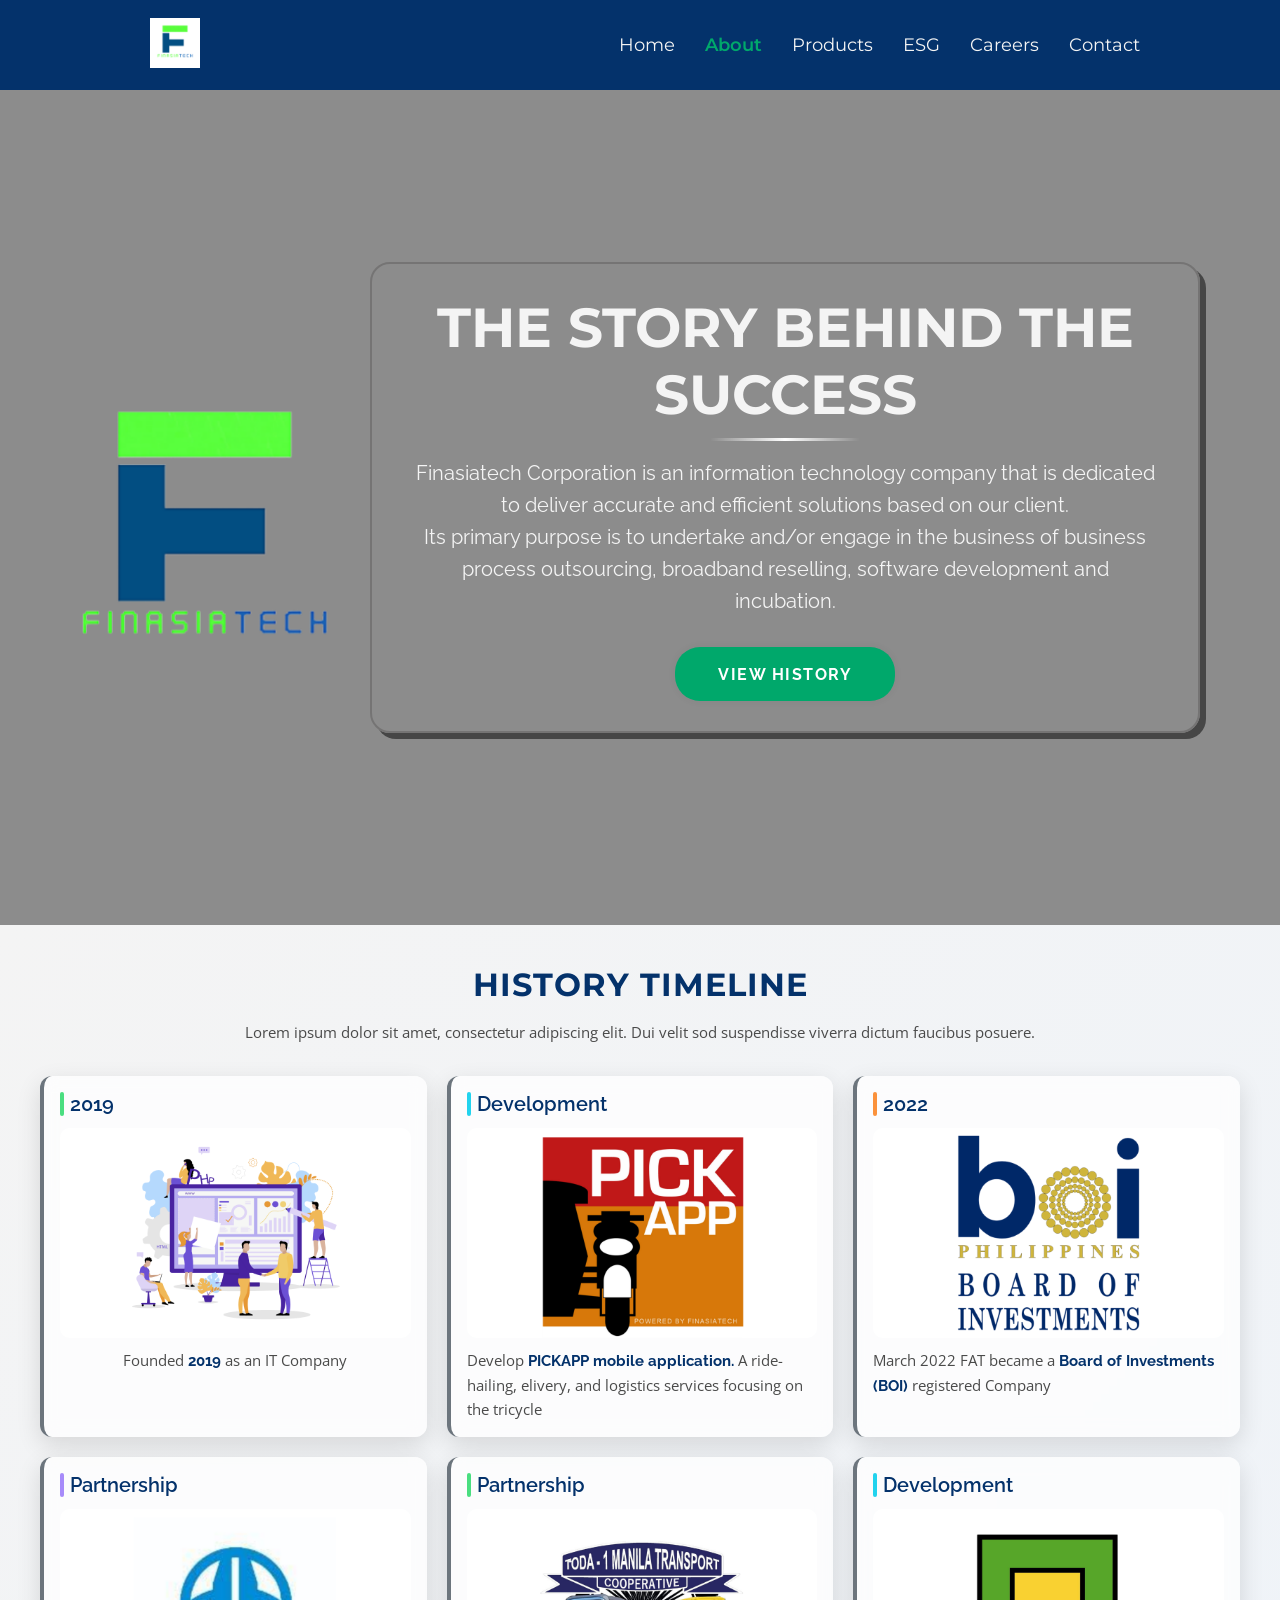
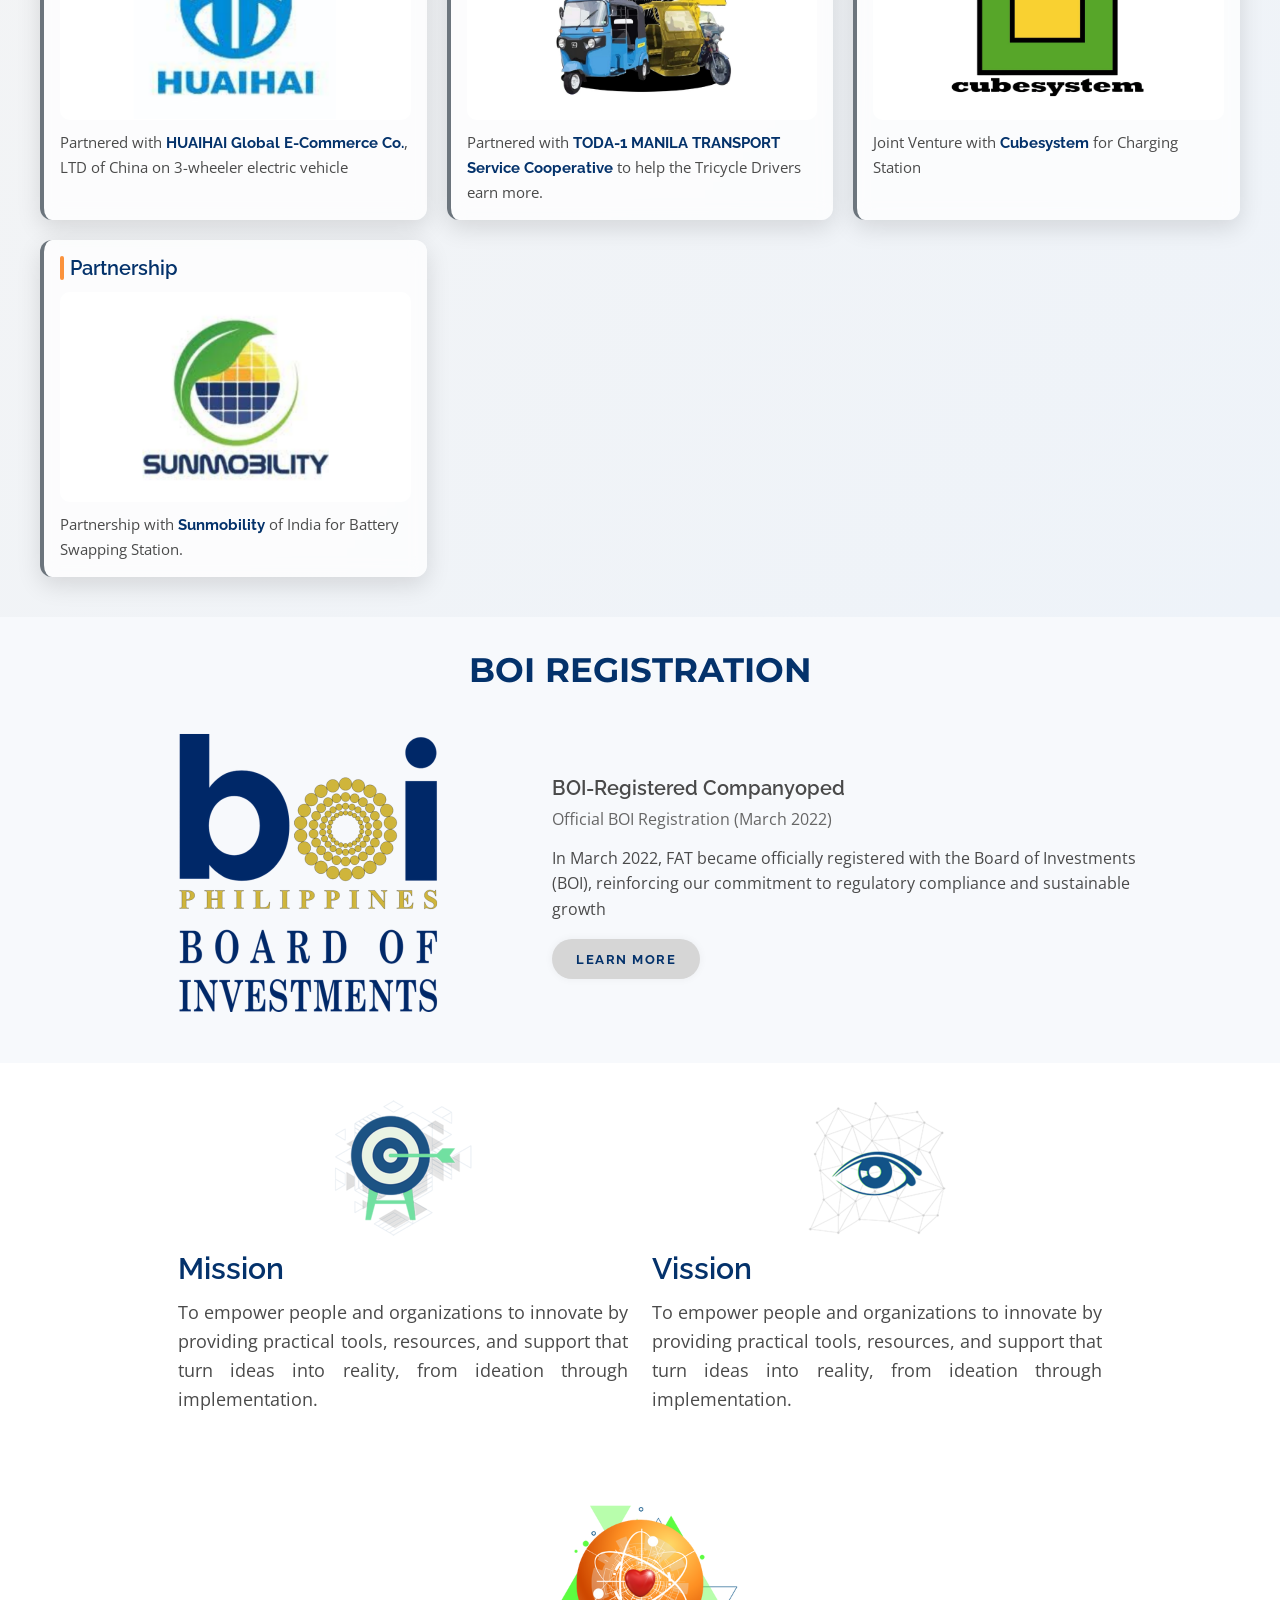
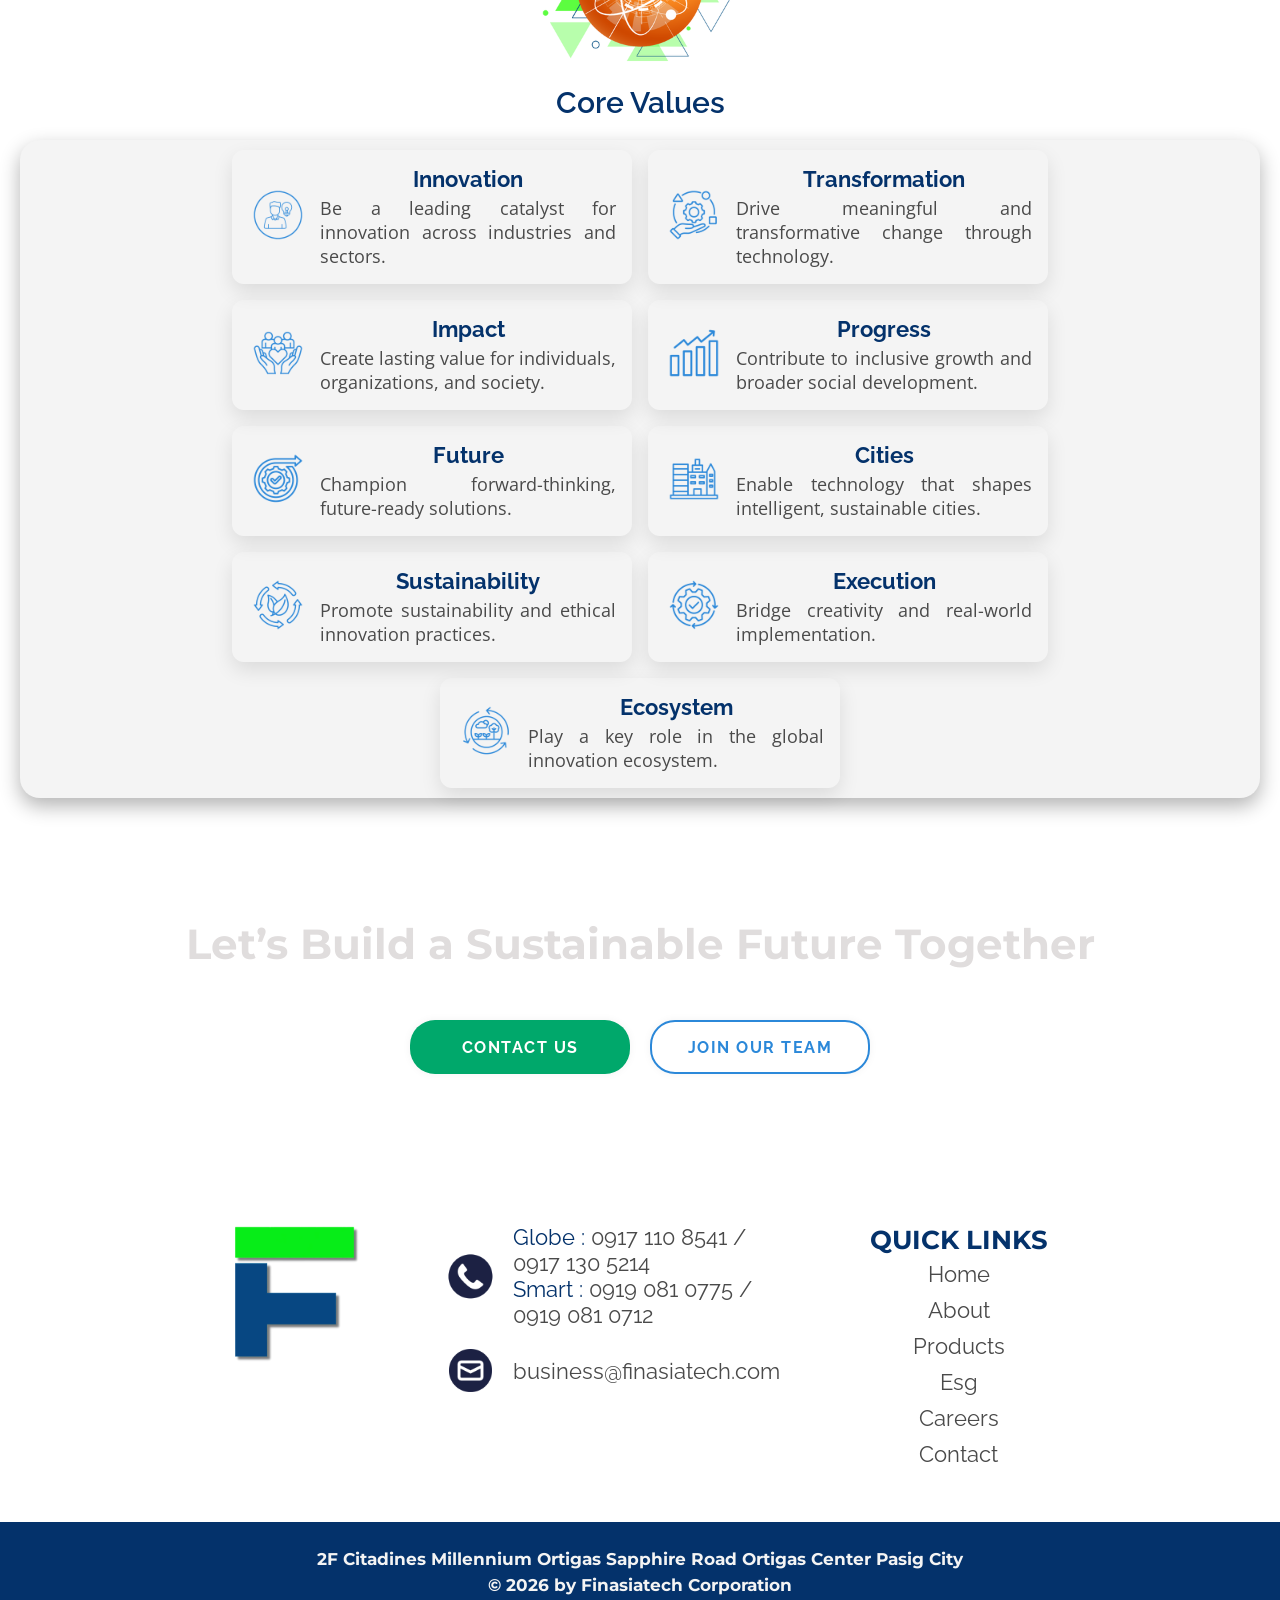
==== commit 41ab9e7f: "update" ====
--- a/about.html
+++ b/about.html
@@ -117,6 +117,8 @@
 </section>
 
 
+
+
 <section class="timeline-section" id="timeline">
 
   <div class="header">
@@ -127,98 +129,78 @@
   <div class="timeline-container">
 
     <div class="timeline-item">
-      <div class="date-header">
-        2019
-      </div>
+      <div class="date-header">2019</div>
       <div class="image-box">
         <img src="images/history1.png" alt="Tower">
       </div>
       <div class="timeline-description">
-      <p>Founded <strong>2019</strong> as an IT Company</p>
-      </div>
-    </div>
-
-     <div class="timeline-item">
-      <div class="date-header">
-        Development
-      </div>
+        <p>Founded <strong>2019</strong> as an IT Company</p>
+      </div>
+    </div>
+
+    <div class="timeline-item">
+      <div class="date-header">Development</div>
       <div class="image-box">
         <img src="images/history2.png" alt="Tower">
       </div>
       <div class="timeline-description">
-      <p>Develop <strong>PICKAPP mobile application.</strong>
-         A ride-hailing, elivery, and logistics services focusing on the tricycle
-      </p>
-      </div>
-    </div>
-
-     <div class="timeline-item">
-      <div class="date-header">
-        2022
-      </div>
+        <p>Develop <strong>PICKAPP mobile application.</strong>
+          A ride-hailing, elivery, and logistics services focusing on the tricycle
+        </p>
+      </div>
+    </div>
+
+    <div class="timeline-item">
+      <div class="date-header">2022</div>
       <div class="image-box">
-       <img src="images/history3.png" alt="Tower">
+        <img src="images/history3.png" alt="Tower">
       </div>
       <div class="timeline-description">
-      <p>March 2022 FAT became a <strong>Board of Investments (BOI)</strong> registered Company 
-      </p>
-      </div>
-    </div>
-
-     <div class="timeline-item">
-      <div class="date-header">
-        Partnership
-      </div>
+        <p>March 2022 FAT became a <strong>Board of Investments (BOI)</strong> registered Company</p>
+      </div>
+    </div>
+
+    <div class="timeline-item">
+      <div class="date-header">Partnership</div>
       <div class="image-box">
         <img src="images/history4.png" alt="Tower">
       </div>
       <div class="timeline-description">
-      <p>Partnered with <strong>HUAIHAI Global E-Commerce Co.</strong>, LTD of China on 3-wheeler electric vehicle
-      </p>
+        <p>Partnered with <strong>HUAIHAI Global E-Commerce Co.</strong>, LTD of China on 3-wheeler electric vehicle</p>
       </div>
     </div>
 
     <div class="timeline-item">
-      <div class="date-header">
-        Partnership
-      </div>
+      <div class="date-header">Partnership</div>
       <div class="image-box">
         <img src="images/history5.png" alt="Tower">
       </div>
       <div class="timeline-description">
-      <p>Partnered with <strong>TODA-1 MANILA TRANSPORT Service Cooperative </strong>to help the Tricycle Drivers earn more.
-      </p>
+        <p>Partnered with <strong>TODA-1 MANILA TRANSPORT Service Cooperative</strong> to help the Tricycle Drivers earn more.</p>
       </div>
     </div>
 
     <div class="timeline-item">
-      <div class="date-header">
-        Development
-      </div>
+      <div class="date-header">Development</div>
       <div class="image-box">
         <img src="images/history6.png" alt="Tower">
       </div>
       <div class="timeline-description">
-      <p>Joint Venture with <strong>Cubesystem </strong>for Charging Station
-      </p>
+        <p>Joint Venture with <strong>Cubesystem</strong> for Charging Station</p>
       </div>
     </div>
 
     <div class="timeline-item">
-      <div class="date-header">
-        Partnership
-      </div>
+      <div class="date-header">Partnership</div>
       <div class="image-box">
         <img src="images/history7.png" alt="Tower">
       </div>
       <div class="timeline-description">
-      <p>Partnership with <strong>Sunmobility</strong> of India for Battery Swapping Station.
-      </p>
-      </div>
-    </div>
-
-   
-    </div>
+        <p>Partnership with <strong>Sunmobility</strong> of India for Battery Swapping Station.</p>
+      </div>
+    </div>
+
+  </div>
 </section>
 
 
--- a/css/styles.css
+++ b/css/styles.css
@@ -1612,6 +1612,8 @@
     padding: 30px 100px;
   }
 }
+
+
 .hero-about {
   position: relative;
   overflow: hidden;
@@ -1779,13 +1781,13 @@
     margin: 0;
   }
 }
-
-
 .timeline-section {
-  background: #f4f4f4;
+  background: linear-gradient(135deg, #f4f4f4, #eef3f9);
   padding: 40px 16px;
-}
-
+  position: relative;
+}
+
+/* HEADER */
 .timeline-section .header {
   text-align: center;
   margin-bottom: 32px;
@@ -1796,33 +1798,48 @@
   font-size: 32px;
   margin-bottom: 16px;
   color: #04326b;
+  letter-spacing: 1px;
 }
 
 .timeline-section .header p {
   font-family: 'Open Sans', sans-serif;
   font-size: 15px;
   color: #4a4a4a;
-  line-height: 1.5;
+  line-height: 1.6;
   max-width: 100%;
   margin: 0 auto;
 }
 
+/* GRID */
 .timeline-container {
   display: grid;
   grid-template-columns: 1fr;
   gap: 20px;
-}
-
+  position: relative;
+}
+
+/* CARD */
 .timeline-item {
   padding: 16px;
-  border-radius: 8px;
+  border-radius: 12px;
   border-left: 4px solid #6c757d;
-  box-shadow: 0 6px 18px rgba(0, 0, 0, 0.12);
+  background: rgba(255, 255, 255, 0.75);
+  backdrop-filter: blur(8px);
+  box-shadow: 0 8px 24px rgba(0, 0, 0, 0.12);
   display: flex;
   flex-direction: column;
   align-items: center;
-}
-
+  transition: all 0.35s ease;
+  animation: fadeUp 0.6s ease both;
+}
+
+/* HOVER EFFECT */
+.timeline-item:hover {
+  transform: translateY(-8px) scale(1.02);
+  box-shadow: 0 16px 32px rgba(0, 0, 0, 0.18);
+}
+
+/* DATE */
 .date-header {
   padding-left: 10px;
   margin-bottom: 12px;
@@ -1845,40 +1862,43 @@
   border-radius: 2px;
 }
 
+/* IMAGE */
 .image-box {
   width: 100%;
   max-width: 400px;
-  border-radius: 8px;
+  border-radius: 10px;
   background-color: #ffffff;
   overflow: hidden;
   aspect-ratio: 15 / 9;
   margin-bottom: 10px;
-  display: block;
-  margin-left: auto;
-  margin-right: auto;
 }
 
 .image-box img {
   width: 100%;
   height: 100%;
   object-fit: contain;
-  object-position: center;
-  display: block;
-}
-
-.timeline-item .timeline-description {
+  transition: transform 0.4s ease;
+}
+
+.image-box:hover img {
+  transform: scale(1.08);
+}
+
+/* TEXT */
+.timeline-description {
   font-family: 'Open Sans', sans-serif;
   font-size: 15px;
   color: #4a4a4a;
-  line-height: 1.5;
+  line-height: 1.6;
   text-align: left;
 }
 
-.timeline-item .timeline-description strong {
+.timeline-description strong {
   font-family: 'Raleway', 'Open Sans', sans-serif;
   color: #04326b;
 }
 
+/* COLORS PER ITEM */
 .timeline-item:nth-child(1)  .date-header::before { background-color: #4ade80; }
 .timeline-item:nth-child(2)  .date-header::before { background-color: #22d3ee; }
 .timeline-item:nth-child(3)  .date-header::before { background-color: #fb923c; }
@@ -1887,118 +1907,40 @@
 .timeline-item:nth-child(6)  .date-header::before { background-color: #22d3ee; }
 .timeline-item:nth-child(7)  .date-header::before { background-color: #fb923c; }
 
+/* ANIMATION */
+@keyframes fadeUp {
+  from {
+    opacity: 0;
+    transform: translateY(20px);
+  }
+  to {
+    opacity: 1;
+    transform: translateY(0);
+  }
+}
+
+/* TABLET */
 @media (min-width: 768px) {
-  .timeline-section {
-    padding: 56px 24px;
-  }
-
-  .timeline-section .header {
-    margin-bottom: 40px;
-  }
-
-  .timeline-section .header h1 {
-    font-size: 30px;
-    margin-bottom: 20px;
-  }
-
-  .timeline-section .header p {
-    font-size: 16px;
-    max-width: 640px;
-  }
-
-  .timeline-container {
-    display: grid;
-    grid-template-columns: repeat(3, 1fr);
-    gap: 20px;
-    justify-content: center;
-  }
-
-  .timeline-item {
-    padding: 20px;
-  }
-
-  .date-header {
-    font-size: 22px;
-    margin-bottom: 14px;
-  }
-
-  .timeline-item .timeline-description {
-    font-size: 16px;
-  }
-}
-
-@media (min-width: 1280px) {
-  .timeline-section {
-    padding: 72px 32px;
-  }
-
-  .timeline-section .header {
-    margin-bottom: 56px;
-  }
-
-  .timeline-section .header h1 {
-    font-size: 34px;
-  }
-
-  .timeline-section .header p {
-    font-size: 18px;
-    max-width: 720px;
-  }
-
   .timeline-container {
     grid-template-columns: repeat(3, 1fr);
-    gap: 24px;
+  }
+}
+
+/* DESKTOP */
+@media (min-width: 1280px) {
+  .timeline-container {
     max-width: 1200px;
-    margin: 0 auto;
-    justify-content: center;
-  }
-
-  .timeline-item {
-    padding: 24px;
-  }
-
-  .date-header {
-    font-size: 26px;
-  }
-
-  .timeline-item .timeline-description {
-    font-size: 18px;
-  }
-}
-
+    margin: auto;
+  }
+}
+
+/* LARGE */
 @media (min-width: 1600px) {
-  .timeline-section {
-    padding: 80px 40px;
-  }
-
-  .timeline-section .header h1 {
-    font-size: 38px;
-  }
-
-  .timeline-section .header p {
-    font-size: 20px;
-    max-width: 800px;
-  }
-
   .timeline-container {
     grid-template-columns: repeat(4, 1fr);
     max-width: 1400px;
-    gap: 28px;
-  }
-
-  .timeline-item {
-    padding: 28px;
-  }
-
-  .date-header {
-    font-size: 28px;
-  }
-
-  .timeline-item .timeline-description {
-    font-size: 20px;
-  }
-}
-
+  }
+}
 .boi-section {
   padding: 32px 16px;
   background-color: #f7f9fc;
